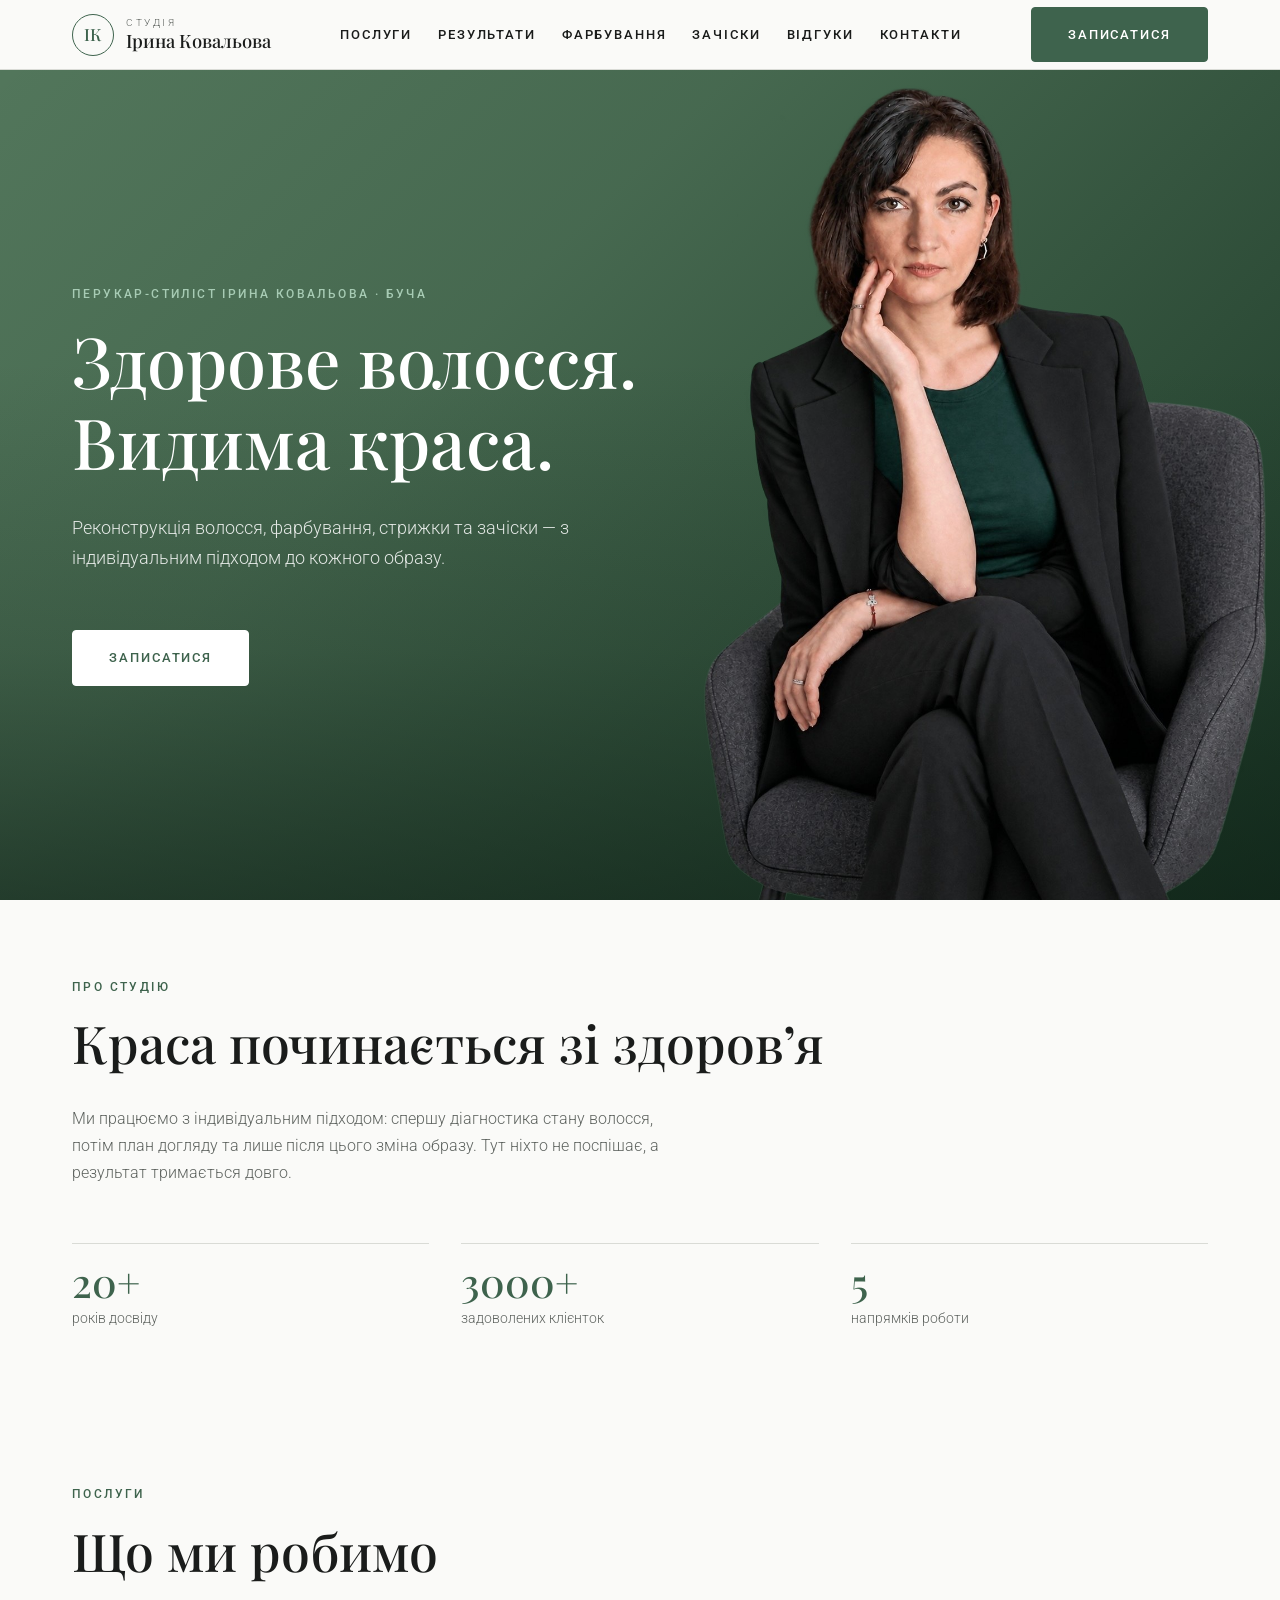
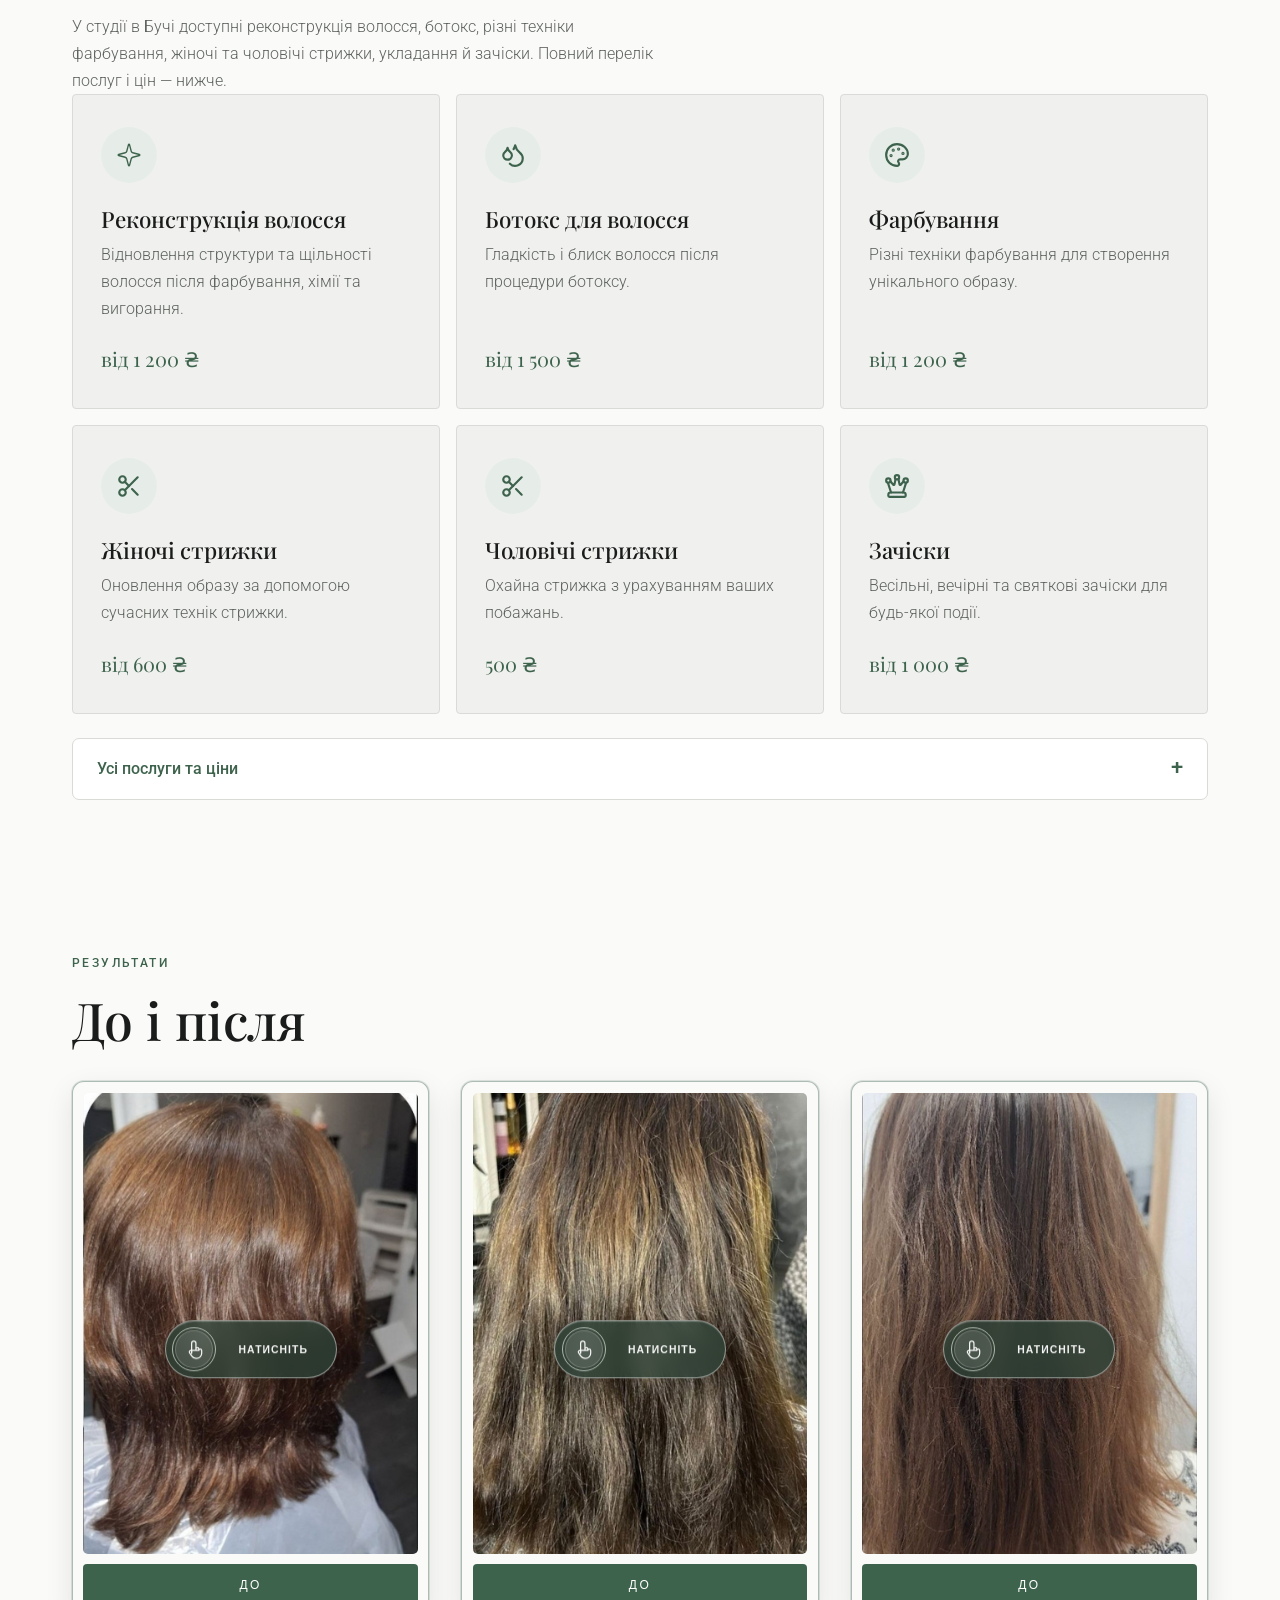
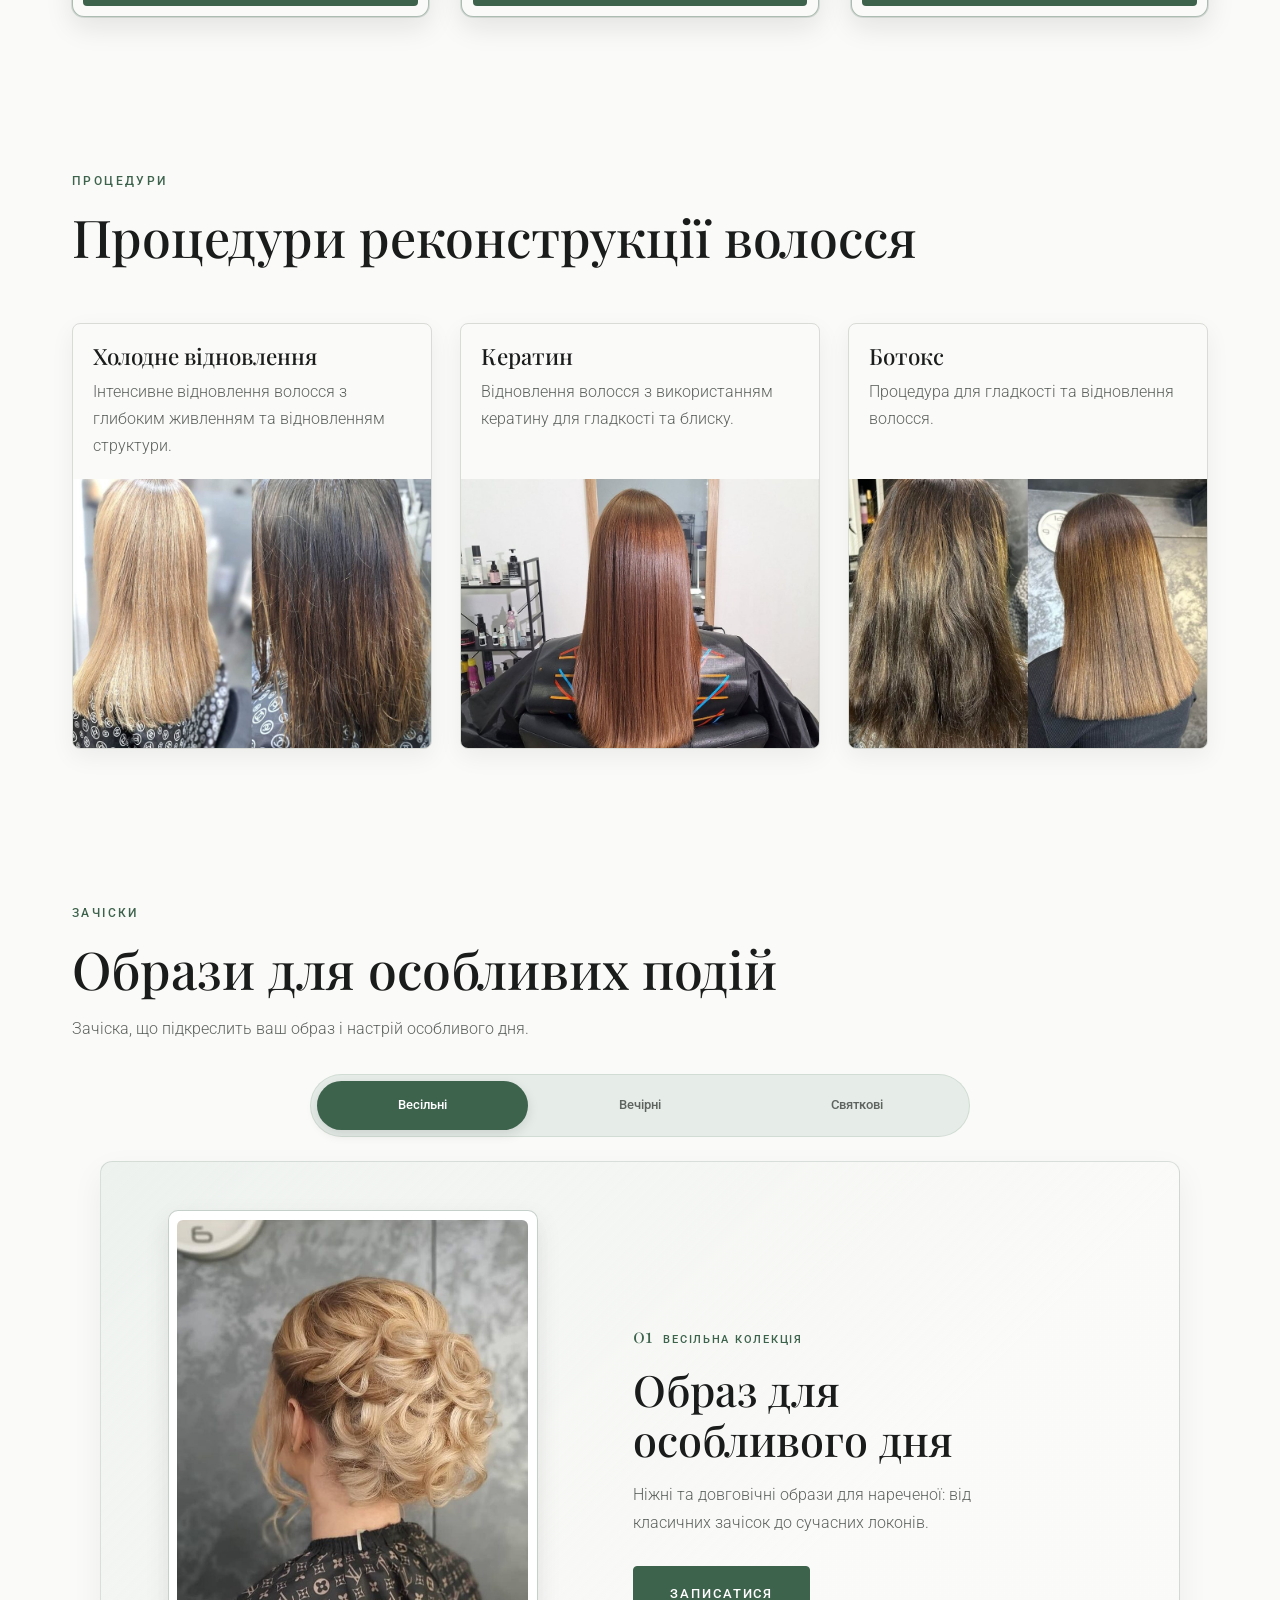
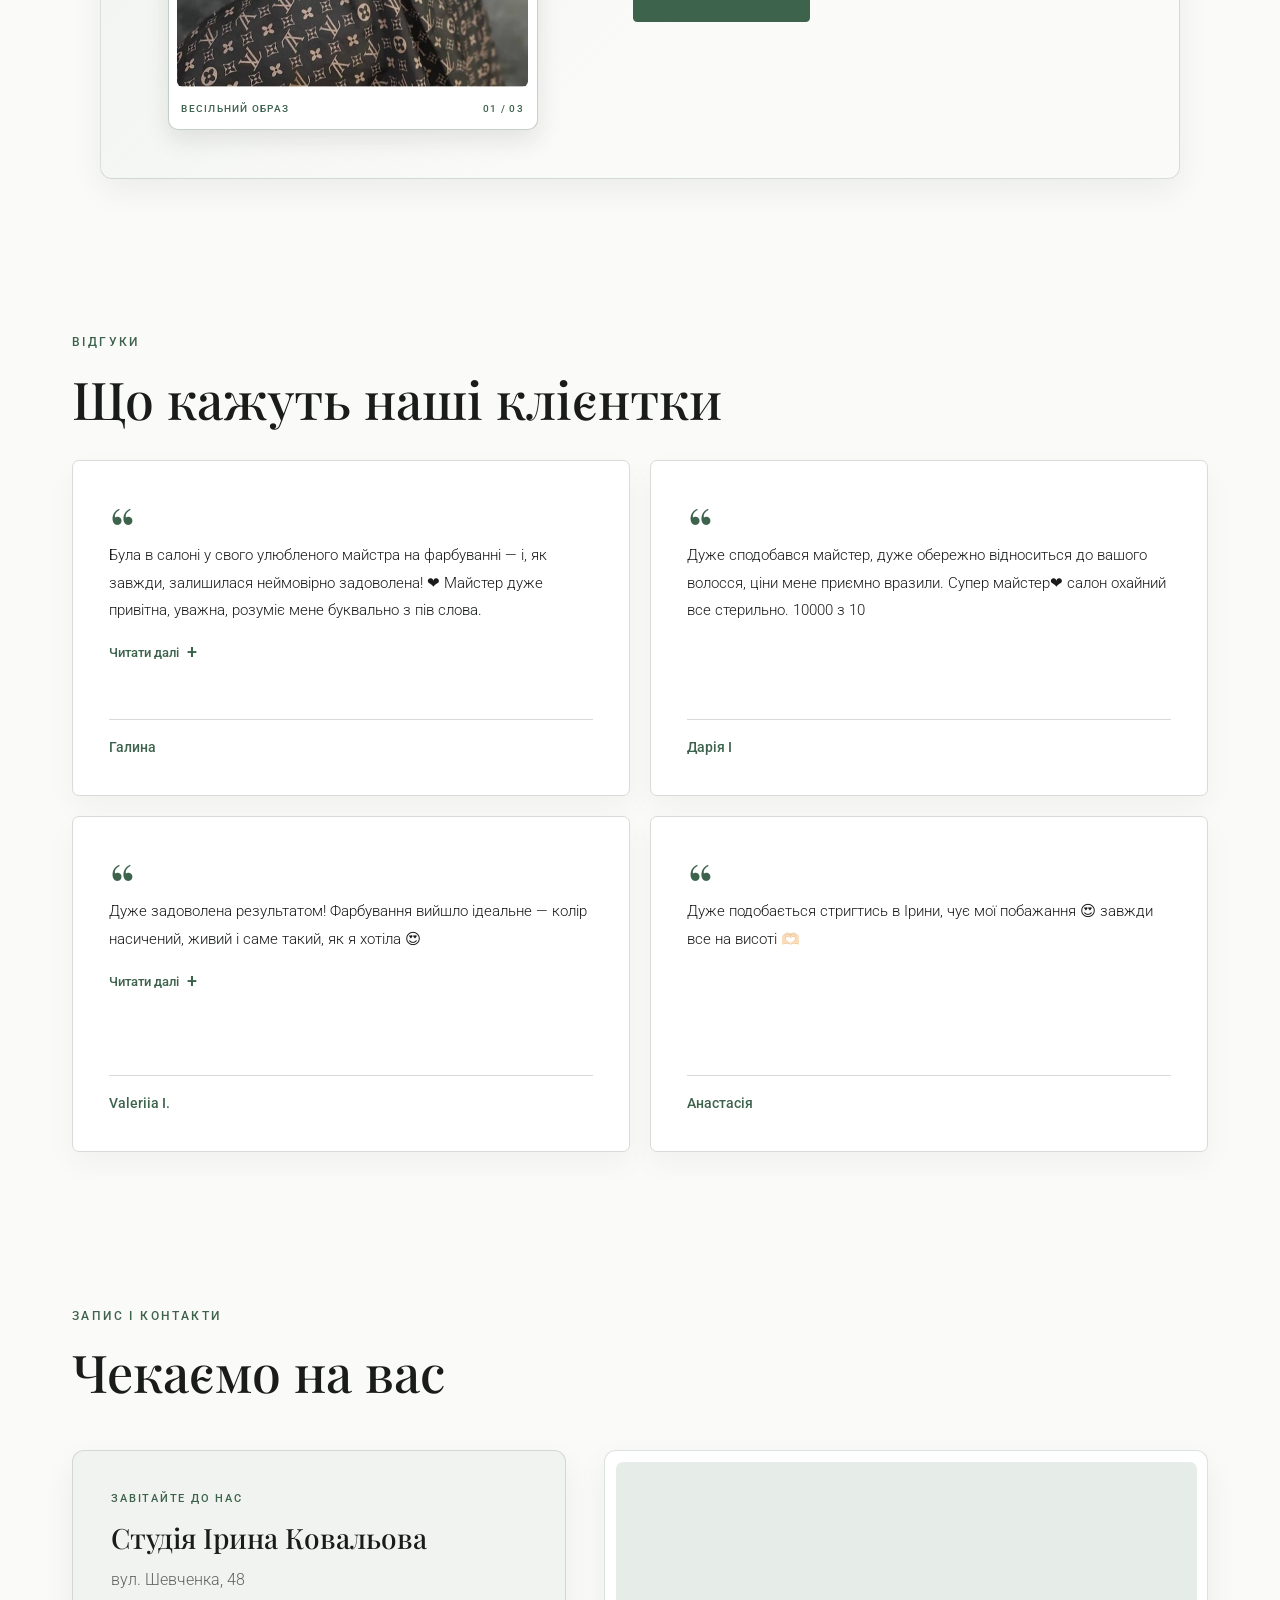
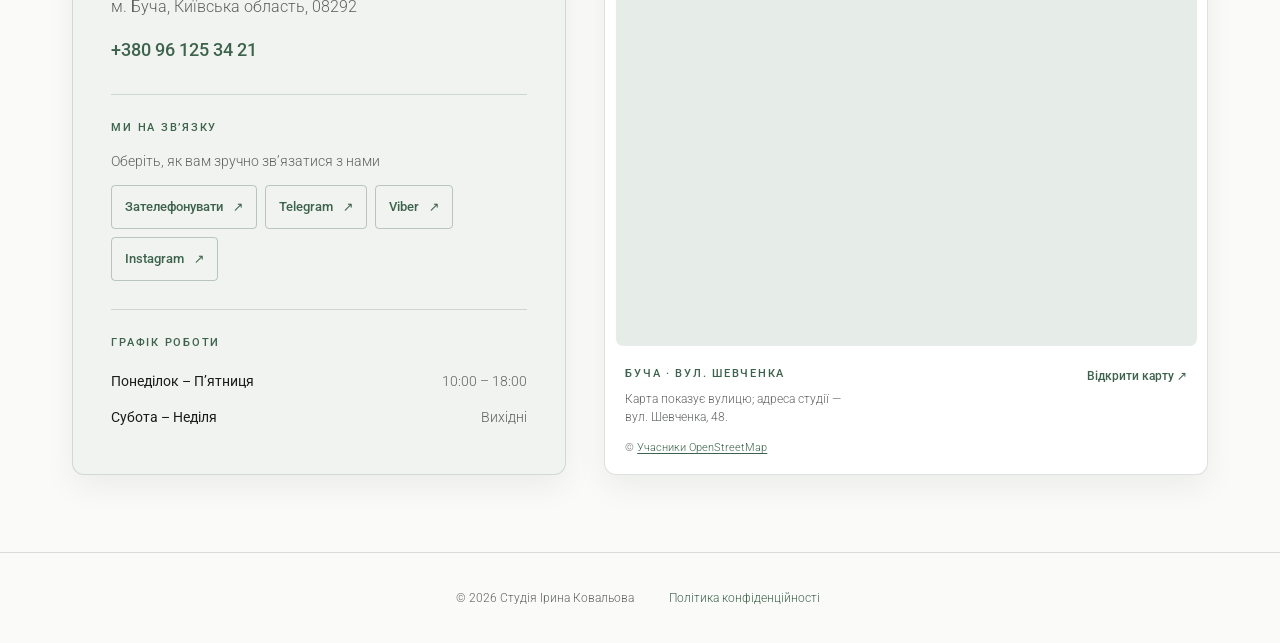
==== index.html @ d3cfaaf5 "Add files via upload" ====
<!DOCTYPE html>
<html lang="uk">
<head>
  <meta charset="UTF-8">
  <meta name="viewport" content="width=device-width, initial-scale=1.0">
  <title>Перукар-стиліст у Бучі — Ірина Ковальова</title>
  <meta name="description" content="Перукар-стиліст Ірина Ковальова у Бучі: реконструкція волосся, ботокс, фарбування, стрижки та зачіски. вул. Шевченка, 48. Запис: +380 96 125 34 21.">
  <meta name="theme-color" content="#FAFAF8">
  <link rel="canonical" href="https://kovalova-studio.com.ua/">
  <meta property="og:locale" content="uk_UA">
  <meta property="og:type" content="website">
  <meta property="og:site_name" content="Студія ІК">
  <meta property="og:title" content="Здорове волосся. Видима краса.">
  <meta property="og:description" content="Реконструкція волосся, фарбування, стрижки та зачіски у Бучі.">
  <meta property="og:url" content="https://kovalova-studio.com.ua/">
  <meta property="og:image" content="https://kovalova-studio.com.ua/images/og-preview.png?v=2">
  <meta property="og:image:type" content="image/png">
  <meta property="og:image:width" content="1200">
  <meta property="og:image:height" content="630">
  <meta property="og:image:alt" content="Емблема ІК. Перукар-стиліст Ірина Ковальова у Бучі. Запис: +380 96 125 34 21">
  <meta name="twitter:card" content="summary_large_image">
  <meta name="twitter:title" content="Здорове волосся. Видима краса.">
  <meta name="twitter:description" content="Реконструкція волосся, фарбування, стрижки та зачіски у Бучі.">
  <meta name="twitter:image" content="https://kovalova-studio.com.ua/images/og-preview.png?v=2">
  <meta name="twitter:image:alt" content="Емблема ІК. Перукар-стиліст Ірина Ковальова у Бучі. Запис: +380 96 125 34 21">

  <link rel="icon" type="image/svg+xml" href="images/favicon.svg">
  <link rel="preconnect" href="https://fonts.googleapis.com">
  <link rel="preconnect" href="https://fonts.gstatic.com" crossorigin>
  <link href="https://fonts.googleapis.com/css2?family=Playfair+Display:wght@400;500;600&family=Roboto:wght@300;400;500&display=swap" rel="stylesheet">

  <link rel="stylesheet" href="css/style.css">
  <script type="application/ld+json">
  {
    "@context": "https://schema.org",
    "@type": "HairSalon",
    "@id": "https://kovalova-studio.com.ua/#business",
    "name": "Перукар-стиліст",
    "alternateName": "Студія Ірина Ковальова",
    "url": "https://kovalova-studio.com.ua/",
    "image": "https://kovalova-studio.com.ua/images/master/master-cutout.jpg",
    "description": "Перукарські послуги у Бучі: реконструкція волосся, ботокс, фарбування, жіночі та чоловічі стрижки, укладання й зачіски.",
    "telephone": "+380961253421",
    "address": {
      "@type": "PostalAddress",
      "streetAddress": "вул. Шевченка, 48",
      "addressLocality": "Буча",
      "addressRegion": "Київська область",
      "postalCode": "08292",
      "addressCountry": "UA"
    },
    "openingHoursSpecification": [
      {
        "@type": "OpeningHoursSpecification",
        "dayOfWeek": [
          "Monday",
          "Tuesday",
          "Wednesday",
          "Thursday",
          "Friday"
        ],
        "opens": "10:00",
        "closes": "18:00"
      }
    ],
    "sameAs": [
      "https://www.instagram.com/iryna.kovalova1979/",
      "https://barb.ua/uk/bucha/master/kovalevai"
    ]
  }
  </script>
</head>

<body>

  <!-- ШАПКА -->
  <header class="header">
    <a href="#hero" class="logo" aria-label="Студія Ірина Ковальова, на головну">
      <span class="logo-mark" aria-hidden="true">ІК</span>
      <span class="logo-text">
        <small>Студія</small>
        <strong>Ірина Ковальова</strong>
      </span>
    </a>

    <nav class="nav" id="nav" aria-label="Головне меню">
      <ul>
        <li><a href="#poslugy">Послуги</a></li>
        <li><a href="#rezultaty">Результати</a></li>
        <li><a href="#farbuvannya">Фарбування</a></li>
        <li><a href="#zachisky">Зачіски</a></li>
        <li><a href="#vidhuky">Відгуки</a></li>
        <li><a href="#kontakty">Контакти</a></li>
        <li class="nav-cta"><a href="#zapys">Записатися</a></li>
      </ul>
    </nav>

    <a href="#zapys" class="btn">Записатися</a>

    <button class="burger" type="button" aria-label="Відкрити меню" aria-expanded="false" aria-controls="nav">
      <span></span>
      <span></span>
    </button>
  </header>

  <main>

    <!-- 1. HERO -->
    <section id="hero" class="hero">
      <div class="hero-content">
        <div class="hero-copy">
          <p class="eyebrow">Перукар-стиліст Ірина Ковальова · Буча</p>
          <h1>Здорове волосся. Видима краса.</h1>
          <p class="hero-text">Реконструкція волосся, фарбування, стрижки та зачіски — з індивідуальним підходом до кожного образу.</p>
          <a href="#zapys" class="btn">Записатися</a>
        </div>
      </div>
      <figure class="hero-portrait">
        <img
          src="images/master/master-cutout.jpg"
          alt="Ірина Ковальова — майстриня студії"
          width="1057"
          height="1488"
          fetchpriority="high"
        >
      </figure>
    </section>

    <!-- 2. ПРО НАС -->
    <section id="pro-nas" class="section">
      <p class="eyebrow">Про студію</p>
      <h2>Краса починається зі здоров’я</h2>
      <p>Ми працюємо з індивідуальним підходом: спершу діагностика стану волосся, потім план догляду та лише після цього зміна образу. Тут ніхто не поспішає, а результат тримається довго.</p>

      <ul class="facts">
        <li><strong>20+</strong><span>років досвіду</span></li>
        <li><strong>3000+</strong><span>задоволених клієнток</span></li>
        <li><strong>5</strong><span>напрямків роботи</span></li>
      </ul>
    </section>

    <!-- 3. ПОСЛУГИ -->
    <section id="poslugy" class="section">
      <p class="eyebrow">Послуги</p>
      <h2>Що ми робимо</h2>
      <p>У студії в Бучі доступні реконструкція волосся, ботокс, різні техніки фарбування, жіночі та чоловічі стрижки, укладання й зачіски. Повний перелік послуг і цін — нижче.</p>

      <div class="services-grid">

        <article class="service-card">
        <span class="service-icon" aria-hidden="true">
        <svg viewBox="0 0 24 24" fill="none" stroke="currentColor" stroke-width="1.25" stroke-linecap="round" stroke-linejoin="round">
        <path d="M9.937 15.5A2 2 0 0 0 8.5 14.063l-6.135-1.582a.5.5 0 0 1 0-.962L8.5 9.936A2 2 0 0 0 9.937 8.5l1.582-6.135a.5.5 0 0 1 .963 0L14.063 8.5A2 2 0 0 0 15.5 9.937l6.135 1.581a.5.5 0 0 1 0 .964L15.5 14.063a2 2 0 0 0-1.437 1.437l-1.582 6.135a.5.5 0 0 1-.963 0z"/>
        </svg>
        </span>
        <h3>Реконструкція волосся</h3>
        <p>Відновлення структури та щільності волосся після фарбування, хімії та вигорання.</p>
        <p class="service-price">від 1 200 ₴</p>
      </article>
        <article class="service-card">
          <span class="service-icon" aria-hidden="true">
            <svg xmlns="http://www.w3.org/2000/svg" width="24" height="24" viewBox="0 0 24 24" fill="none" stroke="currentColor" stroke-width="2" stroke-linecap="round" stroke-linejoin="round" class="lucide lucide-droplets preview-icon"><path d="M7 16.3c2.2 0 4-1.83 4-4.05 0-1.16-.57-2.26-1.71-3.19S7.29 6.75 7 5.3c-.29 1.45-1.14 2.84-2.29 3.76S3 11.1 3 12.25c0 2.22 1.8 4.05 4 4.05z"/><path d="M12.56 6.6A10.97 10.97 0 0 0 14 3.02c.5 2.5 2 4.9 4 6.5s3 3.5 3 5.5a6.98 6.98 0 0 1-11.91 4.97"/></svg>
          </span>
          <h3>Ботокс для волосся</h3>
          <p>Гладкість і блиск волосся після процедури ботоксу.</p>
          <p class="service-price">від 1 500 ₴</p>
        </article>

        <article class="service-card">
          <span class="service-icon" aria-hidden="true">
            <svg xmlns="http://www.w3.org/2000/svg" width="24" height="24" viewBox="0 0 24 24" fill="none" stroke="currentColor" stroke-width="2" stroke-linecap="round" stroke-linejoin="round" class="lucide lucide-palette preview-icon"><path d="M12 22a1 1 0 0 1 0-20 10 9 0 0 1 10 9 5 5 0 0 1-5 5h-2.25a1.75 1.75 0 0 0-1.4 2.8l.3.4a1.75 1.75 0 0 1-1.4 2.8z"/><circle cx="13.5" cy="6.5" r=".5" fill="currentColor"/><circle cx="17.5" cy="10.5" r=".5" fill="currentColor"/><circle cx="6.5" cy="12.5" r=".5" fill="currentColor"/><circle cx="8.5" cy="7.5" r=".5" fill="currentColor"/></svg>
          </span>
          <h3>Фарбування</h3>
          <p>Різні техніки фарбування для створення унікального образу.</p>
          <p class="service-price">від 1 200 ₴</p>
        </article>

        <article class="service-card">
          <span class="service-icon" aria-hidden="true">
            <svg xmlns="http://www.w3.org/2000/svg" width="24" height="24" viewBox="0 0 24 24" fill="none" stroke="currentColor" stroke-width="2" stroke-linecap="round" stroke-linejoin="round" class="lucide lucide-scissors preview-icon"><circle cx="6" cy="6" r="3"/><path d="M8.12 8.12 12 12"/><path d="M20 4 8.12 15.88"/><circle cx="6" cy="18" r="3"/><path d="M14.8 14.8 20 20"/></svg>
          </span>
          <h3>Жіночі стрижки</h3>
          <p>Оновлення образу за допомогою сучасних технік стрижки.</p>
          <p class="service-price">від 600 ₴</p>
        </article>

        <article class="service-card">
          <span class="service-icon" aria-hidden="true">
            <svg viewBox="0 0 24 24" fill="none" stroke="currentColor" stroke-width="2" stroke-linecap="round" stroke-linejoin="round"><circle cx="6" cy="6" r="3"/><path d="M8.12 8.12 12 12"/><path d="M20 4 8.12 15.88"/><circle cx="6" cy="18" r="3"/><path d="M14.8 14.8 20 20"/></svg>
          </span>
          <h3>Чоловічі стрижки</h3>
          <p>Охайна стрижка з урахуванням ваших побажань.</p>
          <p class="service-price">500 ₴</p>
        </article>

        <article class="service-card">
          <span class="service-icon" aria-hidden="true">
            <svg xmlns="http://www.w3.org/2000/svg" width="24" height="24" viewBox="0 0 24 24" fill="none" stroke="currentColor" stroke-width="2" stroke-linecap="round" stroke-linejoin="round" class="lucide lucide-chess-queen preview-icon"><path d="m10.68 5.499-.996 4.982a.65.65 0 01-1.131.295L5.885 7.663"/><path d="m13.32 5.5.995 4.98a.65.65 0 001.131.296l2.668-3.113"/><path d="M20.428 8.952 17.5 18"/><path d="M4 20a2 2 0 012-2h12a2 2 0 012 2v1a1 1 0 01-1 1H5a1 1 0 01-1-1z"/><path d="M6.5 18 3.571 8.952"/><circle cx="12" cy="4" r="2"/><circle cx="20" cy="7" r="2"/><circle cx="4" cy="7" r="2"/></svg>
          </span>
          <h3>Зачіски</h3>
          <p>Весільні, вечірні та святкові зачіски для будь-якої події.</p>
          <p class="service-price">від 1 000 ₴</p>
        </article>

      </div>

      <details class="price-list">
        <summary>Усі послуги та ціни <span aria-hidden="true"></span></summary>
        <div class="price-list__groups">
          <section class="price-list__group">
            <h3>Реконструкція та догляд</h3>
            <dl>
              <div><dt>Холодне відновлення волосся</dt><dd><span>від 1 200 ₴</span><small>90 хв</small></dd></div>
              <div><dt>Ламінування волосся</dt><dd><span>1 200 ₴</span></dd></div>
              <div><dt>Доглядові ритуали для волосся</dt><dd><span>800 ₴</span><small>60 хв</small></dd></div>
              <div><dt>Ботокс для волосся</dt><dd><span>від 1 500 ₴</span><small>120 хв</small></dd></div>
              <div><dt>Гарячий ботокс</dt><dd><span>від 1 500 ₴</span><small>140 хв</small></dd></div>
              <div><dt>Холодний ботокс</dt><dd><span>від 1 300 ₴</span><small>120 хв</small></dd></div>
            </dl>
          </section>
          <section class="price-list__group">
            <h3>Фарбування</h3>
            <dl>
              <div><dt>Тонування волосся</dt><dd><span>від 1 200 ₴</span><small>90 хв</small></dd></div>
              <div><dt>Фарбування волосся в один тон</dt><dd><span>від 1 200 ₴</span><small>90 хв</small></dd></div>
              <div><dt>Фарбування по всій довжині</dt><dd><span>від 1 200 ₴</span><small>90 хв</small></dd></div>
              <div><dt>Мелірування волосся</dt><dd><span>від 1 500 ₴</span><small>150 хв</small></dd></div>
              <div><dt>Каліфорнійське мелірування</dt><dd><span>від 1 700 ₴</span><small>90 хв</small></dd></div>
              <div><dt>Колорування волосся</dt><dd><span>2 000 ₴</span><small>180 хв</small></dd></div>
              <div><dt>Складне фарбування</dt><dd><span>від 2 500 ₴</span><small>180 хв</small></dd></div>
            </dl>
          </section>
          <section class="price-list__group">
            <h3>Стрижки</h3>
            <dl>
              <div><dt>Чоловіча стрижка</dt><dd><span>500 ₴</span><small>30 хв</small></dd></div>
              <div><dt>Жіноча стрижка</dt><dd><span>від 600 ₴</span><small>40 хв</small></dd></div>
              <div><dt>Стрижки для жінок</dt><dd><span>від 600 ₴</span><small>40 хв</small></dd></div>
              <div><dt>Стрижка каре</dt><dd><span>від 600 ₴</span><small>40 хв</small></dd></div>
              <div><dt>Стрижка піксі</dt><dd><span>від 600 ₴</span><small>40 хв</small></dd></div>
              <div><dt>Стрижка каскад</dt><dd><span>від 750 ₴</span><small>45 хв</small></dd></div>
              <div><dt>Стрижка боб каре</dt><dd><span>від 600 ₴</span><small>40 хв</small></dd></div>
            </dl>
          </section>
          <section class="price-list__group">
            <h3>Укладання та зачіски</h3>
            <dl>
              <div><dt>Укладання волосся</dt><dd><span>500 ₴</span><small>30 хв</small></dd></div>
              <div><dt>Весільне укладання волосся</dt><dd><span>від 1 500 ₴</span><small>90 хв</small></dd></div>
              <div><dt>Вечірня зачіска</dt><dd><span>від 1 000 ₴</span><small>45 хв</small></dd></div>
              <div><dt>Зачіска на випускний</dt><dd><span>від 1 200 ₴</span><small>60 хв</small></dd></div>
              <div><dt>Укладка плойкою</dt><dd><span>800 ₴</span><small>60 хв</small></dd></div>
            </dl>
          </section>
        </div>
      </details>
    </section>

    <!-- 4. ДО І ПІСЛЯ -->
    <section id="rezultaty" class="section">
      <p class="eyebrow">Результати</p>
      <h2>До і після</h2>

      <div class="results-grid">
        <button
          class="result-card"
          type="button"
          aria-pressed="false"
          aria-label="Результат 1. Показати фото після"
        >
          <span class="result-card__tap-hint" aria-hidden="true">
            <span class="result-card__tap-icon">
              <svg viewBox="0 0 32 32" fill="none">
                <path d="M12 17V7a3 3 0 0 1 6 0v10m0-2a2 2 0 0 1 4 0v2m0 0a2 2 0 0 1 4 0v4a7 7 0 0 1-7 7h-1a7 7 0 0 1-6-3.4l-3-4.6a2 2 0 0 1 3.3-2.2L12 21v-4Z" />
              </svg>
            </span>
            <span class="result-card__tap-label">Натисніть</span>
          </span>
          <span class="result-card__inner">
            <span class="result-card__face result-card__face--front">
              <img class="result-card__image" src="images/results/before-1.jpg" alt="Волосся до процедури, результат 1">
              <span class="result-card__label" aria-hidden="true">ДО</span>
            </span>
            <span class="result-card__face result-card__face--back" aria-hidden="true">
              <img class="result-card__image" src="images/results/after-1.jpg" alt="Волосся після процедури, результат 1">
              <span class="result-card__label" aria-hidden="true">ПІСЛЯ</span>
            </span>
          </span>
        </button>

        <button
          class="result-card"
          type="button"
          aria-pressed="false"
          aria-label="Результат 2. Показати фото після"
        >
          <span class="result-card__tap-hint" aria-hidden="true">
            <span class="result-card__tap-icon">
              <svg viewBox="0 0 32 32" fill="none">
                <path d="M12 17V7a3 3 0 0 1 6 0v10m0-2a2 2 0 0 1 4 0v2m0 0a2 2 0 0 1 4 0v4a7 7 0 0 1-7 7h-1a7 7 0 0 1-6-3.4l-3-4.6a2 2 0 0 1 3.3-2.2L12 21v-4Z" />
              </svg>
            </span>
            <span class="result-card__tap-label">Натисніть</span>
          </span>
          <span class="result-card__inner">
            <span class="result-card__face result-card__face--front">
              <img class="result-card__image" src="images/results/before-2.jpg" alt="Волосся до процедури, результат 2">
              <span class="result-card__label" aria-hidden="true">ДО</span>
            </span>
            <span class="result-card__face result-card__face--back" aria-hidden="true">
              <img class="result-card__image" src="images/results/after-2.jpg" alt="Волосся після процедури, результат 2">
              <span class="result-card__label" aria-hidden="true">ПІСЛЯ</span>
            </span>
          </span>
        </button>

        <button
          class="result-card"
          type="button"
          aria-pressed="false"
          aria-label="Результат 3. Показати фото після"
        >
          <span class="result-card__tap-hint" aria-hidden="true">
            <span class="result-card__tap-icon">
              <svg viewBox="0 0 32 32" fill="none">
                <path d="M12 17V7a3 3 0 0 1 6 0v10m0-2a2 2 0 0 1 4 0v2m0 0a2 2 0 0 1 4 0v4a7 7 0 0 1-7 7h-1a7 7 0 0 1-6-3.4l-3-4.6a2 2 0 0 1 3.3-2.2L12 21v-4Z" />
              </svg>
            </span>
            <span class="result-card__tap-label">Натисніть</span>
          </span>
          <span class="result-card__inner">
            <span class="result-card__face result-card__face--front">
              <img class="result-card__image" src="images/results/before-3.jpg" alt="Волосся до процедури, результат 3">
              <span class="result-card__label" aria-hidden="true">ДО</span>
            </span>
            <span class="result-card__face result-card__face--back" aria-hidden="true">
              <img class="result-card__image" src="images/results/after-3.jpg" alt="Волосся після процедури, результат 3">
              <span class="result-card__label" aria-hidden="true">ПІСЛЯ</span>
            </span>
          </span>
        </button>
      </div>
    </section>

    <!-- 5. ФАРБУВАННЯ -->
    <section id="farbuvannya" class="section">
      <p class="eyebrow">Процедури</p>
      <h2>Процедури реконструкції волосся</h2>

      <div class="technique-grid">
        <article class="technique-card">
          <h3>Холодне відновлення</h3>
          <p>Інтенсивне відновлення волосся з глибоким живленням та відновленням структури.</p>
          <img
            class="technique-image"
            src="images/color/holodne-vidnovlenya-1.jpg"
            alt="Результат холодного відновлення волосся до та після"
            loading="lazy"
          >
        </article>

        <article class="technique-card">
          <h3>Кератин</h3>
          <p>Відновлення волосся з використанням кератину для гладкості та блиску.</p>
          <img
            class="technique-image"
            src="images/color/keratin-1.jpg"
            alt="Результат кератинового відновлення волосся"
            loading="lazy"
          >
        </article>

        <article class="technique-card">
          <h3>Ботокс</h3>
          <p>Процедура для гладкості та відновлення волосся.</p>
          <img
            class="technique-image"
            src="images/color/botoks-1.jpg"
            alt="Гладке волосся після процедури ботоксу"
            loading="lazy"
          >
        </article>

      </div>
    </section>

    <!-- 6. ЗАЧІСКИ -->
    <section id="zachisky" class="section">
      <p class="eyebrow">Зачіски</p>
      <h2>Образи для особливих подій</h2>
      <p class="hairstyle-intro">Зачіска, що підкреслить ваш образ і настрій особливого дня.</p>

      <div class="hairstyle-tabs">
        <div class="hairstyle-tab-list" role="tablist" aria-label="Категорії зачісок">
          <button
            class="hairstyle-tab"
            type="button"
            role="tab"
            id="tab-wedding"
            aria-controls="panel-wedding"
            aria-selected="true"
            tabindex="0"
          >Весільні</button>
          <button
            class="hairstyle-tab"
            type="button"
            role="tab"
            id="tab-evening"
            aria-controls="panel-evening"
            aria-selected="false"
            tabindex="-1"
          >Вечірні</button>
          <button
            class="hairstyle-tab"
            type="button"
            role="tab"
            id="tab-holiday"
            aria-controls="panel-holiday"
            aria-selected="false"
            tabindex="-1"
          >Святкові</button>
        </div>

        <div role="tabpanel" id="panel-wedding" aria-labelledby="tab-wedding" class="hairstyle-panel" tabindex="0">
          <div class="hairstyle-showcase">
            <figure class="hairstyle-photo">
              <div class="hairstyle-photo__frame">
                <img
                  src="images/styling/sviatkova-1.jpg"
                  alt="Святкова зачіска з м’якими локонами та зібраним волоссям"
                  loading="lazy"
                >
              </div>
              <figcaption class="hairstyle-photo__caption">
                <span>Весільний образ</span>
                <span>01 / 03</span>
              </figcaption>
            </figure>
            <div class="hairstyle-copy">
              <p class="hairstyle-index">01 <span>Весільна колекція</span></p>
              <h3>Образ для особливого дня</h3>
              <p>Ніжні та довговічні образи для нареченої: від класичних зачісок до сучасних локонів.</p>
              <a class="btn" href="#zapys">Записатися</a>
            </div>
          </div>
        </div>

        <div role="tabpanel" id="panel-evening" aria-labelledby="tab-evening" class="hairstyle-panel" tabindex="0" hidden>
          <div class="hairstyle-showcase">
            <figure class="hairstyle-photo">
              <div class="hairstyle-photo__frame">
                <img
                  src="images/styling/lokoni-1.jpg"
                  alt="Вечірня зачіска з об’ємними м’якими локонами"
                  loading="lazy"
                >
              </div>
              <figcaption class="hairstyle-photo__caption">
                <span>Вечірній образ</span>
                <span>02 / 03</span>
              </figcaption>
            </figure>
            <div class="hairstyle-copy">
              <p class="hairstyle-index">02 <span>Вечірня колекція</span></p>
              <h3>Елегантність у кожному локоні</h3>
              <p>Елегантні вечірні образи для будь-якого заходу: від класичних укладок до сучасних локонів.</p>
              <a class="btn" href="#zapys">Записатися</a>
            </div>
          </div>
        </div>

        <div role="tabpanel" id="panel-holiday" aria-labelledby="tab-holiday" class="hairstyle-panel" tabindex="0" hidden>
          <div class="hairstyle-showcase">
            <figure class="hairstyle-photo">
              <div class="hairstyle-photo__frame">
                <img
                  src="images/styling/afro-zachiska-1.jpg"
                  alt="Святкова зачіска з плетінням та об’ємними косами"
                  loading="lazy"
                >
              </div>
              <figcaption class="hairstyle-photo__caption">
                <span>Святковий образ</span>
                <span>03 / 03</span>
              </figcaption>
            </figure>
            <div class="hairstyle-copy">
              <p class="hairstyle-index">03 <span>Святкова колекція</span></p>
              <h3>Виразний образ для свята</h3>
              <p>Святкові укладки для будь-якого торжества: від ніжних локонів до складних плетінь.</p>
              <a class="btn" href="#zapys">Записатися</a>
            </div>
          </div>
        </div>
      </div>
    </section>

    <!-- 7. ВІДГУКИ -->
    <section id="vidhuky" class="section">
      <p class="eyebrow">Відгуки</p>
      <h2>Що кажуть наші клієнтки</h2>

      <div class="reviews-grid">
        <article class="review-card">
          <span class="review-card__mark" aria-hidden="true">“</span>
          <blockquote class="review-card__quote">
            <p>Була в салоні у свого улюбленого майстра на фарбуванні — і, як завжди, залишилася неймовірно задоволена! ❤️ Майстер дуже привітна, уважна, розуміє мене буквально з пів слова.</p>
            <details class="review-card__more">
              <summary><span class="review-card__expand">Читати далі</span><span class="review-card__collapse">Згорнути</span></summary>
              <p>Одразу видно, що людина щиро кайфує від своєї роботи — і це відчувається в усьому: у ставленні, атмосфері та, звісно, в результаті. ✨ Після візиту отримала не лише красиве волосся, а й море позитивних емоцій та чудовий настрій. Сам салон дуже атмосферний, затишний і красивий — там справді приємно знаходитися. Дякую за красу, турботу та гарний настрій! 🥰 Обов’язково повернуся ще! ❤️</p>
            </details>
          </blockquote>
          <footer class="review-card__author"><cite>Галина</cite></footer>
        </article>

        <article class="review-card">
          <span class="review-card__mark" aria-hidden="true">“</span>
          <blockquote class="review-card__quote">
            <p>Дуже сподобався майстер, дуже обережно відноситься до вашого волосся, ціни мене приємно вразили. Супер майстер❤️ салон охайний все стерильно. 10000 з 10</p>
          </blockquote>
          <footer class="review-card__author"><cite>Дарія І</cite></footer>
        </article>

        <article class="review-card">
          <span class="review-card__mark" aria-hidden="true">“</span>
          <blockquote class="review-card__quote">
            <p>Дуже задоволена результатом! Фарбування вийшло ідеальне — колір насичений, живий і саме такий, як я хотіла 😍</p>
            <details class="review-card__more">
              <summary><span class="review-card__expand">Читати далі</span><span class="review-card__collapse">Згорнути</span></summary>
              <p>Після ботоксу волосся стало неймовірно м’яким, блискучим і виглядає здоровим. Майстриня дуже уважна, професійна та приємна у спілкуванні — все пояснила, підібрала догляд і зробила все з любов’ю ❤️ Однозначно рекомендую і обов’язково прийду ще!</p>
            </details>
          </blockquote>
          <footer class="review-card__author"><cite>Valeriia I.</cite></footer>
        </article>

        <article class="review-card">
          <span class="review-card__mark" aria-hidden="true">“</span>
          <blockquote class="review-card__quote">
            <p>Дуже подобається стригтись в Ірини, чує мої побажання 😍 завжди все на висоті 🫶🏻</p>
          </blockquote>
          <footer class="review-card__author"><cite>Анастасія</cite></footer>
        </article>
      </div>
    </section>

    <!-- 8. ЗАПИС І КОНТАКТИ -->
    <section id="zapys" class="section contact-section">
      <p class="eyebrow">Запис і контакти</p>
      <h2>Чекаємо на вас</h2>

      <div class="contact-layout">
        <div class="contact-info" id="kontakty">
          <div class="contact-address">
            <p class="contact-label">Завітайте до нас</p>
            <address>
              <strong>Студія Ірина Ковальова</strong>
              <span>вул. Шевченка, 48<br>м. Буча, Київська область, 08292</span>
              <a class="contact-phone" href="tel:+380961253421">+380 96 125 34 21</a>
            </address>
          </div>

          <div class="contact-social">
            <p class="contact-label">Ми на зв’язку</p>
            <p class="contact-social__hint">Оберіть, як вам зручно зв’язатися з нами</p>
            <ul class="messengers">
              <li><a href="tel:+380961253421" class="contact-social-link">Зателефонувати <span aria-hidden="true">↗</span></a></li>
              <li><a href="https://t.me/+380961253421" class="contact-social-link" target="_blank" rel="noopener noreferrer">Telegram <span aria-hidden="true">↗</span></a></li>
              <li><a href="viber://chat?number=%2B380961253421" class="contact-social-link">Viber <span aria-hidden="true">↗</span></a></li>
              <li><a href="https://www.instagram.com/iryna.kovalova1979?gwpx=MWpoZ291dTUyMHF4dQ==" class="contact-social-link" target="_blank" rel="noopener noreferrer">Instagram <span aria-hidden="true">↗</span></a></li>
            </ul>
          </div>

          <div class="contact-hours">
            <table class="hours">
              <caption class="contact-label">Графік роботи</caption>
              <tr><th scope="row">Понеділок – П’ятниця</th><td>10:00 – 18:00</td></tr>
              <tr><th scope="row">Субота – Неділя</th><td>Вихідні</td></tr>
            </table>
          </div>
        </div>

        <div class="contact-map">
          <div class="contact-map__frame">
            <iframe
              title="Карта вулиці Шевченка в Бучі"
              src="https://www.openstreetmap.org/export/embed.html?bbox=30.2035%2C50.5547%2C30.2229%2C50.5603&amp;layer=mapnik"
              loading="lazy"
              referrerpolicy="no-referrer"
            ></iframe>
          </div>
          <div class="contact-map__caption">
            <div>
              <p class="contact-label">Буча · вул. Шевченка</p>
              <p>Карта показує вулицю; адреса студії — вул. Шевченка, 48.</p>
            </div>
            <a href="https://www.openstreetmap.org/way/121949663" target="_blank" rel="noopener noreferrer">Відкрити карту ↗</a>
          </div>
          <p class="contact-map__credit">© <a href="https://www.openstreetmap.org/copyright" target="_blank" rel="noopener noreferrer">Учасники OpenStreetMap</a></p>
        </div>
      </div>
    </section>

  </main>

  <footer class="footer">
    <p>© 2026 Студія Ірина Ковальова</p>
    <nav>
      <a href="privacy-policy.html">Політика конфіденційності</a>
    </nav>
  </footer>

  <script src="js/script.js"></script>
</body>
</html>
---- css/style.css ----
/* =========================================
   1. ПЕРЕМЕННЫЕ
   ========================================= */
:root {
  /* Цвета */
  --color-bg: #FAFAF8;
  --color-surface: #F0F1EE;
  --color-line: #D9DBD6;
  --color-text: #1A1C1B;
  --color-muted: #5F6460;
  --color-accent: #3e634d;       /* тёмный дымчатый зелёный: кнопки, ссылки */
  --color-accent-soft: #E6EDE8;  /* светлый зелёный: плашки, подложки */
  --color-dark: #141615;         /* тёмные блоки */

  /* Шрифты */
  --font-heading: 'Playfair Display', Georgia, serif;
  --font-body: 'Roboto', system-ui, sans-serif;

  /* Отступы */
  --space-s: 1rem;
  --space-m: 2rem;
  --space-l: 3.5rem;
  --space-section: clamp(2.75rem, 6vw, 5rem);

  /* Прочее */
  --radius: 4px;
  --transition: 0.4s ease;
  --header-h: 70px;
  --gutter: 1.25rem;
}

/* =========================================
   2. СБРОС И БАЗА
   ========================================= */
*,
*::before,
*::after {
  box-sizing: border-box;
  margin: 0;
  padding: 0;
}

html {
  scroll-behavior: smooth;
}

body {
  background: var(--color-bg);
  color: var(--color-text);
  font-family: var(--font-body);
  font-weight: 300;
  font-size: 1rem;
  line-height: 1.7;
  -webkit-font-smoothing: antialiased;
}

img {
  max-width: 100%;
  display: block;
}

a {
  color: inherit;
  text-decoration: none;
}

p a {
  color: var(--color-accent);
  text-decoration: underline;
  text-underline-offset: 0.2em;
}

ul {
  list-style: none;
}

address {
  font-style: normal;
}

section {
  scroll-margin-top: var(--header-h);
}

/* Видимый фокус для тех, кто ходит по сайту клавишей Tab */
:focus-visible {
  outline: 2px solid var(--color-accent);
  outline-offset: 3px;
}

/* =========================================
   3. ТИПОГРАФИКА
   ========================================= */
h1,
h2,
h3 {
  font-family: var(--font-heading);
  font-weight: 500;
  line-height: 1.15;
}

h1 {
  font-size: clamp(2.5rem, 9vw, 5.5rem);
}

h2 {
  font-size: clamp(1.9rem, 5vw, 3.25rem);
  margin-bottom: var(--space-m);
}

h3 {
  font-size: 1.4rem;
  margin-bottom: 0.5rem;
}

.eyebrow {
  margin-bottom: var(--space-s);
  font-size: 0.75rem;
  font-weight: 500;
  text-transform: uppercase;
  letter-spacing: 0.2em;
  color: var(--color-accent);
}

/* =========================================
   4. СЕКЦИИ (телефон)
   ========================================= */
.section {
  max-width: 1200px;
  margin-inline: auto;
  padding: var(--space-section) var(--gutter);
}

.section > p:not(.eyebrow) {
  max-width: 600px;
  color: var(--color-muted);
}

.section.section--dark {
  max-width: none;
  padding-inline: max(1.25rem, calc((100% - 1200px) / 2 + 1.25rem));
  background: var(--color-dark);
  color: var(--color-bg);
}

.section--dark > p:not(.eyebrow) {
  color: inherit;
}

.section--dark .eyebrow,
.section--dark p a {
  color: #a7cbb4;
}

/* =========================================
   5. КНОПКА
   ========================================= */
.btn {
  display: inline-block;
  padding: 0.9rem 1.75rem;
  background: var(--color-accent);
  border: 1px solid var(--color-accent);
  border-radius: var(--radius);
  color: #fff;
  font-family: var(--font-body);
  font-size: 0.8rem;
  font-weight: 500;
  text-transform: uppercase;
  letter-spacing: 0.15em;
  cursor: pointer;
  transition: background var(--transition), color var(--transition);
}

.btn:hover {
  background: transparent;
  color: var(--color-accent);
}

/* =========================================
   7. ЦИФРЫ В БЛОКЕ «ПРО НАС»
   ========================================= */
.facts {
  display: grid;
  gap: var(--space-m);
  margin-top: var(--space-l);
}

.facts li {
  padding-top: 1rem;
  border-top: 1px solid var(--color-line);
}

.facts strong {
  display: block;
  font-family: var(--font-heading);
  font-size: 2.5rem;
  font-weight: 500;
  line-height: 1.1;
  color: var(--color-accent);
}

.facts span {
  font-size: 0.85rem;
  color: var(--color-muted);
}

/* =========================================
   8. ОТ ПЛАНШЕТА И ШИРЕ
   ========================================= */
   @media (min-width: 768px) {
  :root {
    --gutter: 2rem;
  }
    .services-grid {
    grid-template-columns: repeat(2, 1fr);
  }
}
  .section {
    padding-inline: 2rem;
  }

  .section.section--dark {
    padding-inline: max(2rem, calc((100% - 1200px) / 2 + 2rem));
  }

  .facts {
    grid-template-columns: repeat(3, 1fr);
  }

  .btn {
    padding: 1rem 2.25rem;
  }


/* =========================================
   9. ШАПКА (телефон)
   ========================================= */
.header {
  position: sticky;
  top: 0;
  z-index: 100;
  display: flex;
  align-items: center;
  gap: var(--space-s);
  height: var(--header-h);
  padding-inline: max(var(--gutter), calc((100% - 1200px) / 2 + var(--gutter)));
  background: rgba(250, 250, 248, 0.92);
  backdrop-filter: blur(10px);
  border-bottom: 1px solid var(--color-line);
}
/* Логотип: на телефоне только монограмма */
.logo {
  display: flex;
  align-items: center;
  gap: 0.75rem;
  margin-right: auto;
}

.logo-mark {
  display: grid;
  place-items: center;
  width: 42px;
  height: 42px;
  border: 1px solid var(--color-accent);
  border-radius: 50%;
  font-family: var(--font-heading);
  font-size: 1.05rem;
  font-weight: 500;
  color: var(--color-accent);
}

.logo-text {
  display: none;
  line-height: 1.2;
}

.logo-text small {
  display: block;
  font-size: 0.65rem;
  text-transform: uppercase;
  letter-spacing: 0.25em;
  color: var(--color-muted);
}

.logo-text strong {
  font-family: var(--font-heading);
  font-size: 1.15rem;
  font-weight: 500;
}

/* Кнопка в шапке на телефоне скрыта: «Записатися» есть в меню */
.header > .btn {
  display: none;
}

/* Бургер */
.burger {
  display: flex;
  flex-direction: column;
  justify-content: center;
  align-items: center;
  gap: 7px;
  width: 44px;
  height: 44px;
  background: none;
  border: 0;
  cursor: pointer;
}

.burger span {
  width: 26px;
  height: 2px;
  background: var(--color-text);
  transition: transform var(--transition);
}

.burger[aria-expanded="true"] span:first-child {
  transform: translateY(4.5px) rotate(45deg);
}

.burger[aria-expanded="true"] span:last-child {
  transform: translateY(-4.5px) rotate(-45deg);
}

/* Мобильное меню: выпадает под шапкой */
.nav {
  position: absolute;
  top: 100%;
  left: 0;
  right: 0;
  padding: 0.5rem 1.25rem 1.5rem;
  background: var(--color-bg);
  border-bottom: 1px solid var(--color-line);
  opacity: 0;
  visibility: hidden;
  transform: translateY(-0.5rem);
  transition: opacity var(--transition), transform var(--transition), visibility var(--transition);
}

.nav.is-open {
  opacity: 1;
  visibility: visible;
  transform: none;
}

.nav a {
  display: block;
  padding: 0.9rem 0;
  border-bottom: 1px solid var(--color-line);
  font-size: 0.8rem;
  font-weight: 500;
  text-transform: uppercase;
  letter-spacing: 0.15em;
  transition: color var(--transition);
}

.nav a:hover {
  color: var(--color-accent);
}

.nav-cta {
  margin-top: var(--space-s);
}

.nav-cta a {
  padding: 0.9rem;
  background: var(--color-accent);
  border: 1px solid var(--color-accent);
  border-radius: var(--radius);
  color: #fff;
  text-align: center;
}

.nav-cta a:hover {
  background: transparent;
  color: var(--color-accent);
}

/* =========================================
   10. HERO
   ========================================= */
.hero {
  --hero-base: #52765b;
  position: relative;
  isolation: isolate;
  overflow: hidden;
  display: flex;
  align-items: center;
  min-height: calc(100vh - var(--header-h));
  min-height: calc(100svh - var(--header-h));
  padding-block: clamp(3rem, 6vw, 5rem);
  background: var(--hero-base);
  color: #fff;
}

.hero::before {
  position: absolute;
  inset: 0;
  z-index: 1;
  background: linear-gradient(
    to top,
    rgba(12, 30, 20, 0.58) 0%,
    rgba(12, 30, 20, 0.2) 30%,
    rgba(12, 30, 20, 0) 65%
  ), linear-gradient(
    315deg,
    rgba(18, 45, 29, 0.88) 0%,
    rgba(18, 45, 29, 0.55) 30%,
    rgba(18, 45, 29, 0.18) 65%,
    rgba(18, 45, 29, 0) 100%
  );
  content: "";
  pointer-events: none;
}

.hero-content {
  position: relative;
  z-index: 3;
  width: 100%;
  max-width: 1200px;
  margin-inline: auto;
  padding-inline: var(--gutter);
}

.hero-copy {
  position: relative;
  z-index: 3;
  width: clamp(23rem, 46vw, 36rem);
  min-width: 0;
}

.hero .eyebrow {
  color: #a7cbb4;
}

.hero h1 {
  max-width: 14ch;
  margin-bottom: var(--space-m);
  font-size: clamp(3rem, 5.5vw, 4.5rem);
}

.hero-text {
  max-width: 520px;
  margin-bottom: var(--space-l);
  font-size: 1.1rem;
  color: rgba(255, 255, 255, 0.85);
}

.hero-portrait {
  position: absolute;
  inset: 0 0 0 auto;
  z-index: 2;
  display: flex;
  align-items: flex-end;
  justify-content: flex-end;
  width: min(48vw, 640px);
  margin: 0;
  pointer-events: none;
}

.hero-portrait img {
  width: 100%;
  height: 100%;
  object-fit: contain;
  object-position: right bottom;
  -webkit-mask-image: url("../images/master/master-cutout-mask.png");
  -webkit-mask-position: right bottom;
  -webkit-mask-repeat: no-repeat;
  -webkit-mask-size: contain;
  mask-image: url("../images/master/master-cutout-mask.png");
  mask-position: right bottom;
  mask-repeat: no-repeat;
  mask-size: contain;
}

.hero .btn {
  background: #fff;
  border-color: #fff;
  color: var(--color-accent);
}

.hero .btn:hover {
  background: transparent;
  color: #fff;
}

/* =========================================
   11. ШАПКА И HERO: ПЛАНШЕТ И ШИРЕ
   ========================================= */
@media (min-width: 280px) {
  .logo-text {
    display: block;
  }
}

/* Полное меню в строку */
@media (min-width: 1024px) {
  .burger,
  .nav-cta {
    display: none;
  }

  .header > .btn {
    display: inline-block;
  }

  .nav {
    position: static;
    flex: 1;
    padding: 0;
    background: none;
    border: 0;
    opacity: 1;
    visibility: visible;
    transform: none;
  }

  .nav ul {
    display: flex;
    justify-content: center;
    gap: clamp(1rem, 2vw, 2rem);
  }

  .nav a {
    padding: 0.5rem 0;
    border: 0;
  }
    .services-grid {
    grid-template-columns: repeat(3, 1fr);
  }
}
/* =========================================
   13. КАРТОЧКИ УСЛУГ (mobile-first)
   ========================================= */
.services-grid {
  display: grid;
  gap: 1rem;                       /* телефон: одна колонка */
}

.service-card {
  display: flex;
  flex-direction: column;
  padding: 2rem 1.75rem;
  background: var(--color-surface);
  border: 1px solid var(--color-line);
  border-radius: var(--radius);
  transition: transform var(--transition), border-color var(--transition);
}

.service-icon {
  display: grid;
  place-items: center;
  width: 56px;
  height: 56px;
  margin-bottom: 1.5rem;
  background: var(--color-accent-soft);
  border-radius: 50%;
  color: var(--color-accent);
}

.service-icon svg {
  width: 26px;
  height: 26px;
}

.service-card p:not(.service-price) {
  flex: 1;                         /* текст занимает свободное место, цена прижата вниз */
  margin-bottom: 1.25rem;
  color: var(--color-muted);
}

.service-price {
  font-family: var(--font-heading);
  font-size: 1.25rem;
  color: var(--color-accent);
}

/* Выделенная карточка */
.service-card--featured {
  background: var(--color-dark);
  border-color: var(--color-dark);
  color: #fff;
}

.service-card--featured .service-icon {
  background: rgba(255, 255, 255, 0.1);
  color: #A9C2B3;
}

.service-card--featured p:not(.service-price) {
  color: rgba(255, 255, 255, 0.75);
}

.service-card--featured .service-price {
  color: #A9C2B3;
}

/* Подъём при наведении только там, где есть мышь */
@media (hover: hover) {
  .service-card:hover {
    transform: translateY(-4px);
    border-color: var(--color-accent);
  }
}

.price-list {
  margin-top: 1.5rem;
  border: 1px solid var(--color-line);
  border-radius: 7px;
  background: #fff;
}

.price-list > summary {
  display: flex;
  justify-content: space-between;
  align-items: center;
  gap: 1rem;
  min-height: 60px;
  padding: 1rem 1.5rem;
  color: var(--color-accent);
  font-weight: 500;
  cursor: pointer;
  list-style: none;
}

.price-list > summary::-webkit-details-marker {
  display: none;
}

.price-list > summary span::before {
  content: "+";
  font-size: 1.4rem;
  line-height: 1;
}

.price-list[open] > summary span::before {
  content: "−";
}

.price-list__groups {
  display: grid;
  grid-template-columns: repeat(2, minmax(0, 1fr));
  gap: 2rem;
  padding: 0 clamp(1rem, 3vw, 2rem) 2rem;
}

.price-list__group {
  min-width: 0;
  padding-top: 1.25rem;
  border-top: 1px solid var(--color-line);
}

.price-list__group h3 {
  margin-bottom: 1rem;
  color: var(--color-accent);
}

.price-list__group dl > div {
  display: flex;
  justify-content: space-between;
  gap: 1rem;
  padding: 0.75rem 0;
  border-bottom: 1px solid var(--color-line);
  font-size: 0.9rem;
}

.price-list__group dt {
  min-width: 0;
}

.price-list__group dd {
  flex-shrink: 0;
  text-align: right;
  font-weight: 500;
  white-space: nowrap;
}

.price-list__group dd small {
  display: block;
  color: var(--color-muted);
  font-size: 0.75rem;
  font-weight: 300;
}

@media (max-width: 767px) {
  .price-list__groups {
    grid-template-columns: minmax(0, 1fr);
  }
}

/* =========================================
   14. КАРТКИ ПРОЦЕДУР
   ========================================= */
.technique-grid {
  display: grid;
  grid-template-columns: repeat(auto-fit, minmax(min(100%, 280px), 1fr));
  align-items: stretch;
  gap: clamp(1rem, 2.5vw, 1.75rem);
  margin-top: var(--space-l);
}

.technique-card {
  display: flex;
  flex-direction: column;
  overflow: hidden;
  background: var(--color-bg);
  border: 1px solid var(--color-line);
  border-radius: 8px;
  box-shadow: 0 8px 24px rgba(20, 22, 21, 0.06);
  transition: transform var(--transition), box-shadow var(--transition), border-color var(--transition);
}

.technique-card h3 {
  margin: 1.25rem 1.25rem 0.5rem;
}

.technique-card p {
  flex: 1;
  margin: 0 1.25rem 1.25rem;
  color: var(--color-muted);
}

.technique-image {
  display: block;
  width: 100%;
  aspect-ratio: 4 / 3;
  object-fit: cover;
  object-position: center;
  background: var(--color-surface);
}

@media (hover: hover) {
  .technique-card:hover {
    transform: translateY(-4px);
    border-color: var(--color-accent);
    box-shadow: 0 14px 32px rgba(20, 22, 21, 0.12);
  }
}

/* =========================================
   15. РЕЗУЛЬТАТИ «ДО І ПІСЛЯ»
   ========================================= */
.results-hint {
  margin: -1rem 0 var(--space-m);
  color: var(--color-muted);
  font-size: 0.9rem;
}

.results-grid {
  display: grid;
  grid-template-columns: repeat(3, minmax(0, 1fr));
  gap: clamp(1rem, 2.5vw, 2rem);
}

.result-card {
  position: relative;
  display: block;
  width: 100%;
  padding: 0;
  color: inherit;
  text-align: left;
  background: transparent;
  border: 0;
  border-radius: 12px;
  perspective: 1200px;
  cursor: pointer;
}

.result-card__tap-hint {
  position: absolute;
  z-index: 2;
  top: 50%;
  left: 50%;
  display: flex;
  width: clamp(132px, 54%, 172px);
  align-items: center;
  gap: 0.7rem;
  padding: 0.55rem 0.85rem 0.55rem 0.6rem;
  color: rgba(255, 255, 255, 0.95);
  background: rgba(47, 67, 56, 0.78);
  border: 1px solid rgba(255, 255, 255, 0.48);
  border-radius: 999px;
  box-shadow: 0 8px 24px rgba(20, 22, 21, 0.2), inset 0 1px 0 rgba(255, 255, 255, 0.12);
  backdrop-filter: blur(8px);
  pointer-events: none;
  transform: translate(-50%, -50%);
}

.result-card__tap-icon {
  position: relative;
  flex: 0 0 38px;
  display: grid;
  width: 38px;
  aspect-ratio: 1;
  place-items: center;
  background: rgba(255, 255, 255, 0.12);
  border: 1px solid rgba(255, 255, 255, 0.2);
  border-radius: 50%;
}

.result-card__tap-icon::before {
  position: absolute;
  inset: -4px;
  border: 1px solid rgba(226, 236, 228, 0.7);
  border-radius: inherit;
  content: "";
  animation: result-card-ripple 2.4s ease-out infinite;
}

.result-card__tap-icon svg {
  width: 23px;
  height: 23px;
  stroke: currentColor;
  stroke-linecap: round;
  stroke-linejoin: round;
  stroke-width: 1.7;
  animation: result-card-tap 2.4s ease-in-out infinite;
}

.result-card__tap-label {
  flex: 1;
  font-size: 0.65rem;
  font-weight: 600;
  letter-spacing: 0.1em;
  text-align: center;
  text-transform: uppercase;
  white-space: nowrap;
}

.result-card:nth-child(2) .result-card__tap-icon svg,
.result-card:nth-child(2) .result-card__tap-icon::before {
  animation-delay: -0.8s;
}

.result-card:nth-child(3) .result-card__tap-icon svg,
.result-card:nth-child(3) .result-card__tap-icon::before {
  animation-delay: -1.6s;
}

.result-card.has-interacted .result-card__tap-hint {
  opacity: 0;
  transform: translate(-50%, -50%) scale(0.8);
  transition: opacity 250ms ease, transform 250ms ease;
}

.result-card.has-interacted .result-card__tap-icon svg,
.result-card.has-interacted .result-card__tap-icon::before {
  animation: none;
}

@keyframes result-card-tap {
  0%, 35%, 100% {
    transform: translateY(0) scale(1);
  }
  42%, 49% {
    transform: translateY(3px) scale(0.94);
  }
  56% {
    transform: translateY(0) scale(1);
  }
}

@keyframes result-card-ripple {
  0%, 30% {
    opacity: 0;
    transform: scale(0.82);
  }
  40% {
    opacity: 0.65;
  }
  75%, 100% {
    opacity: 0;
    transform: scale(1.45);
  }
}

.result-card__inner {
  position: relative;
  display: block;
  aspect-ratio: 2 / 3;
  border-radius: inherit;
  transform-style: preserve-3d;
  transition: transform 750ms cubic-bezier(0.2, 0.7, 0.2, 1);
}

.result-card.is-flipped .result-card__inner {
  transform: rotateY(180deg);
}

.result-card__face {
  position: absolute;
  inset: 0;
  display: flex;
  flex-direction: column;
  gap: 0.65rem;
  overflow: hidden;
  padding: 0.65rem;
  background: var(--color-bg);
  border: 1px solid rgba(79, 111, 94, 0.45);
  border-radius: inherit;
  box-shadow: 0 10px 28px rgba(20, 22, 21, 0.1), 0 0 0 1px rgba(79, 111, 94, 0.16);
  backface-visibility: hidden;
  -webkit-backface-visibility: hidden;
}

.result-card__face--back {
  transform: rotateY(180deg);
}

.result-card__image {
  display: block;
  flex: 1;
  width: 100%;
  height: auto;
  min-height: 0;
  border-radius: 5px;
  background: var(--color-surface);
  object-fit: cover;
  object-position: center;
}

.result-card__label {
  flex: 0 0 42px;
  display: grid;
  place-items: center;
  background: var(--color-accent);
  border-radius: 4px;
  color: #fff;
  font-size: 0.75rem;
  font-weight: 500;
  letter-spacing: 0.2em;
}

.result-card:hover .result-card__face {
  border-color: rgba(79, 111, 94, 0.8);
  box-shadow: 0 16px 34px rgba(20, 22, 21, 0.16), 0 0 0 1px var(--color-accent);
}

.result-card:focus-visible {
  outline: 2px solid var(--color-accent);
  outline-offset: 5px;
}

@media (max-width: 767px) {
  .results-grid {
    grid-template-columns: repeat(2, minmax(0, 1fr));
    gap: 0.85rem;
  }

  .result-card__tap-hint {
    width: calc(100% - 1.5rem);
    gap: 0.45rem;
    padding: 0.45rem 0.55rem;
  }

  .result-card__tap-icon {
    flex-basis: 34px;
    width: 34px;
  }

  .result-card__tap-label {
    font-size: 0.58rem;
    letter-spacing: 0.08em;
  }

  .result-card__inner {
    aspect-ratio: 3 / 5;
  }

  .result-card:nth-child(3) {
    grid-column: 1 / -1;
    justify-self: center;
    width: calc(50% - 0.425rem);
  }
}

@media (max-width: 380px) {
  .results-grid {
    gap: 0.65rem;
  }

  .result-card:nth-child(3) {
    width: calc(50% - 0.325rem);
  }
}

@media (prefers-reduced-motion: reduce) {
  .result-card__inner {
    transition-duration: 1ms;
  }

  .result-card__tap-icon svg,
  .result-card__tap-icon::before {
    animation: none;
  }
}

/* =========================================
   16. ЗАЧІСКИ
   ========================================= */
.hairstyle-intro {
  margin-top: -1rem;
  margin-bottom: var(--space-m);
}

.hairstyle-tab-list {
  display: grid;
  grid-template-columns: repeat(3, minmax(0, 1fr));
  gap: 0.4rem;
  max-width: 660px;
  margin: 0 auto 1.5rem;
  padding: 0.4rem;
  background: var(--color-accent-soft);
  border: 1px solid rgba(79, 111, 94, 0.14);
  border-radius: 999px;
}

.hairstyle-tab {
  padding: 0.75rem 1rem;
  color: var(--color-muted);
  background: transparent;
  border: 1px solid transparent;
  border-radius: 999px;
  font: inherit;
  font-size: 0.82rem;
  font-weight: 500;
  cursor: pointer;
  transition: color var(--transition), background var(--transition), box-shadow var(--transition);
}

.hairstyle-tab[aria-selected="true"] {
  color: #fff;
  background: var(--color-accent);
  box-shadow: 0 4px 12px rgba(20, 22, 21, 0.12);
}

.hairstyle-tab:focus-visible {
  outline-offset: 2px;
}

.hairstyle-panel[hidden] {
  display: none;
}

.hairstyle-panel:not([hidden]) {
  animation: hairstyle-panel-in 450ms ease both;
}

@keyframes hairstyle-panel-in {
  from {
    opacity: 0;
    transform: translateY(8px);
  }
  to {
    opacity: 1;
    transform: translateY(0);
  }
}

.hairstyle-showcase {
  display: grid;
  grid-template-columns: minmax(0, 0.9fr) minmax(0, 1.1fr);
  align-items: center;
  gap: clamp(2rem, 6vw, 5rem);
  max-width: 1080px;
  margin-inline: auto;
  padding: clamp(1.25rem, 4vw, 3rem);
  background: linear-gradient(135deg, rgba(230, 237, 232, 0.62), rgba(250, 250, 248, 0.96) 65%);
  border: 1px solid rgba(79, 111, 94, 0.2);
  border-radius: 12px;
  box-shadow: 0 12px 32px rgba(20, 22, 21, 0.06);
}

.hairstyle-photo {
  width: 100%;
  max-width: 370px;
  margin-inline: auto;
  padding: 0.55rem;
  background: #fff;
  border: 1px solid rgba(79, 111, 94, 0.32);
  border-radius: 10px;
  box-shadow: 0 10px 24px rgba(20, 22, 21, 0.1);
}

.hairstyle-photo__frame {
  overflow: hidden;
  border-radius: 6px;
  background: var(--color-surface);
}

.hairstyle-photo__frame img {
  width: 100%;
  aspect-ratio: 3 / 4;
  object-fit: cover;
  object-position: center;
}

.hairstyle-photo__caption {
  display: flex;
  justify-content: space-between;
  gap: 0.75rem;
  padding: 0.8rem 0.25rem 0.15rem;
  color: var(--color-accent);
  font-size: 0.65rem;
  font-weight: 500;
  letter-spacing: 0.12em;
  text-transform: uppercase;
}

.hairstyle-copy {
  max-width: 440px;
  padding-block: 1rem;
}

.hairstyle-index {
  display: flex;
  align-items: baseline;
  gap: 0.7rem;
  color: var(--color-accent);
  font-family: var(--font-heading);
  font-size: 1.25rem;
}

.hairstyle-index span {
  font-family: var(--font-body);
  font-size: 0.68rem;
  font-weight: 500;
  letter-spacing: 0.16em;
  text-transform: uppercase;
}

.hairstyle-copy h3 {
  max-width: 16ch;
  margin: 0.85rem 0 1rem;
  font-size: clamp(1.8rem, 3.4vw, 2.7rem);
}

.hairstyle-copy > p:not(.hairstyle-index) {
  max-width: 38ch;
  margin-bottom: 1.75rem;
  color: var(--color-muted);
  line-height: 1.8;
}

@media (max-width: 767px) {
  .hairstyle-tab-list {
    gap: 0.2rem;
    margin-bottom: 1rem;
    padding: 0.3rem;
  }

  .hairstyle-tab {
    padding: 0.65rem 0.35rem;
    font-size: 0.72rem;
  }

  .hairstyle-showcase {
    grid-template-columns: minmax(0, 1fr);
    gap: 1.25rem;
    padding: 1rem;
  }

  .hairstyle-photo {
    max-width: 280px;
  }

  .hairstyle-copy {
    max-width: 500px;
    margin-inline: auto;
    padding: 0.25rem 0.25rem 0.5rem;
    text-align: center;
  }

  .hairstyle-index {
    justify-content: center;
  }

  .hairstyle-copy h3,
  .hairstyle-copy > p:not(.hairstyle-index) {
    margin-inline: auto;
  }
}

@media (prefers-reduced-motion: reduce) {
  .hairstyle-panel:not([hidden]) {
    animation: none;
  }
}

@media (max-width: 767px) {
  .hero {
    display: grid;
    grid-template-columns: minmax(0, 1fr);
    min-height: 0;
    padding: 2.5rem var(--gutter);
  }

  .hero-content {
    display: contents;
  }

  .hero-copy {
    width: auto;
    margin-bottom: 1.75rem;
  }

  .hero h1 {
    max-width: none;
    margin-bottom: 1.25rem;
    font-size: clamp(2rem, 9.5vw, 3rem);
  }

  .hero-text {
    margin-bottom: 1.5rem;
    font-size: 1rem;
  }

  .hero-portrait {
    position: relative;
    inset: auto;
    width: min(72vw, 340px);
    margin-bottom: -2.5rem;
    justify-self: center;
    pointer-events: none;
  }

  .hero-portrait img {
    height: auto;
  }
}

@media (max-width: 380px) {
  .hero {
    padding-block: 2rem;
  }

  .hero-portrait {
    width: min(72vw, 274px);
    margin-bottom: -2rem;
  }

  .hero h1 {
    font-size: clamp(2rem, 9.5vw, 2.3rem);
  }
}

/* =========================================
   17. ЗАПИС І КОНТАКТИ
   ========================================= */
.contact-section h2 {
  margin-bottom: clamp(2rem, 4vw, 3rem);
}

.contact-layout {
  display: grid;
  grid-template-columns: minmax(0, 0.9fr) minmax(0, 1.1fr);
  gap: clamp(1.25rem, 3vw, 2.5rem);
  align-items: stretch;
}

.contact-info,
.contact-map {
  min-width: 0;
  padding: clamp(1.5rem, 3vw, 2.5rem);
  border: 1px solid rgba(79, 111, 94, 0.2);
  border-radius: 12px;
  box-shadow: 0 12px 32px rgba(20, 22, 21, 0.06);
}

.contact-info {
  display: grid;
  align-content: start;
  gap: 1.75rem;
  background: #f0f3ef;
}

.contact-label {
  margin-bottom: 0.75rem;
  color: var(--color-accent);
  font-size: 0.68rem;
  font-weight: 500;
  letter-spacing: 0.16em;
  text-transform: uppercase;
}

.contact-address address strong,
.contact-address address span,
.contact-phone {
  display: block;
}

.contact-address address strong {
  margin-bottom: 0.6rem;
  font-family: var(--font-heading);
  font-size: clamp(1.4rem, 2.3vw, 1.75rem);
  font-weight: 500;
  line-height: 1.3;
}

.contact-address address span {
  color: var(--color-muted);
  line-height: 1.7;
}

.contact-phone {
  width: fit-content;
  margin-top: 1rem;
  color: var(--color-accent);
  font-size: 1.1rem;
  font-weight: 500;
}

.contact-phone:hover,
.contact-map__caption a:hover,
.contact-map__credit a:hover {
  text-decoration: underline;
  text-underline-offset: 0.2em;
}

.contact-social,
.contact-hours {
  padding-top: 1.5rem;
  border-top: 1px solid rgba(79, 111, 94, 0.22);
}

.messengers {
  display: flex;
  flex-wrap: wrap;
  gap: 0.5rem;
}

.contact-social__hint {
  margin-bottom: 0.75rem;
  color: var(--color-muted);
  font-size: 0.85rem;
}

.contact-social-link {
  display: inline-flex;
  align-items: center;
  gap: 0.6rem;
  min-height: 44px;
  padding: 0.55rem 0.8rem;
  border: 1px solid rgba(79, 111, 94, 0.35);
  border-radius: 4px;
  color: var(--color-accent);
  font-size: 0.8rem;
  font-weight: 500;
  transition: background var(--transition), color var(--transition);
}

.contact-social-link:hover {
  background: var(--color-accent);
  color: #fff;
}

.hours {
  width: 100%;
  border-collapse: collapse;
  font-size: 0.9rem;
}

.hours caption,
.hours th {
  text-align: left;
}

.hours th,
.hours td {
  padding: 0.35rem 0;
  vertical-align: top;
}

.hours th {
  padding-right: 1rem;
  font-weight: 400;
}

.hours td {
  color: var(--color-muted);
  text-align: right;
  white-space: nowrap;
}

.contact-map {
  display: flex;
  flex-direction: column;
  padding: 0.65rem;
  background: #fff;
}

.contact-map__frame {
  flex: 1;
  min-height: 340px;
  overflow: hidden;
  background: var(--color-accent-soft);
  border-radius: 7px;
}

.contact-map__frame iframe {
  display: block;
  width: 100%;
  height: 100%;
  min-height: 340px;
  border: 0;
}

.contact-map__caption {
  display: flex;
  justify-content: space-between;
  align-items: flex-start;
  gap: 1rem;
  padding: 1.2rem 0.6rem 0.4rem;
}

.contact-map__caption .contact-label {
  margin-bottom: 0.4rem;
}

.contact-map__caption p:not(.contact-label) {
  max-width: 33ch;
  color: var(--color-muted);
  font-size: 0.78rem;
  line-height: 1.5;
}

.contact-map__caption > a {
  flex-shrink: 0;
  color: var(--color-accent);
  font-size: 0.78rem;
  font-weight: 500;
}

.contact-map__credit {
  padding: 0.3rem 0.6rem 0.4rem;
  color: var(--color-muted);
  font-size: 0.7rem;
}

@media (max-width: 767px) {
  .contact-layout {
    grid-template-columns: minmax(0, 1fr);
  }

  .contact-map__frame,
  .contact-map__frame iframe {
    min-height: 300px;
  }
}

@media (max-width: 380px) {
  .contact-map__caption {
    flex-direction: column;
    gap: 0.6rem;
  }
}

/* =========================================
   ВІДГУКИ
   ========================================= */
.reviews-grid {
  display: grid;
  grid-template-columns: repeat(2, minmax(0, 1fr));
  align-items: start;
  gap: 1.25rem;
}

.review-card {
  display: flex;
  flex-direction: column;
  min-width: 0;
  min-height: clamp(21rem, calc(34rem - 35vw), 27rem);
  padding: clamp(1.5rem, 3vw, 2.25rem);
  border: 1px solid var(--color-line);
  border-radius: 7px;
  background: #fff;
  box-shadow: 0 12px 30px rgba(26, 28, 27, 0.04);
}

.review-card__mark {
  height: 2.8rem;
  color: var(--color-accent);
  font-family: var(--font-heading);
  font-size: 4rem;
  line-height: 1;
}

.review-card__quote {
  color: var(--color-text);
  font-size: 0.95rem;
  line-height: 1.8;
  overflow-wrap: anywhere;
}

.review-card__more summary {
  display: inline-flex;
  align-items: center;
  gap: 0.5rem;
  margin-top: 0.8rem;
  color: var(--color-accent);
  font-size: 0.8rem;
  font-weight: 500;
  cursor: pointer;
  list-style: none;
}

.review-card__more summary::-webkit-details-marker {
  display: none;
}

.review-card__more summary::after {
  content: "+";
  font-size: 1.1rem;
}

.review-card__more[open] summary::after {
  content: "−";
}

.review-card__collapse,
.review-card__more[open] .review-card__expand {
  display: none;
}

.review-card__more[open] .review-card__collapse {
  display: inline;
}

.review-card__more > p {
  margin-top: 0.8rem;
}

.review-card__author {
  margin-top: auto;
  padding-top: 1.5rem;
}

.review-card__author cite {
  display: block;
  padding-top: 1rem;
  border-top: 1px solid var(--color-line);
  color: var(--color-accent);
  font-size: 0.85rem;
  font-style: normal;
  font-weight: 500;
}

@media (min-width: 768px) {
  .review-card {
    min-height: clamp(21rem, calc(32rem - 16vw), 25rem);
  }
}

@media (max-width: 767px) {
  .reviews-grid {
    grid-template-columns: minmax(0, 1fr);
    gap: 1rem;
  }
}

/* =========================================
   18. ПОЯВА ПІД ЧАС ПРОКРУЧУВАННЯ
   ========================================= */
.reveal-pending:not(:focus-within) {
  opacity: 0;
}

.reveal-entering {
  animation: reveal-up 720ms cubic-bezier(0.2, 0.7, 0.2, 1) both;
  animation-delay: var(--reveal-delay, 0ms);
}

.reveal-entering:is(.service-card, .result-card, .technique-card, .facts li, .review-card, .contact-info, .contact-map) {
  animation-name: reveal-card;
}

@keyframes reveal-up {
  from {
    opacity: 0;
    translate: 0 18px;
  }
  to {
    opacity: 1;
    translate: 0 0;
  }
}

@keyframes reveal-card {
  from {
    opacity: 0;
    translate: 0 14px;
    scale: 0.985;
  }
  to {
    opacity: 1;
    translate: 0 0;
    scale: 1;
  }
}

@media (max-width: 767px) {
  .reveal-entering {
    animation-delay: 0ms;
  }
}

@media (prefers-reduced-motion: reduce) {
  .reveal-pending:not(:focus-within) {
    opacity: 1;
  }

  .reveal-entering {
    animation: none;
    translate: none;
    scale: none;
  }
}

/* =========================================
   ПОЛІТИКА КОНФІДЕНЦІЙНОСТІ
   ========================================= */
.privacy-page {
  min-height: 100vh;
  background:
    radial-gradient(ellipse at 50% 0, rgba(62, 99, 77, 0.08), transparent 34rem),
    var(--color-bg);
}

.privacy-header {
  justify-content: space-between;
}

.privacy-header .logo {
  margin-right: 0;
}

.privacy-back-link,
.privacy-footer a {
  color: var(--color-accent);
  font-size: 0.82rem;
  font-weight: 500;
}

.privacy-back-link {
  display: inline-flex;
  align-items: center;
  gap: 0.55rem;
  min-height: 44px;
}

.privacy-main {
  width: min(100% - 2 * var(--gutter), 860px);
  margin: 0 auto;
  padding: clamp(3rem, 8vw, 6.5rem) 0 clamp(4rem, 8vw, 7rem);
}

.privacy-heading {
  max-width: 720px;
  margin: 0 auto clamp(2rem, 5vw, 3.5rem);
  text-align: center;
}

.privacy-heading .eyebrow {
  margin-bottom: 1rem;
}

.privacy-heading h1 {
  font-size: clamp(2.2rem, 6vw, 4.25rem);
  text-wrap: balance;
}

.privacy-intro {
  max-width: 62ch;
  margin: 1.25rem auto 0;
  color: var(--color-muted);
  font-size: clamp(0.95rem, 2vw, 1.05rem);
}

.privacy-updated {
  margin-top: 1.5rem;
  color: var(--color-muted);
  font-size: 0.75rem;
  letter-spacing: 0.04em;
}

.privacy-document {
  padding: clamp(1.25rem, 5vw, 3.5rem);
  border: 1px solid rgba(79, 111, 94, 0.18);
  border-radius: 8px;
  background: rgba(255, 255, 255, 0.88);
  box-shadow: 0 18px 55px rgba(20, 22, 21, 0.06);
}

.privacy-section + .privacy-section {
  margin-top: clamp(1.75rem, 4vw, 2.5rem);
  padding-top: clamp(1.5rem, 3vw, 2rem);
  border-top: 1px solid var(--color-line);
}

.privacy-section h2 {
  margin-bottom: 0.8rem;
  color: var(--color-accent);
  font-size: clamp(1.3rem, 3vw, 1.65rem);
  line-height: 1.3;
}

.privacy-section p,
.privacy-section li,
.privacy-section address {
  color: #414642;
  font-size: 0.94rem;
  line-height: 1.8;
  overflow-wrap: anywhere;
}

.privacy-section p + p,
.privacy-section p + ul,
.privacy-section address {
  margin-top: 0.8rem;
}

.privacy-section ul {
  display: grid;
  gap: 0.45rem;
  margin-top: 0.75rem;
  padding-left: 1.2rem;
  list-style: disc;
}

.privacy-section li {
  padding-left: 0.2rem;
}

.privacy-section address span {
  display: block;
}

.privacy-section a {
  color: var(--color-accent);
  text-decoration: underline;
  text-decoration-color: rgba(62, 99, 77, 0.35);
  text-underline-offset: 0.18em;
  overflow-wrap: anywhere;
}

.privacy-section a:hover,
.privacy-back-link:hover,
.privacy-footer a:hover {
  text-decoration: underline;
  text-underline-offset: 0.2em;
}

.privacy-links {
  gap: 0.6rem !important;
}

.privacy-footer {
  display: flex;
  justify-content: space-between;
  align-items: center;
  gap: 1rem;
  padding: 1.4rem max(var(--gutter), calc((100% - 860px) / 2));
  border-top: 1px solid var(--color-line);
  color: var(--color-muted);
  font-size: 0.78rem;
}

@media (max-width: 480px) {
  .privacy-header .logo-text {
    display: none;
  }

  .privacy-back-link {
    font-size: 0.75rem;
  }

  .privacy-section p,
  .privacy-section li,
  .privacy-section address {
    font-size: 0.9rem;
  }

  .privacy-footer {
    align-items: flex-start;
    flex-direction: column;
  }
}

@media (max-width: 360px) {
  .privacy-heading h1 {
    font-size: 1.8rem;
  }
}

.footer {
  display: flex;
  flex-wrap: wrap;
  justify-content: center;
  align-items: center;
  gap: 0.35rem clamp(0.75rem, 2.4vw, 2rem);
  width: 100%;
  padding: clamp(1.25rem, 3vw, 2rem) var(--gutter);
  border-top: 1px solid var(--color-line);
  color: var(--color-muted);
  font-size: clamp(0.75rem, 0.95vw, 0.875rem);
  line-height: 1.5;
  text-align: center;
}

.footer nav {
  display: flex;
  justify-content: center;
}

.footer a {
  padding: 0.25rem;
  color: var(--color-accent);
  transition: color var(--transition);
}

.footer a:hover {
  text-decoration: underline;
  text-underline-offset: 0.2em;
}

@media (max-width: 767px) {
  .footer {
    flex-direction: column;
    gap: 0.2rem;
  }
}
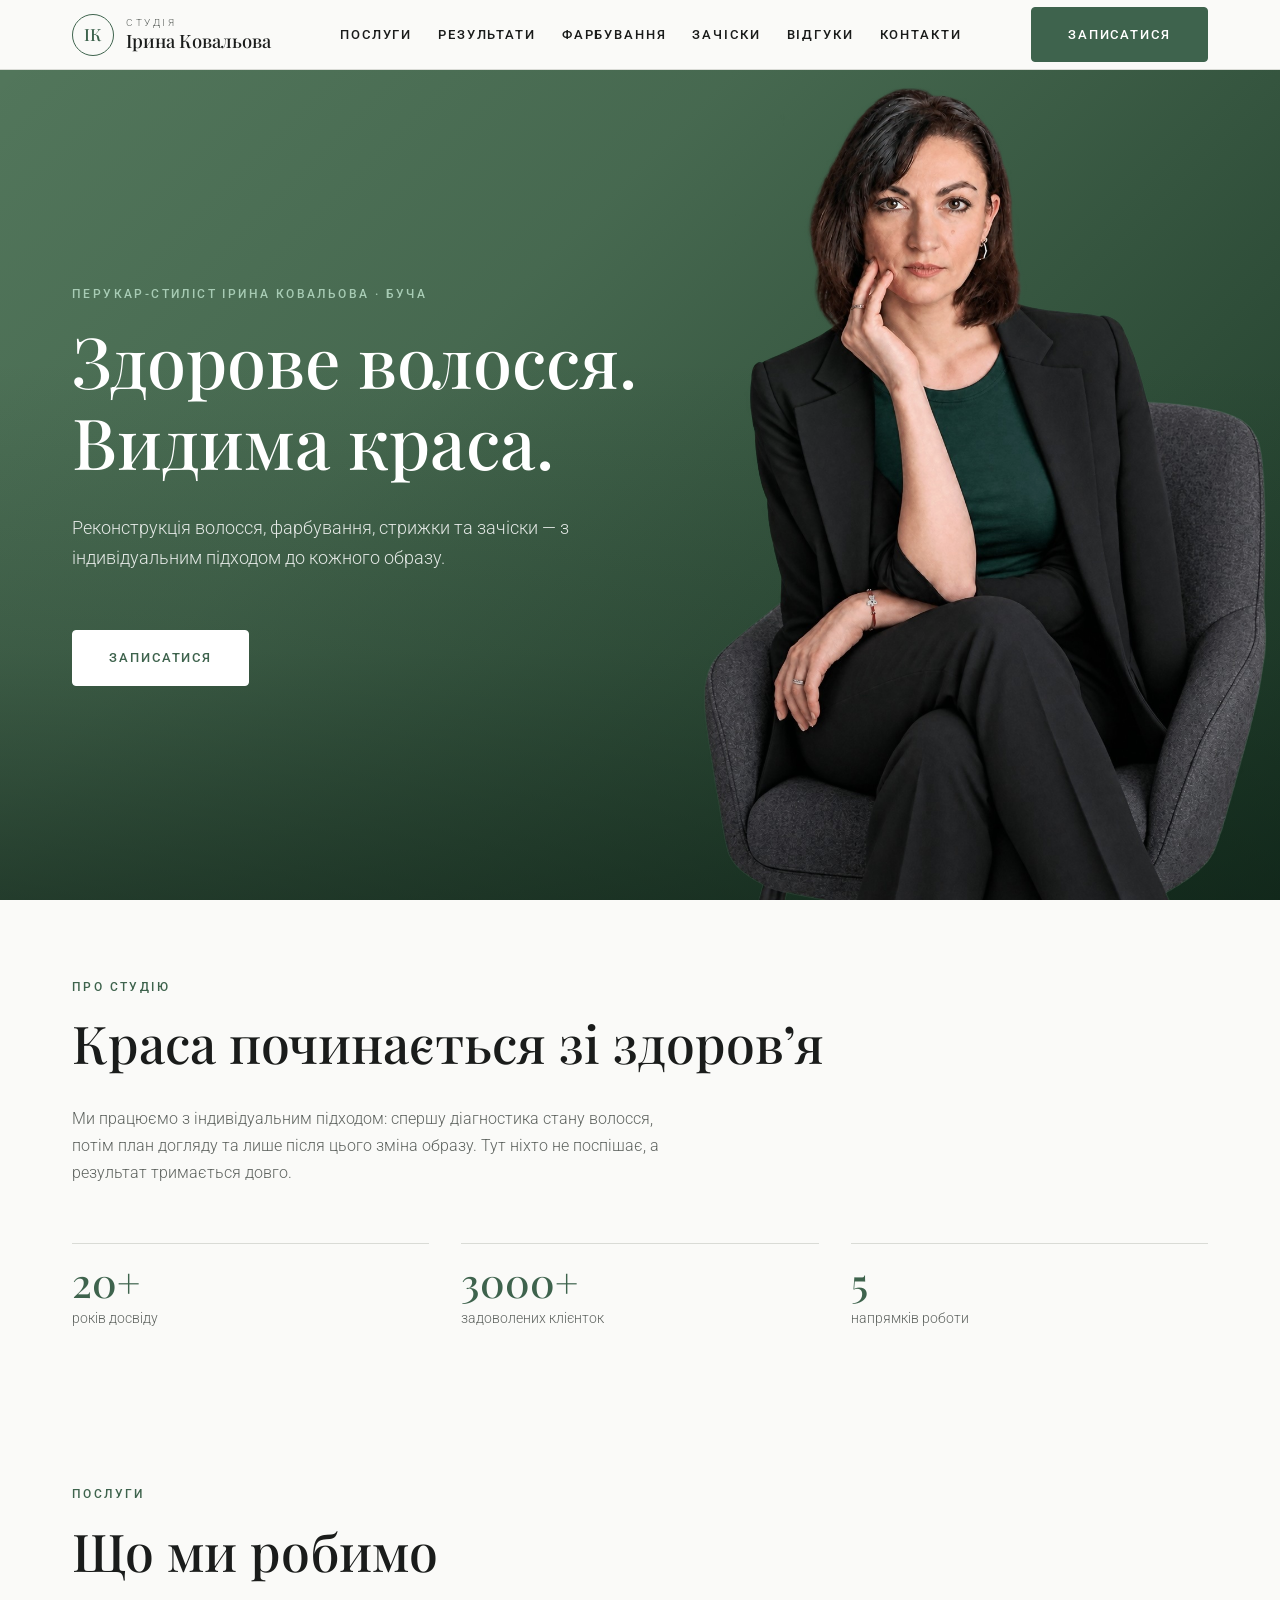
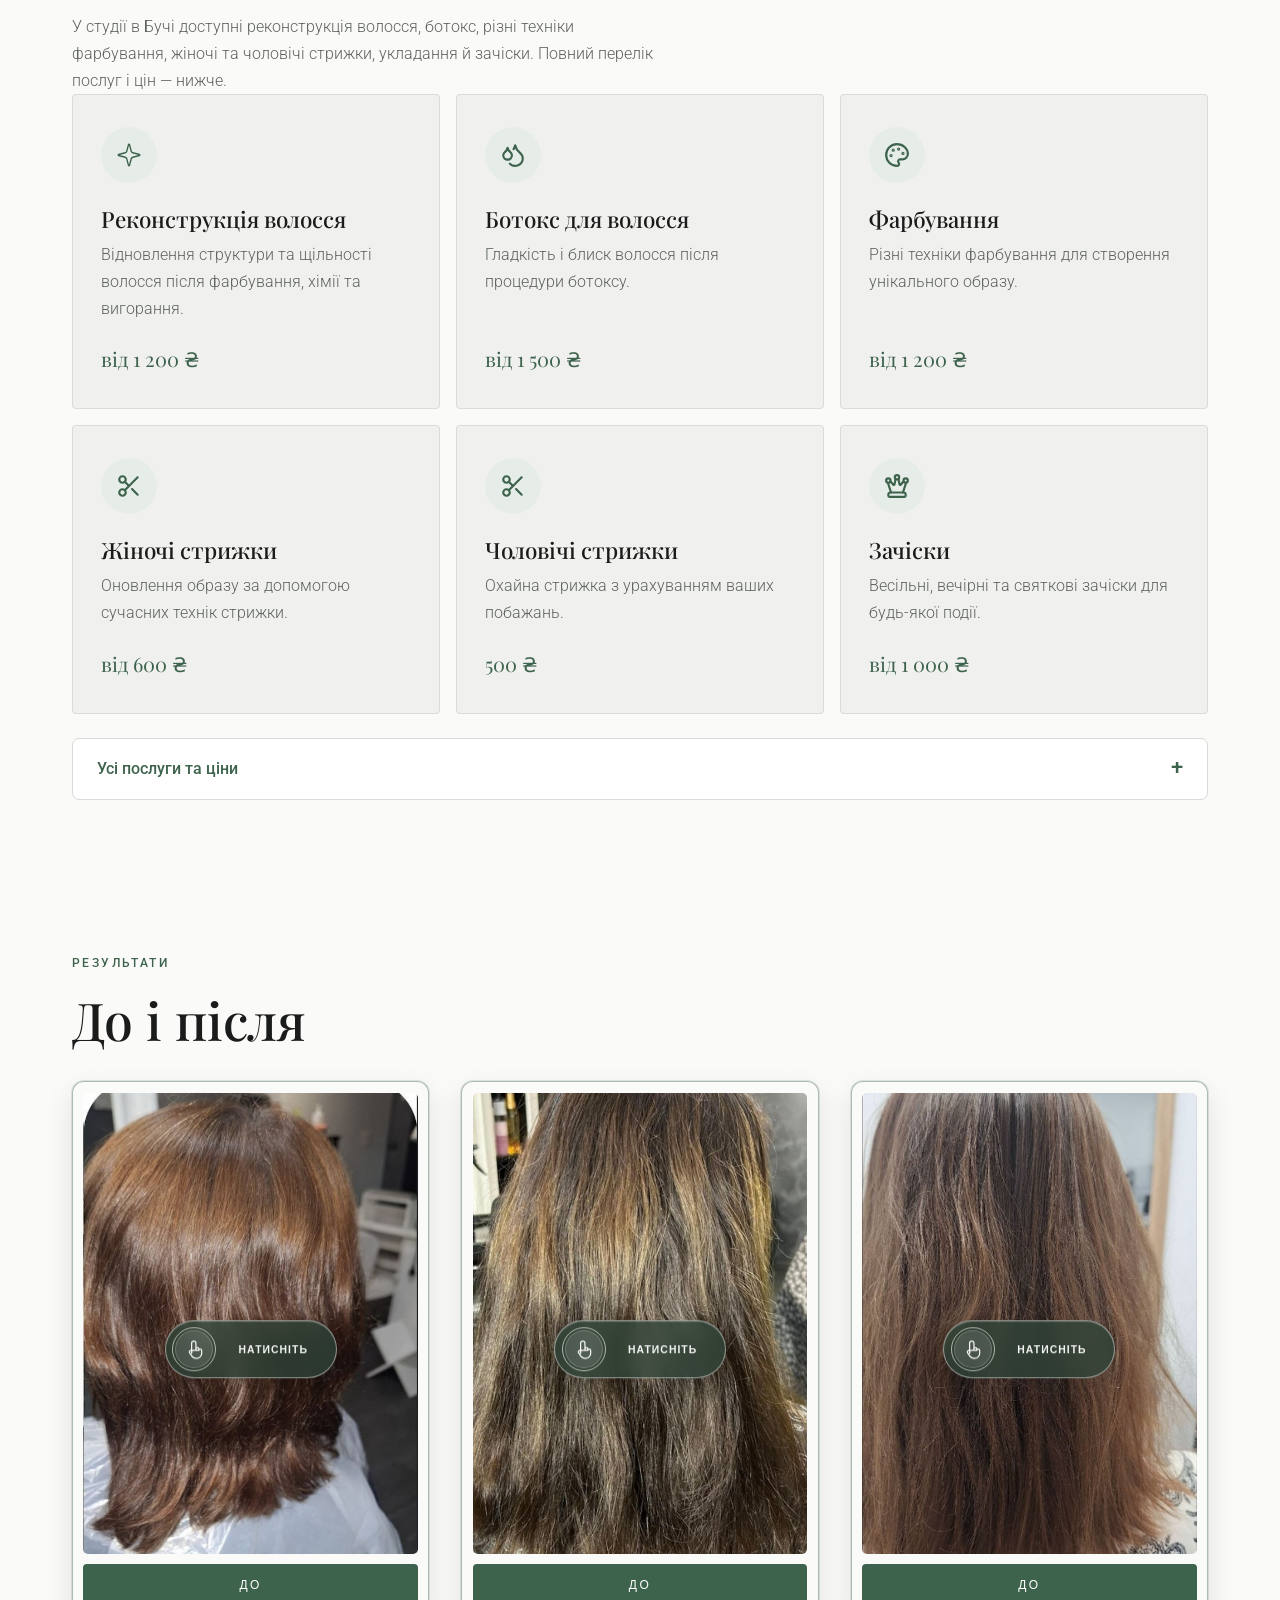
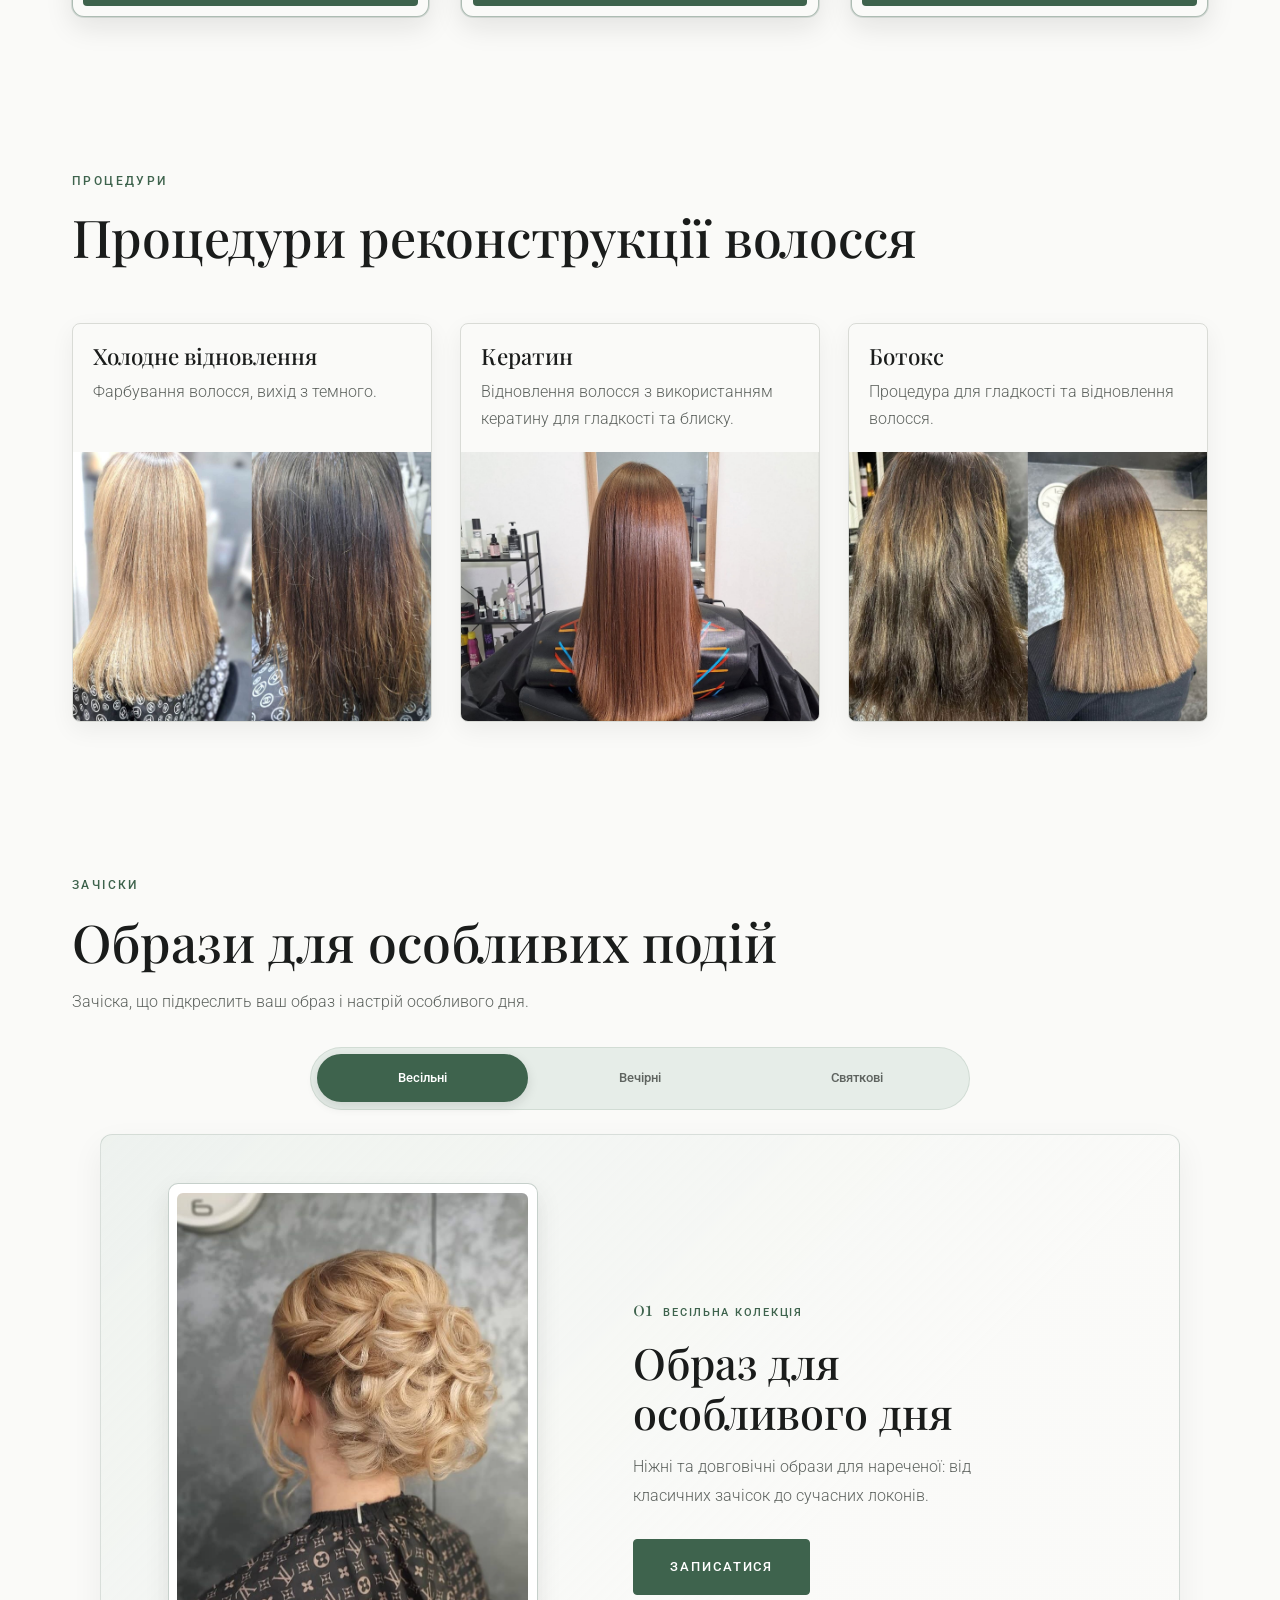
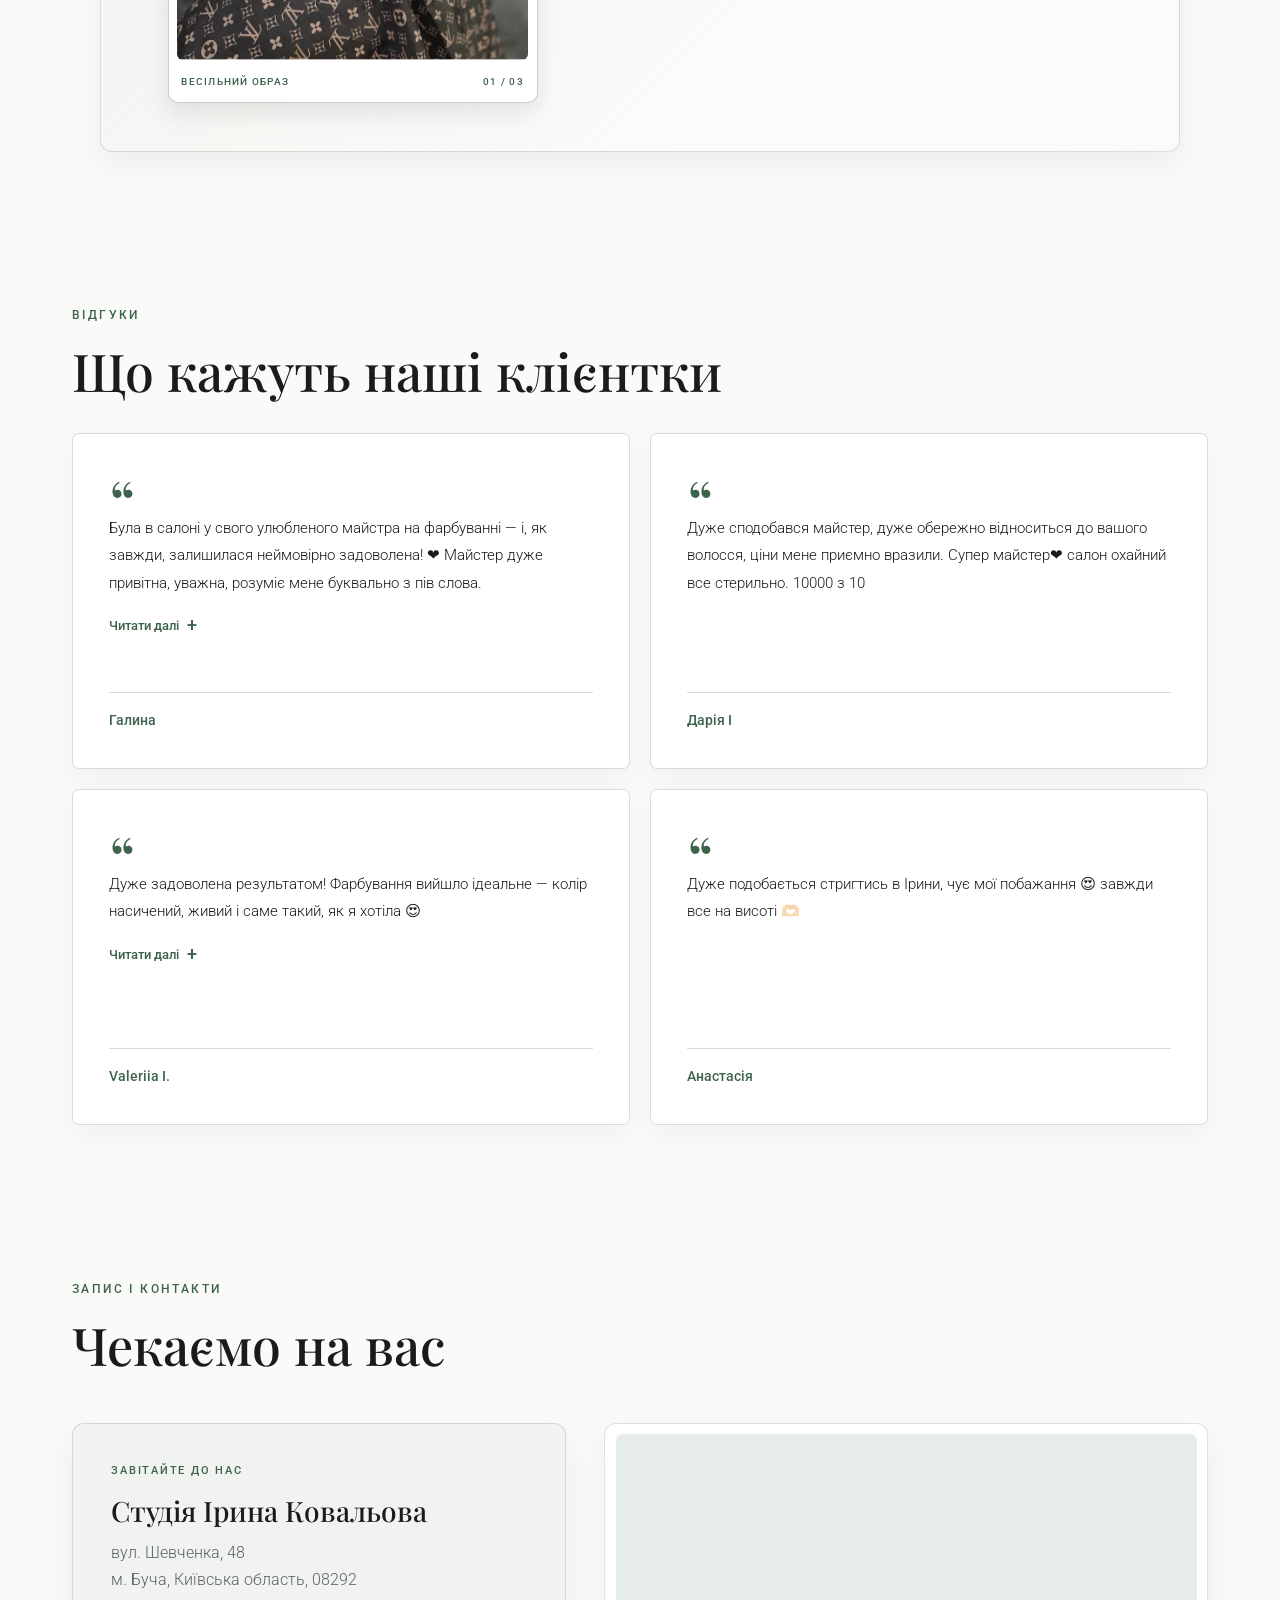
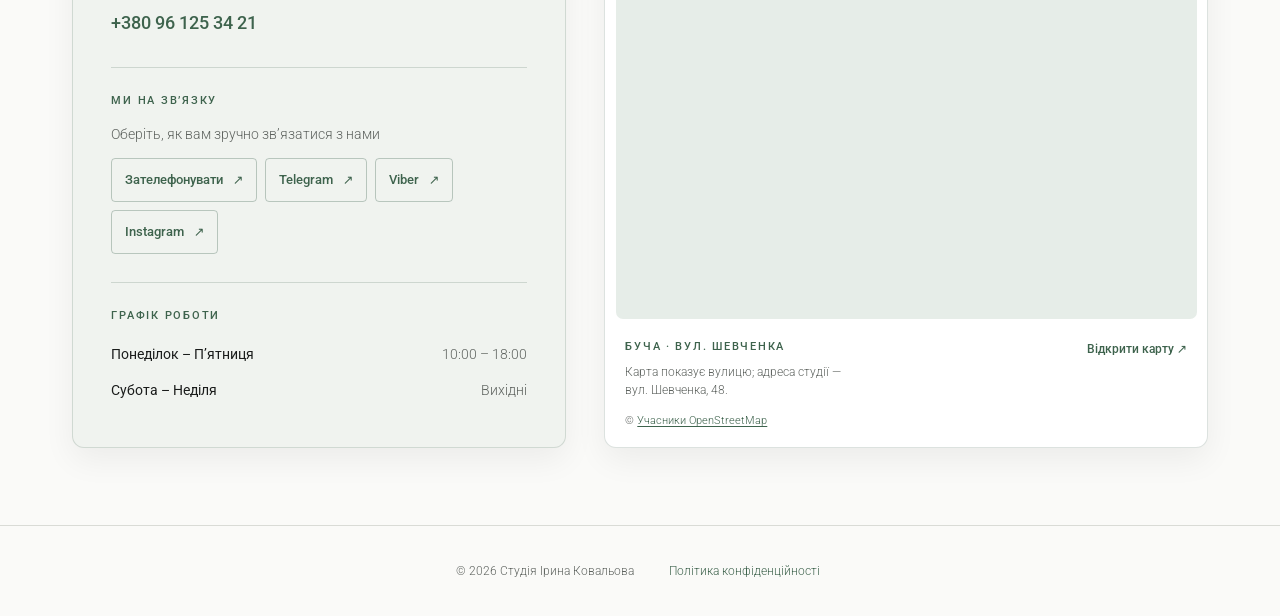
==== commit 50efa46a: "Update prices and card text Co-authored-by: Copilot <223556219+Copilot@users.noreply.github.com>" ====
--- a/index.html
+++ b/index.html
@@ -210,21 +210,21 @@
           <section class="price-list__group">
             <h3>Реконструкція та догляд</h3>
             <dl>
-              <div><dt>Холодне відновлення волосся</dt><dd><span>від 1 200 ₴</span><small>90 хв</small></dd></div>
+              <div><dt>Холодне відновлення волосся</dt><dd><span>від 1 300 ₴</span><small>90 хв</small></dd></div>
               <div><dt>Ламінування волосся</dt><dd><span>1 200 ₴</span></dd></div>
               <div><dt>Доглядові ритуали для волосся</dt><dd><span>800 ₴</span><small>60 хв</small></dd></div>
               <div><dt>Ботокс для волосся</dt><dd><span>від 1 500 ₴</span><small>120 хв</small></dd></div>
-              <div><dt>Гарячий ботокс</dt><dd><span>від 1 500 ₴</span><small>140 хв</small></dd></div>
-              <div><dt>Холодний ботокс</dt><dd><span>від 1 300 ₴</span><small>120 хв</small></dd></div>
+              <div><dt>Гарячий ботокс</dt><dd><span>від 1 800 ₴</span><small>140 хв</small></dd></div>
+              <div><dt>Холодний ботокс</dt><dd><span>від 1 500 ₴</span><small>120 хв</small></dd></div>
             </dl>
           </section>
           <section class="price-list__group">
             <h3>Фарбування</h3>
             <dl>
               <div><dt>Тонування волосся</dt><dd><span>від 1 200 ₴</span><small>90 хв</small></dd></div>
-              <div><dt>Фарбування волосся в один тон</dt><dd><span>від 1 200 ₴</span><small>90 хв</small></dd></div>
-              <div><dt>Фарбування по всій довжині</dt><dd><span>від 1 200 ₴</span><small>90 хв</small></dd></div>
-              <div><dt>Мелірування волосся</dt><dd><span>від 1 500 ₴</span><small>150 хв</small></dd></div>
+              <div><dt>Фарбування волосся в один тон</dt><dd><span>від 1 400 ₴</span><small>90 хв</small></dd></div>
+              <div><dt>Фарбування по всій довжині</dt><dd><span>від 1 400 ₴</span><small>90 хв</small></dd></div>
+              <div><dt>Мелірування волосся</dt><dd><span>від 1 700 ₴</span><small>150 хв</small></dd></div>
               <div><dt>Каліфорнійське мелірування</dt><dd><span>від 1 700 ₴</span><small>90 хв</small></dd></div>
               <div><dt>Колорування волосся</dt><dd><span>2 000 ₴</span><small>180 хв</small></dd></div>
               <div><dt>Складне фарбування</dt><dd><span>від 2 500 ₴</span><small>180 хв</small></dd></div>
@@ -234,12 +234,12 @@
             <h3>Стрижки</h3>
             <dl>
               <div><dt>Чоловіча стрижка</dt><dd><span>500 ₴</span><small>30 хв</small></dd></div>
-              <div><dt>Жіноча стрижка</dt><dd><span>від 600 ₴</span><small>40 хв</small></dd></div>
-              <div><dt>Стрижки для жінок</dt><dd><span>від 600 ₴</span><small>40 хв</small></dd></div>
-              <div><dt>Стрижка каре</dt><dd><span>від 600 ₴</span><small>40 хв</small></dd></div>
+              <div><dt>Жіноча стрижка</dt><dd><span>від 700 ₴</span><small>40 хв</small></dd></div>
+              <div><dt>Стрижки для жінок</dt><dd><span>від 700 ₴</span><small>40 хв</small></dd></div>
+              <div><dt>Стрижка каре</dt><dd><span>від 700 ₴</span><small>40 хв</small></dd></div>
               <div><dt>Стрижка піксі</dt><dd><span>від 600 ₴</span><small>40 хв</small></dd></div>
               <div><dt>Стрижка каскад</dt><dd><span>від 750 ₴</span><small>45 хв</small></dd></div>
-              <div><dt>Стрижка боб каре</dt><dd><span>від 600 ₴</span><small>40 хв</small></dd></div>
+              <div><dt>Стрижка боб каре</dt><dd><span>від 700 ₴</span><small>40 хв</small></dd></div>
             </dl>
           </section>
           <section class="price-list__group">
@@ -350,7 +350,7 @@
       <div class="technique-grid">
         <article class="technique-card">
           <h3>Холодне відновлення</h3>
-          <p>Інтенсивне відновлення волосся з глибоким живленням та відновленням структури.</p>
+          <p>Фарбування волосся, вихід з темного.</p>
           <img
             class="technique-image"
             src="images/color/holodne-vidnovlenya-1.jpg"
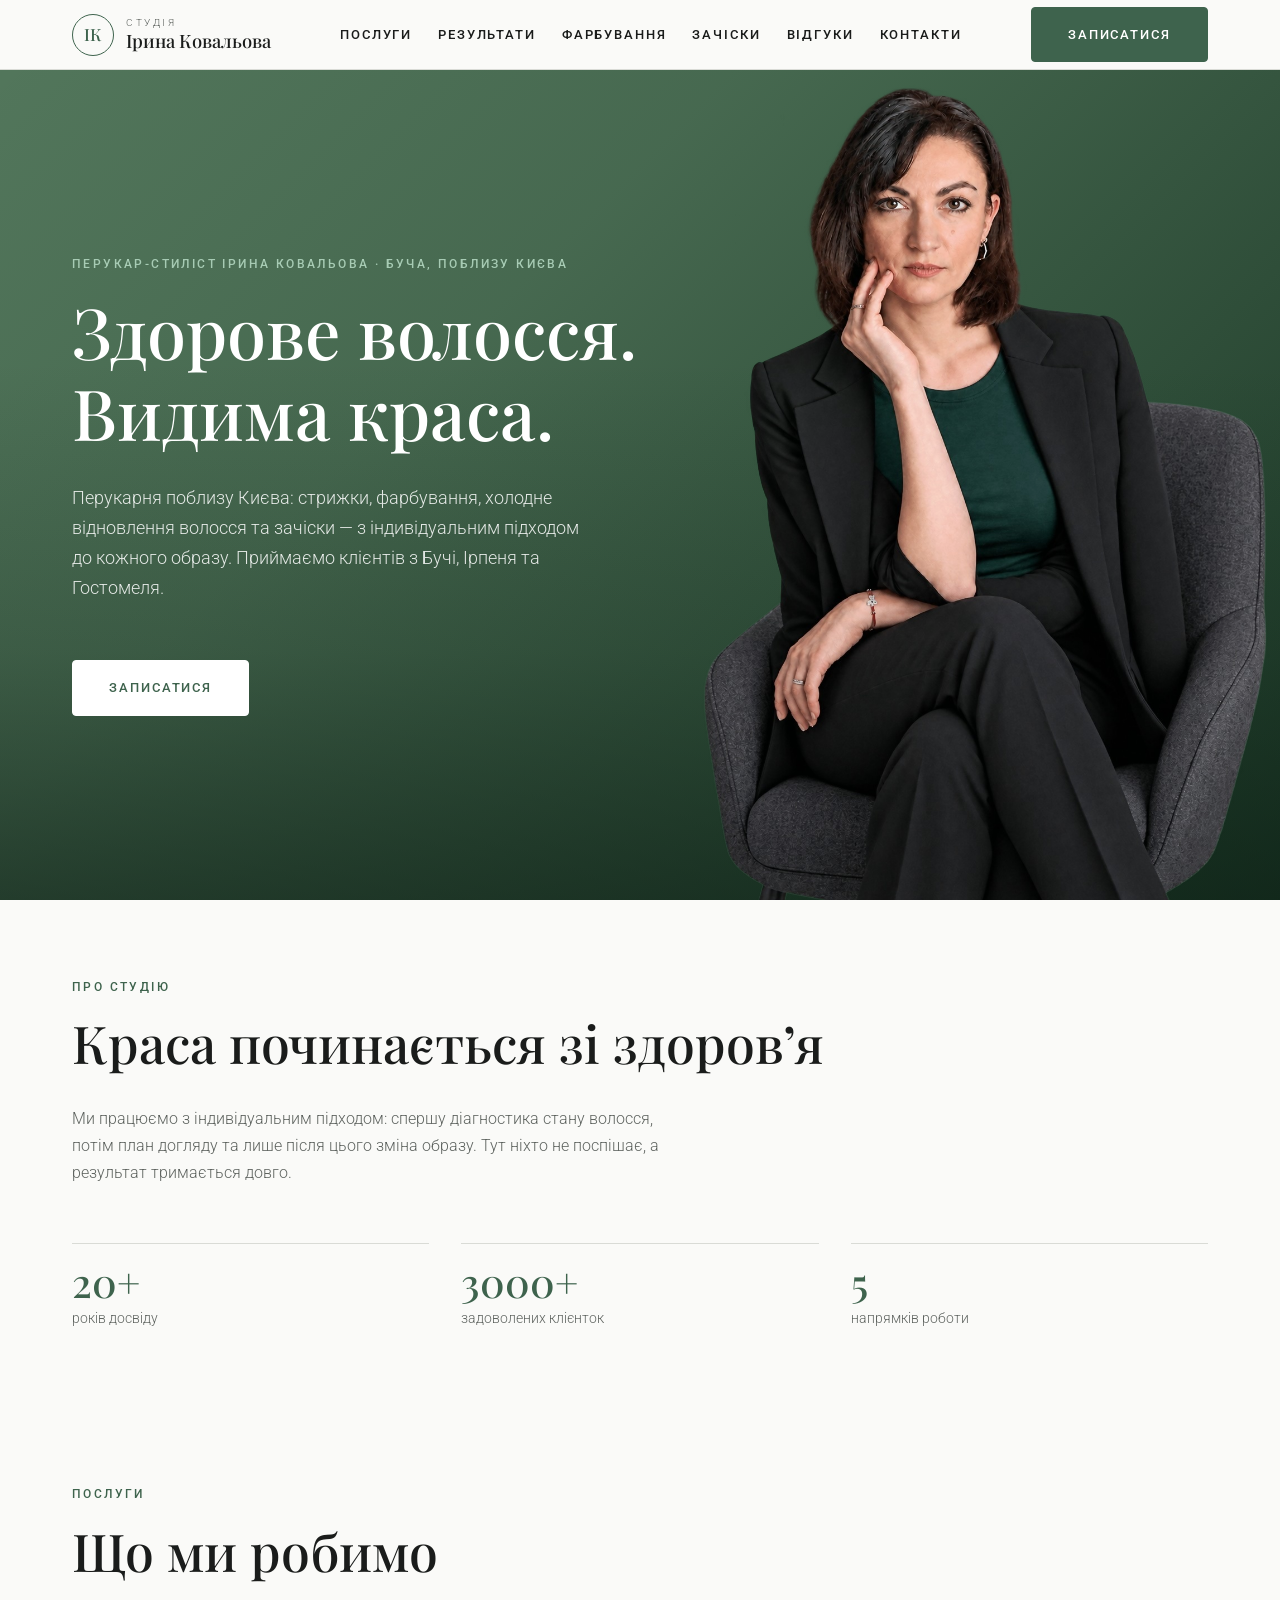
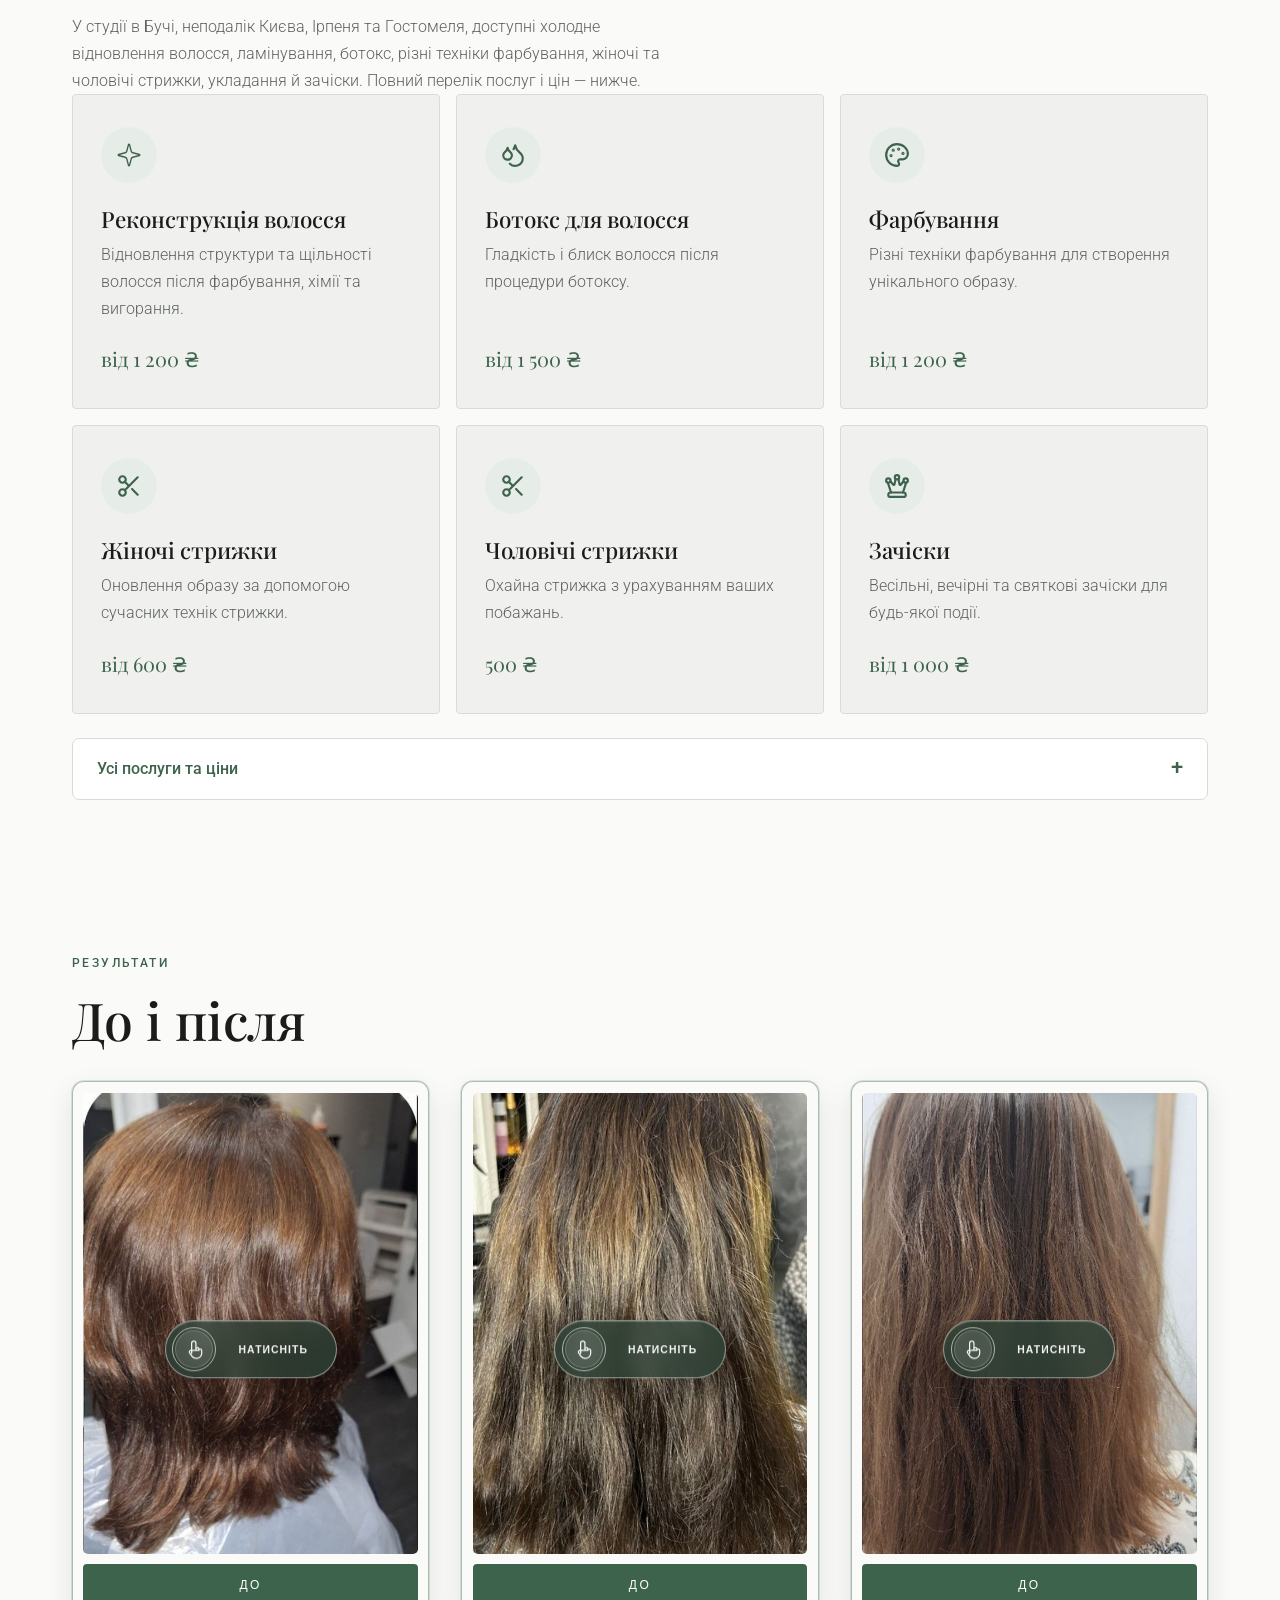
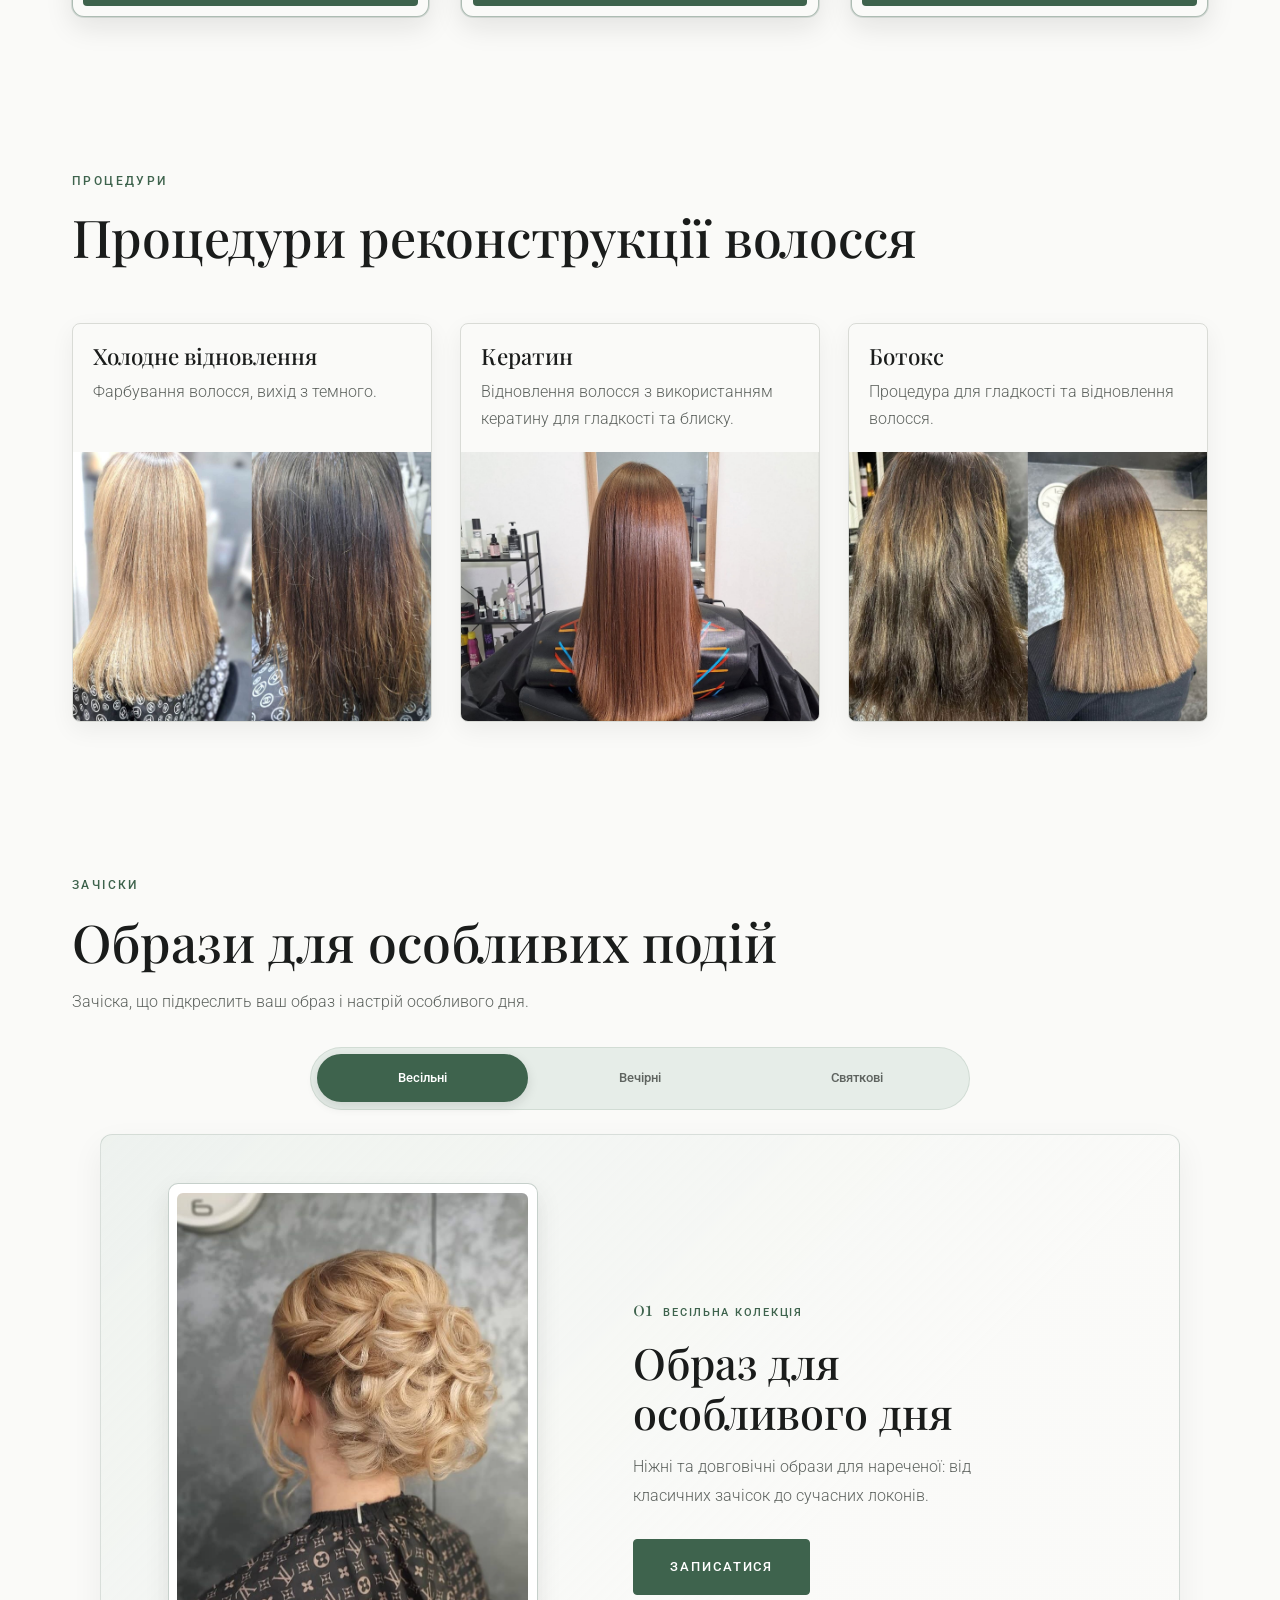
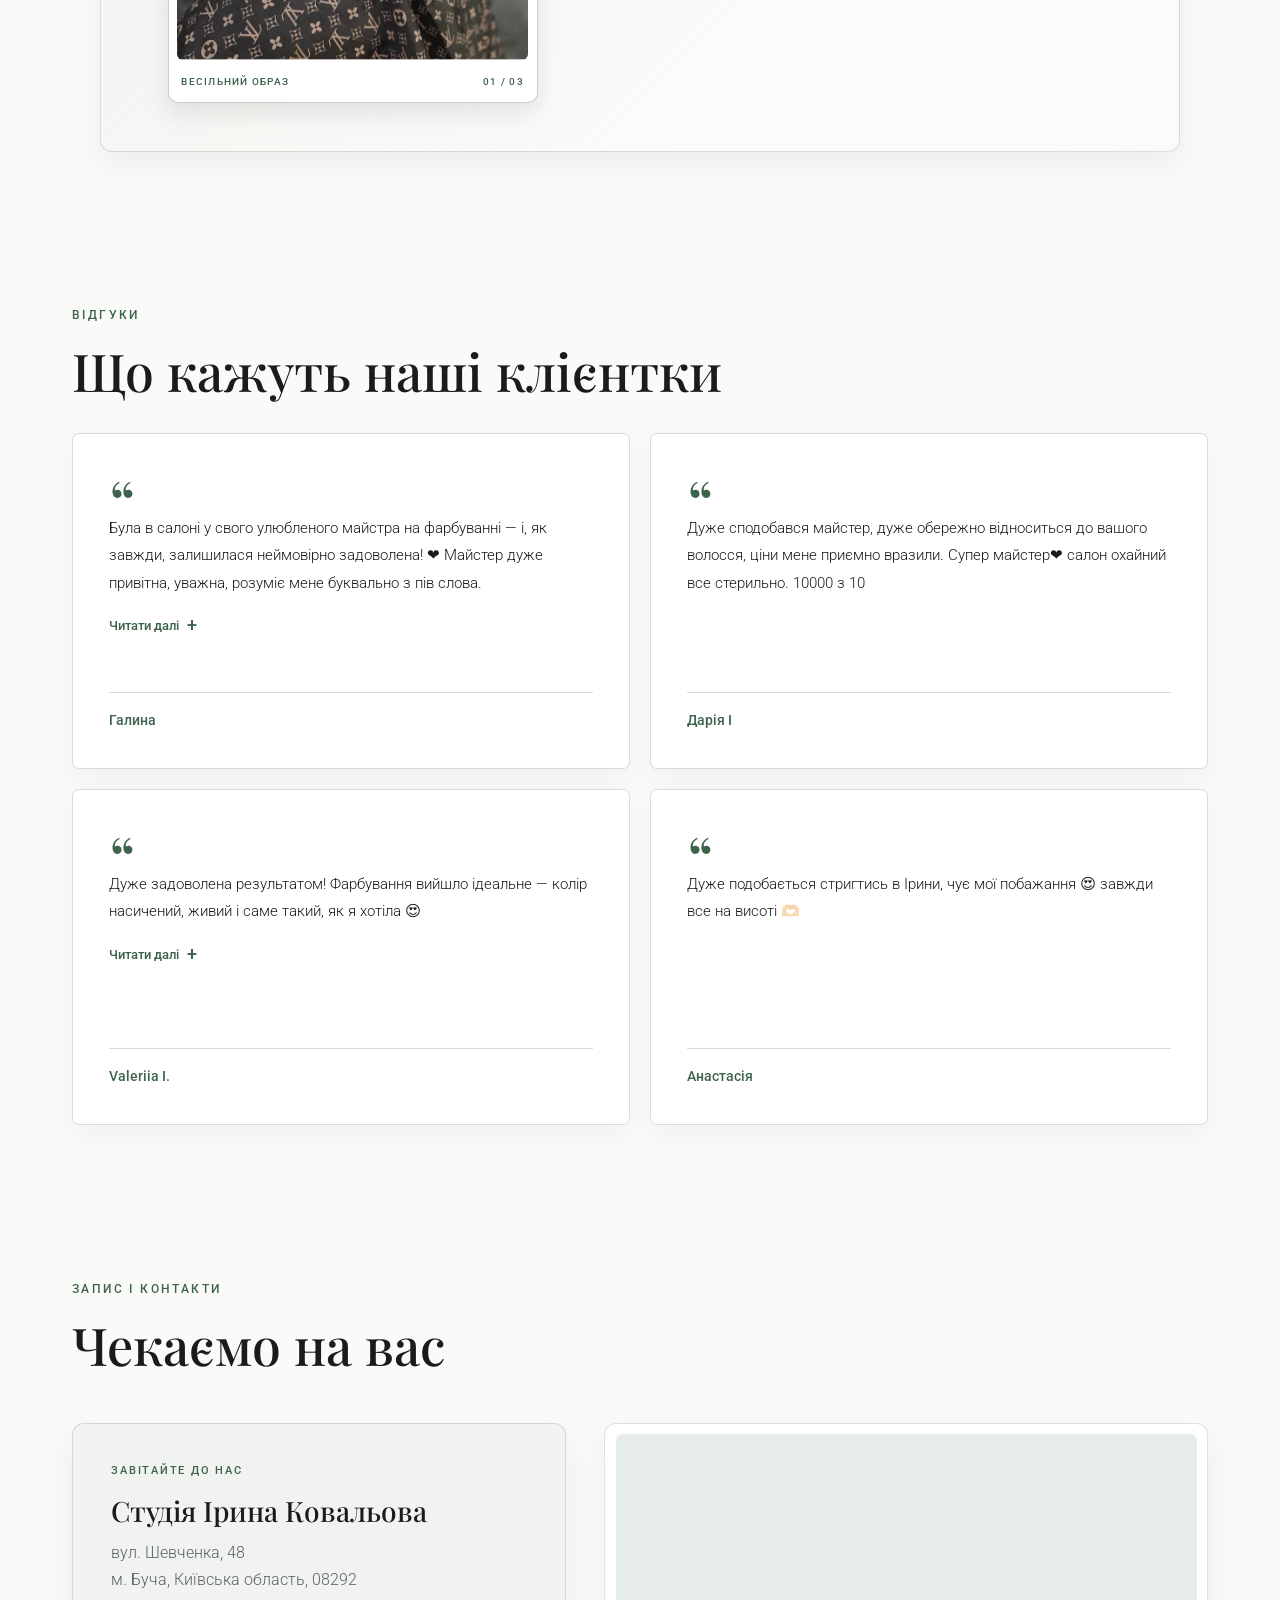
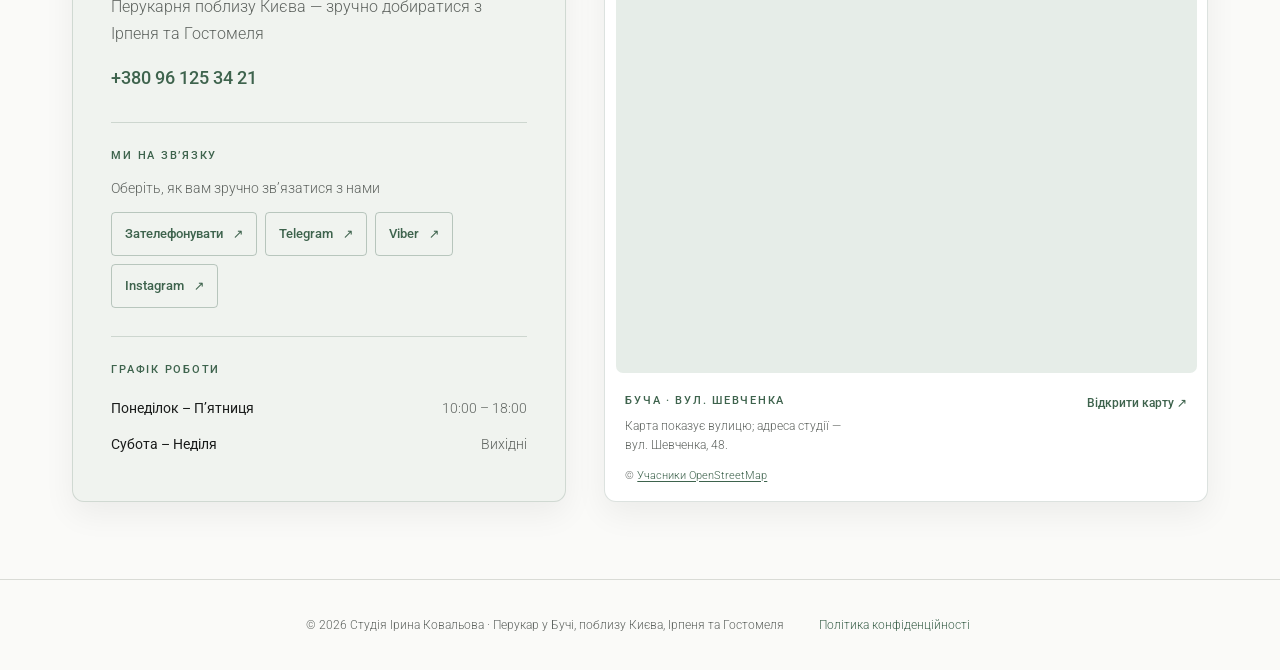
==== commit 204557cd: "SEO: keywords, locations (Буча, Ірпінь, Гостомель, Київ), service catalog Co-authored-by: Copilot <2" ====
--- a/index.html
+++ b/index.html
@@ -3,15 +3,16 @@
 <head>
   <meta charset="UTF-8">
   <meta name="viewport" content="width=device-width, initial-scale=1.0">
-  <title>Перукар-стиліст у Бучі — Ірина Ковальова</title>
-  <meta name="description" content="Перукар-стиліст Ірина Ковальова у Бучі: реконструкція волосся, ботокс, фарбування, стрижки та зачіски. вул. Шевченка, 48. Запис: +380 96 125 34 21.">
+  <title>Перукар у Бучі поблизу Києва: стрижки, фарбування — Ірина Ковальова</title>
+  <meta name="description" content="Перукарня поблизу Києва — Буча, Ірпінь, Гостомель. Стрижки, фарбування, холодне відновлення волосся, ботокс, ламінування, зачіски. вул. Шевченка, 48. Запис: +380 96 125 34 21.">
+  <meta name="keywords" content="перукар, стрижки, фарбування, стрижка, перукарня поблизу Києва, холодне відновлення волосся, ламінування волосся, ботокс для волосся, гарячий ботокс, холодний ботокс, тонування волосся, мелірування волосся, каліфорнійське мелірування, кольорування волосся, складне фарбування, чоловіча стрижка, жіноча стрижка, стрижка каре, стрижка піксі, стрижка каскад, стрижка боб-каре, весільне укладання волосся, вечірня зачіска, зачіска на випускний, перукар Буча, перукар Ірпінь, перукар Гостомель">
   <meta name="theme-color" content="#FAFAF8">
   <link rel="canonical" href="https://kovalova-studio.com.ua/">
   <meta property="og:locale" content="uk_UA">
   <meta property="og:type" content="website">
   <meta property="og:site_name" content="Студія ІК">
   <meta property="og:title" content="Здорове волосся. Видима краса.">
-  <meta property="og:description" content="Реконструкція волосся, фарбування, стрижки та зачіски у Бучі.">
+  <meta property="og:description" content="Перукарня поблизу Києва: стрижки, фарбування, відновлення волосся та зачіски. Буча, Ірпінь, Гостомель.">
   <meta property="og:url" content="https://kovalova-studio.com.ua/">
   <meta property="og:image" content="https://kovalova-studio.com.ua/images/og-preview.png?v=2">
   <meta property="og:image:type" content="image/png">
@@ -20,11 +21,14 @@
   <meta property="og:image:alt" content="Емблема ІК. Перукар-стиліст Ірина Ковальова у Бучі. Запис: +380 96 125 34 21">
   <meta name="twitter:card" content="summary_large_image">
   <meta name="twitter:title" content="Здорове волосся. Видима краса.">
-  <meta name="twitter:description" content="Реконструкція волосся, фарбування, стрижки та зачіски у Бучі.">
+  <meta name="twitter:description" content="Перукарня поблизу Києва: стрижки, фарбування, відновлення волосся та зачіски. Буча, Ірпінь, Гостомель.">
   <meta name="twitter:image" content="https://kovalova-studio.com.ua/images/og-preview.png?v=2">
   <meta name="twitter:image:alt" content="Емблема ІК. Перукар-стиліст Ірина Ковальова у Бучі. Запис: +380 96 125 34 21">
 
-  <link rel="icon" type="image/svg+xml" href="images/favicon.svg">
+  <link rel="icon" href="/favicon.ico" sizes="48x48">
+  <link rel="icon" type="image/svg+xml" href="/images/favicon.svg">
+  <link rel="icon" type="image/png" sizes="192x192" href="/images/favicon-192.png">
+  <link rel="apple-touch-icon" href="/images/apple-touch-icon.png">
   <link rel="preconnect" href="https://fonts.googleapis.com">
   <link rel="preconnect" href="https://fonts.gstatic.com" crossorigin>
   <link href="https://fonts.googleapis.com/css2?family=Playfair+Display:wght@400;500;600&family=Roboto:wght@300;400;500&display=swap" rel="stylesheet">
@@ -39,7 +43,69 @@
     "alternateName": "Студія Ірина Ковальова",
     "url": "https://kovalova-studio.com.ua/",
     "image": "https://kovalova-studio.com.ua/images/master/master-cutout.jpg",
-    "description": "Перукарські послуги у Бучі: реконструкція волосся, ботокс, фарбування, жіночі та чоловічі стрижки, укладання й зачіски.",
+    "description": "Перукарня поблизу Києва — у Бучі, для клієнтів з Ірпеня та Гостомеля: стрижки, фарбування, холодне відновлення волосся, ботокс, ламінування, укладання й зачіски.",
+    "keywords": "перукар, стрижки, фарбування, стрижка, перукарня поблизу Києва, холодне відновлення волосся, перукар Буча, перукар Ірпінь, перукар Гостомель",
+    "areaServed": [
+      { "@type": "City", "name": "Буча" },
+      { "@type": "City", "name": "Ірпінь" },
+      { "@type": "City", "name": "Гостомель" },
+      { "@type": "AdministrativeArea", "name": "Київська область" },
+      { "@type": "City", "name": "Київ" }
+    ],
+    "hasOfferCatalog": {
+      "@type": "OfferCatalog",
+      "name": "Перукарські послуги",
+      "itemListElement": [
+        {
+          "@type": "OfferCatalog",
+          "name": "Реконструкція та догляд",
+          "itemListElement": [
+            { "@type": "Offer", "itemOffered": { "@type": "Service", "name": "Холодне відновлення волосся" } },
+            { "@type": "Offer", "itemOffered": { "@type": "Service", "name": "Ламінування волосся" } },
+            { "@type": "Offer", "itemOffered": { "@type": "Service", "name": "Доглядові процедури для волосся" } },
+            { "@type": "Offer", "itemOffered": { "@type": "Service", "name": "Ботокс для волосся" } },
+            { "@type": "Offer", "itemOffered": { "@type": "Service", "name": "Гарячий ботокс" } },
+            { "@type": "Offer", "itemOffered": { "@type": "Service", "name": "Холодний ботокс" } }
+          ]
+        },
+        {
+          "@type": "OfferCatalog",
+          "name": "Фарбування",
+          "itemListElement": [
+            { "@type": "Offer", "itemOffered": { "@type": "Service", "name": "Тонування волосся" } },
+            { "@type": "Offer", "itemOffered": { "@type": "Service", "name": "Фарбування волосся в один тон" } },
+            { "@type": "Offer", "itemOffered": { "@type": "Service", "name": "Фарбування по всій довжині" } },
+            { "@type": "Offer", "itemOffered": { "@type": "Service", "name": "Мелірування волосся" } },
+            { "@type": "Offer", "itemOffered": { "@type": "Service", "name": "Каліфорнійське мелірування" } },
+            { "@type": "Offer", "itemOffered": { "@type": "Service", "name": "Кольорування волосся" } },
+            { "@type": "Offer", "itemOffered": { "@type": "Service", "name": "Складне фарбування" } }
+          ]
+        },
+        {
+          "@type": "OfferCatalog",
+          "name": "Стрижки",
+          "itemListElement": [
+            { "@type": "Offer", "itemOffered": { "@type": "Service", "name": "Чоловіча стрижка" } },
+            { "@type": "Offer", "itemOffered": { "@type": "Service", "name": "Жіноча стрижка" } },
+            { "@type": "Offer", "itemOffered": { "@type": "Service", "name": "Стрижка каре" } },
+            { "@type": "Offer", "itemOffered": { "@type": "Service", "name": "Стрижка піксі" } },
+            { "@type": "Offer", "itemOffered": { "@type": "Service", "name": "Стрижка каскад" } },
+            { "@type": "Offer", "itemOffered": { "@type": "Service", "name": "Стрижка боб-каре" } }
+          ]
+        },
+        {
+          "@type": "OfferCatalog",
+          "name": "Укладання та зачіски",
+          "itemListElement": [
+            { "@type": "Offer", "itemOffered": { "@type": "Service", "name": "Укладання волосся" } },
+            { "@type": "Offer", "itemOffered": { "@type": "Service", "name": "Весільне укладання волосся" } },
+            { "@type": "Offer", "itemOffered": { "@type": "Service", "name": "Вечірня зачіска" } },
+            { "@type": "Offer", "itemOffered": { "@type": "Service", "name": "Зачіска на випускний" } },
+            { "@type": "Offer", "itemOffered": { "@type": "Service", "name": "Укладання плойкою" } }
+          ]
+        }
+      ]
+    },
     "telephone": "+380961253421",
     "address": {
       "@type": "PostalAddress",
@@ -109,9 +175,9 @@
     <section id="hero" class="hero">
       <div class="hero-content">
         <div class="hero-copy">
-          <p class="eyebrow">Перукар-стиліст Ірина Ковальова · Буча</p>
+          <p class="eyebrow">          Перукар-стиліст Ірина Ковальова · Буча, поблизу Києва</p>
           <h1>Здорове волосся. Видима краса.</h1>
-          <p class="hero-text">Реконструкція волосся, фарбування, стрижки та зачіски — з індивідуальним підходом до кожного образу.</p>
+                    <p class="hero-text">Перукарня поблизу Києва: стрижки, фарбування, холодне відновлення волосся та зачіски — з індивідуальним підходом до кожного образу. Приймаємо клієнтів з Бучі, Ірпеня та Гостомеля.</p>
           <a href="#zapys" class="btn">Записатися</a>
         </div>
       </div>
@@ -143,7 +209,7 @@
     <section id="poslugy" class="section">
       <p class="eyebrow">Послуги</p>
       <h2>Що ми робимо</h2>
-      <p>У студії в Бучі доступні реконструкція волосся, ботокс, різні техніки фарбування, жіночі та чоловічі стрижки, укладання й зачіски. Повний перелік послуг і цін — нижче.</p>
+      <p>У студії в Бучі, неподалік Києва, Ірпеня та Гостомеля, доступні холодне відновлення волосся, ламінування, ботокс, різні техніки фарбування, жіночі та чоловічі стрижки, укладання й зачіски. Повний перелік послуг і цін — нижче.</p>
 
       <div class="services-grid">
 
@@ -212,7 +278,7 @@
             <dl>
               <div><dt>Холодне відновлення волосся</dt><dd><span>від 1 300 ₴</span><small>90 хв</small></dd></div>
               <div><dt>Ламінування волосся</dt><dd><span>1 200 ₴</span></dd></div>
-              <div><dt>Доглядові ритуали для волосся</dt><dd><span>800 ₴</span><small>60 хв</small></dd></div>
+              <div><dt>Доглядові процедури для волосся</dt><dd><span>800 ₴</span><small>60 хв</small></dd></div>
               <div><dt>Ботокс для волосся</dt><dd><span>від 1 500 ₴</span><small>120 хв</small></dd></div>
               <div><dt>Гарячий ботокс</dt><dd><span>від 1 800 ₴</span><small>140 хв</small></dd></div>
               <div><dt>Холодний ботокс</dt><dd><span>від 1 500 ₴</span><small>120 хв</small></dd></div>
@@ -226,7 +292,7 @@
               <div><dt>Фарбування по всій довжині</dt><dd><span>від 1 400 ₴</span><small>90 хв</small></dd></div>
               <div><dt>Мелірування волосся</dt><dd><span>від 1 700 ₴</span><small>150 хв</small></dd></div>
               <div><dt>Каліфорнійське мелірування</dt><dd><span>від 1 700 ₴</span><small>90 хв</small></dd></div>
-              <div><dt>Колорування волосся</dt><dd><span>2 000 ₴</span><small>180 хв</small></dd></div>
+              <div><dt>Кольорування волосся</dt><dd><span>2 000 ₴</span><small>180 хв</small></dd></div>
               <div><dt>Складне фарбування</dt><dd><span>від 2 500 ₴</span><small>180 хв</small></dd></div>
             </dl>
           </section>
@@ -239,7 +305,7 @@
               <div><dt>Стрижка каре</dt><dd><span>від 700 ₴</span><small>40 хв</small></dd></div>
               <div><dt>Стрижка піксі</dt><dd><span>від 600 ₴</span><small>40 хв</small></dd></div>
               <div><dt>Стрижка каскад</dt><dd><span>від 750 ₴</span><small>45 хв</small></dd></div>
-              <div><dt>Стрижка боб каре</dt><dd><span>від 700 ₴</span><small>40 хв</small></dd></div>
+              <div><dt>Стрижка боб-каре</dt><dd><span>від 700 ₴</span><small>40 хв</small></dd></div>
             </dl>
           </section>
           <section class="price-list__group">
@@ -249,7 +315,7 @@
               <div><dt>Весільне укладання волосся</dt><dd><span>від 1 500 ₴</span><small>90 хв</small></dd></div>
               <div><dt>Вечірня зачіска</dt><dd><span>від 1 000 ₴</span><small>45 хв</small></dd></div>
               <div><dt>Зачіска на випускний</dt><dd><span>від 1 200 ₴</span><small>60 хв</small></dd></div>
-              <div><dt>Укладка плойкою</dt><dd><span>800 ₴</span><small>60 хв</small></dd></div>
+              <div><dt>Укладання плойкою</dt><dd><span>800 ₴</span><small>60 хв</small></dd></div>
             </dl>
           </section>
         </div>
@@ -555,6 +621,7 @@
             <address>
               <strong>Студія Ірина Ковальова</strong>
               <span>вул. Шевченка, 48<br>м. Буча, Київська область, 08292</span>
+              <span>Перукарня поблизу Києва — зручно добиратися з Ірпеня та Гостомеля</span>
               <a class="contact-phone" href="tel:+380961253421">+380 96 125 34 21</a>
             </address>
           </div>
@@ -603,7 +670,7 @@
   </main>
 
   <footer class="footer">
-    <p>© 2026 Студія Ірина Ковальова</p>
+    <p>© 2026 Студія Ірина Ковальова · Перукар у Бучі, поблизу Києва, Ірпеня та Гостомеля</p>
     <nav>
       <a href="privacy-policy.html">Політика конфіденційності</a>
     </nav>
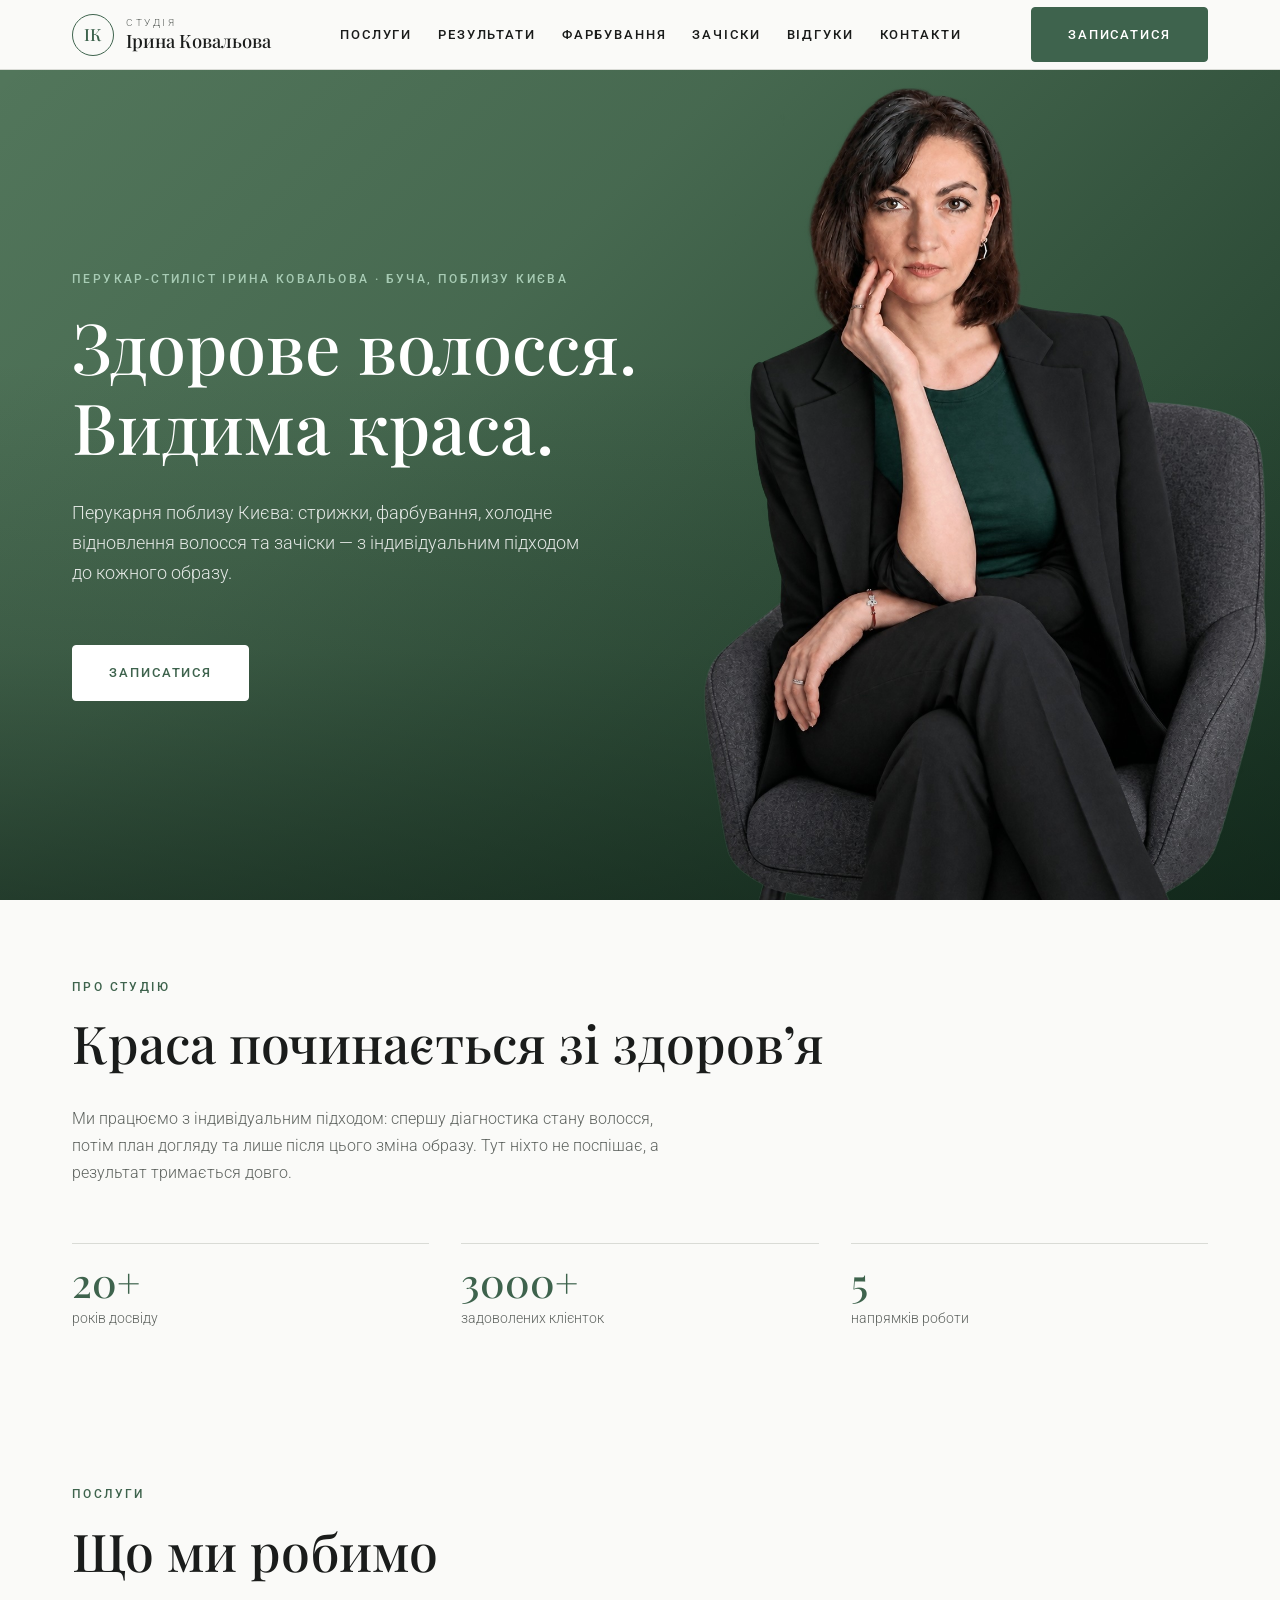
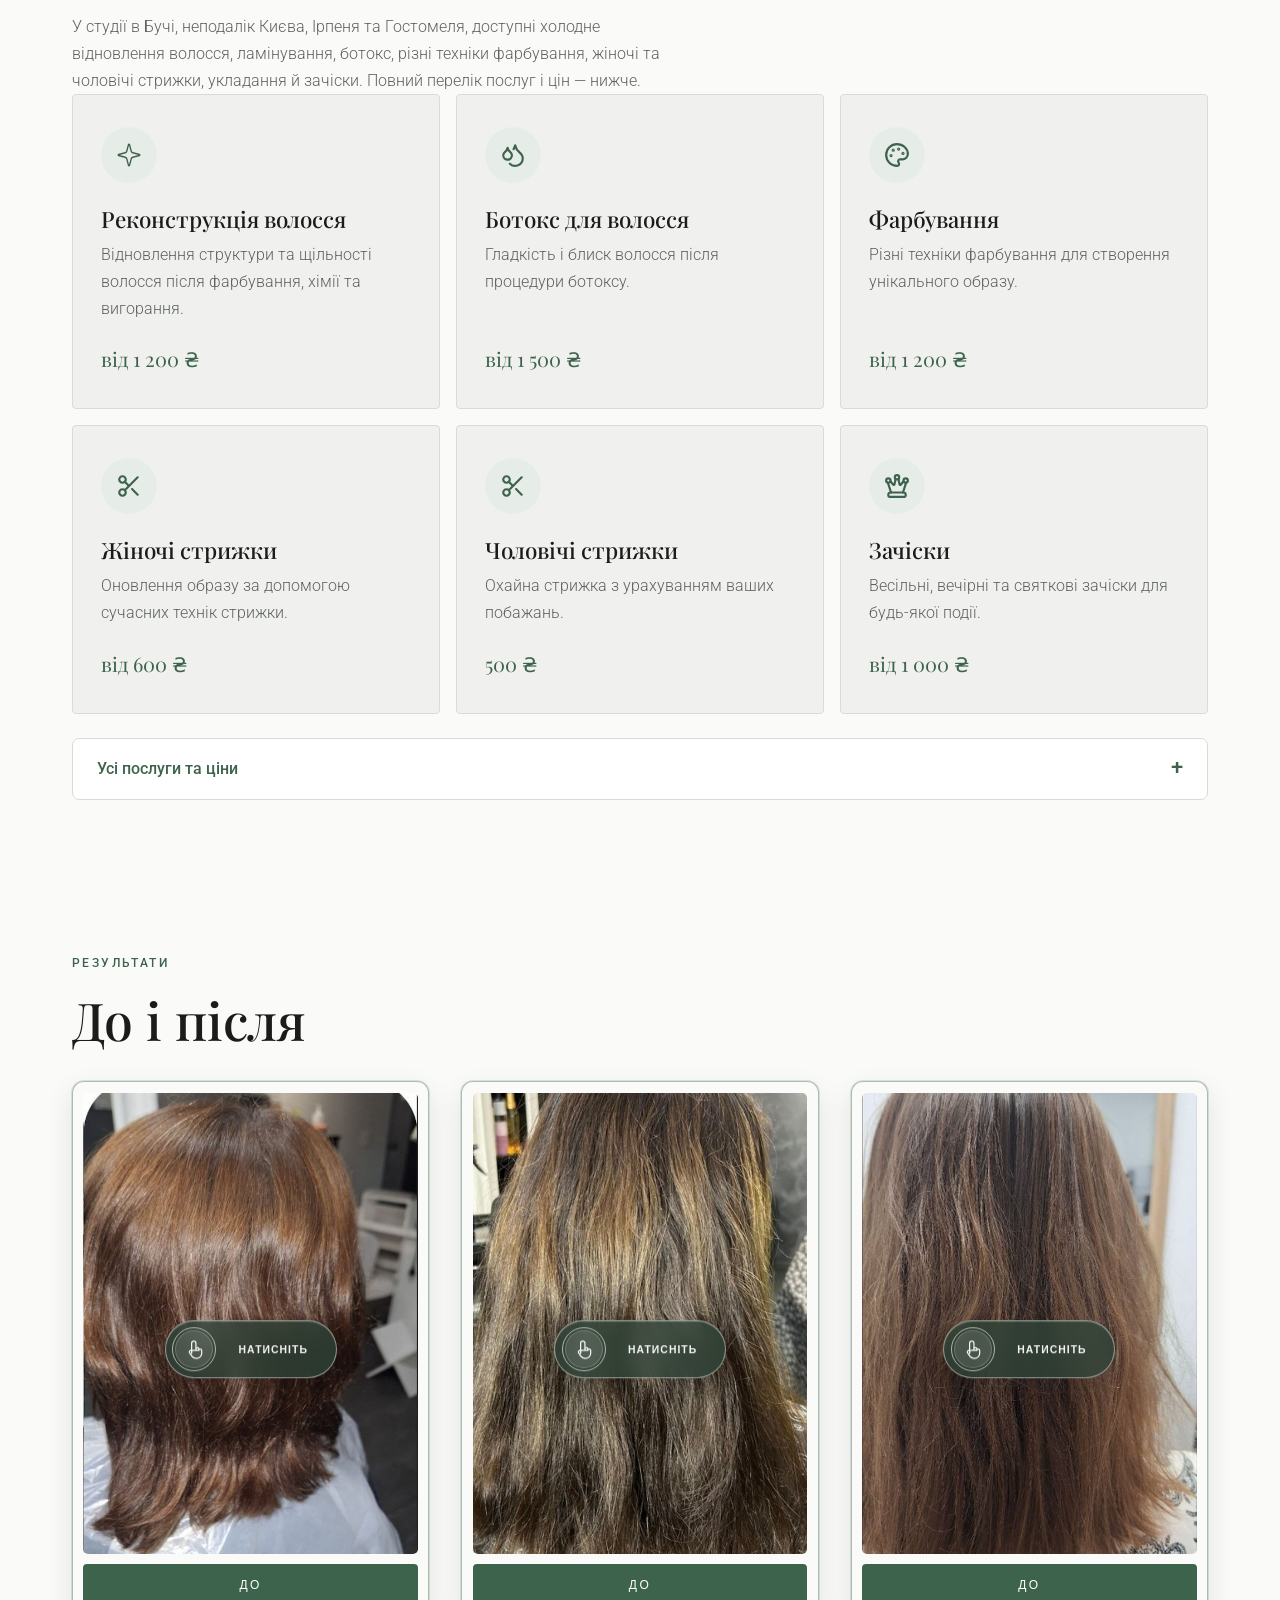
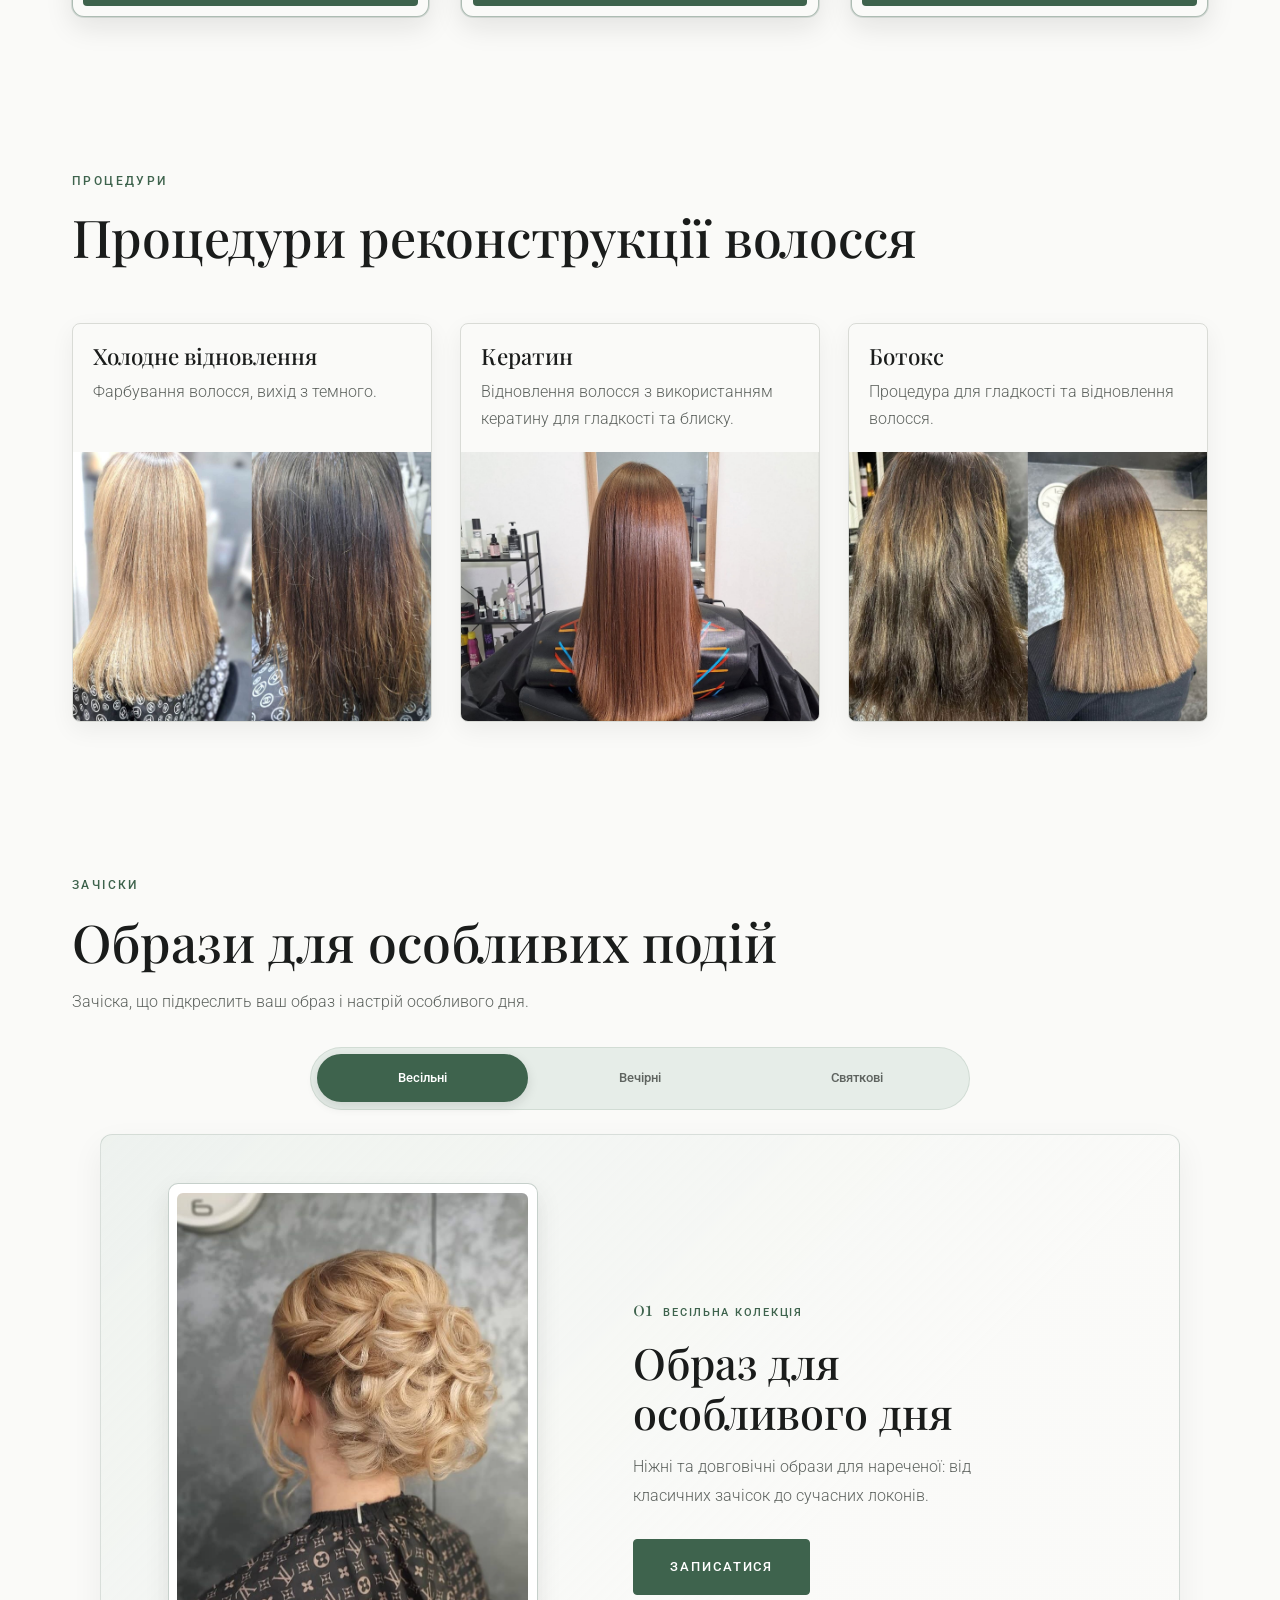
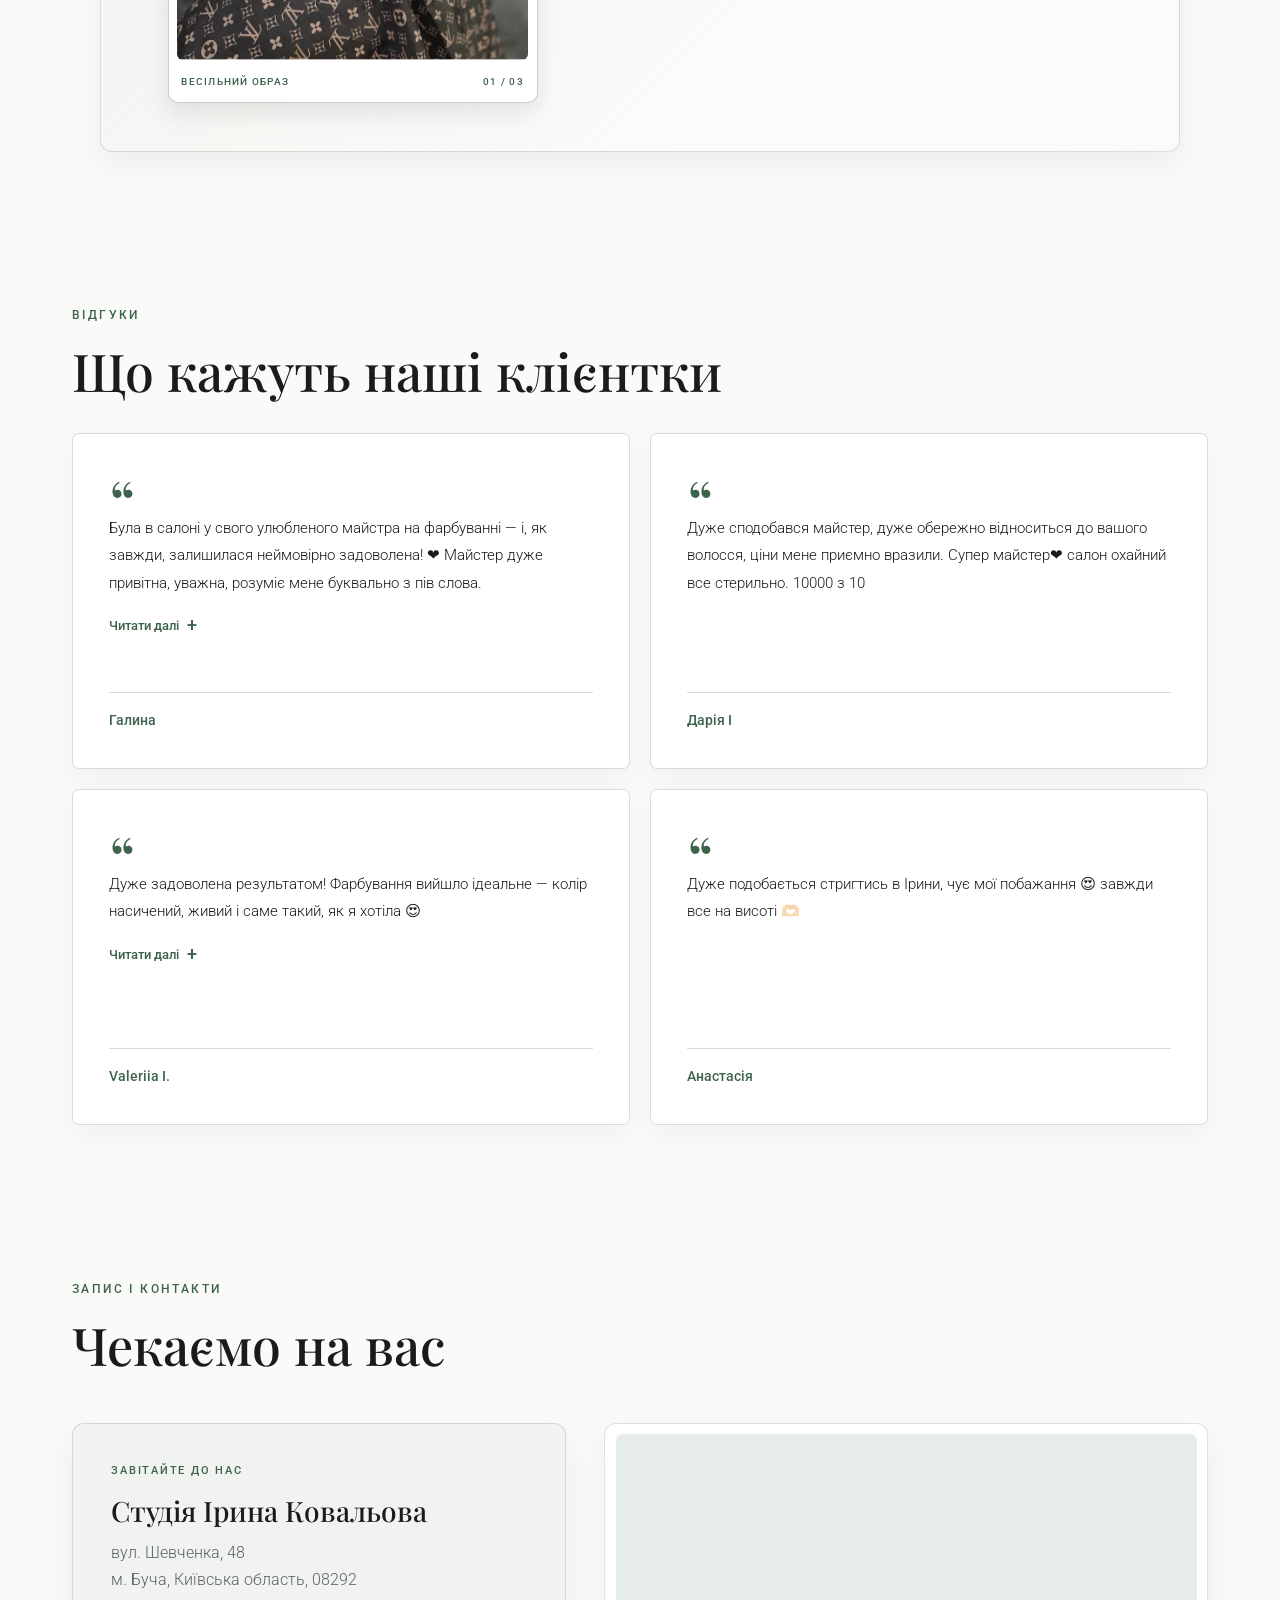
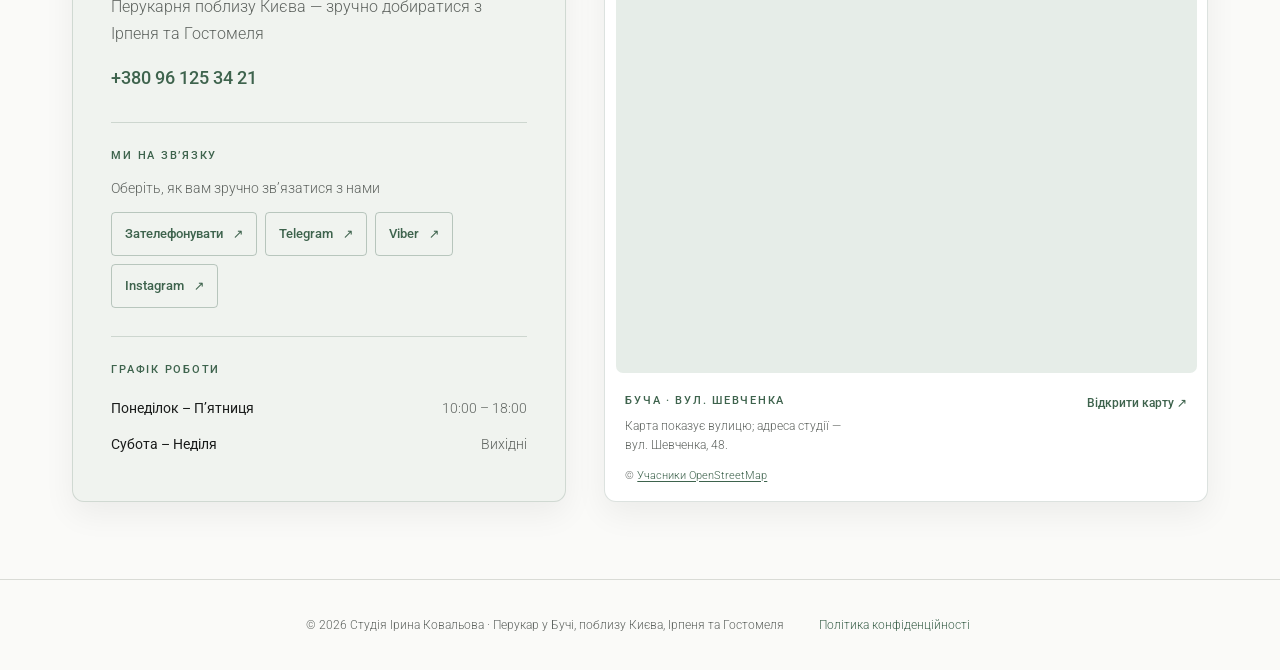
==== commit 760858f9: "SEO keywords update" ====
--- a/index.html
+++ b/index.html
@@ -177,7 +177,7 @@
         <div class="hero-copy">
           <p class="eyebrow">          Перукар-стиліст Ірина Ковальова · Буча, поблизу Києва</p>
           <h1>Здорове волосся. Видима краса.</h1>
-                    <p class="hero-text">Перукарня поблизу Києва: стрижки, фарбування, холодне відновлення волосся та зачіски — з індивідуальним підходом до кожного образу. Приймаємо клієнтів з Бучі, Ірпеня та Гостомеля.</p>
+                    <p class="hero-text">Перукарня поблизу Києва: стрижки, фарбування, холодне відновлення волосся та зачіски — з індивідуальним підходом до кожного образу. </p>
           <a href="#zapys" class="btn">Записатися</a>
         </div>
       </div>
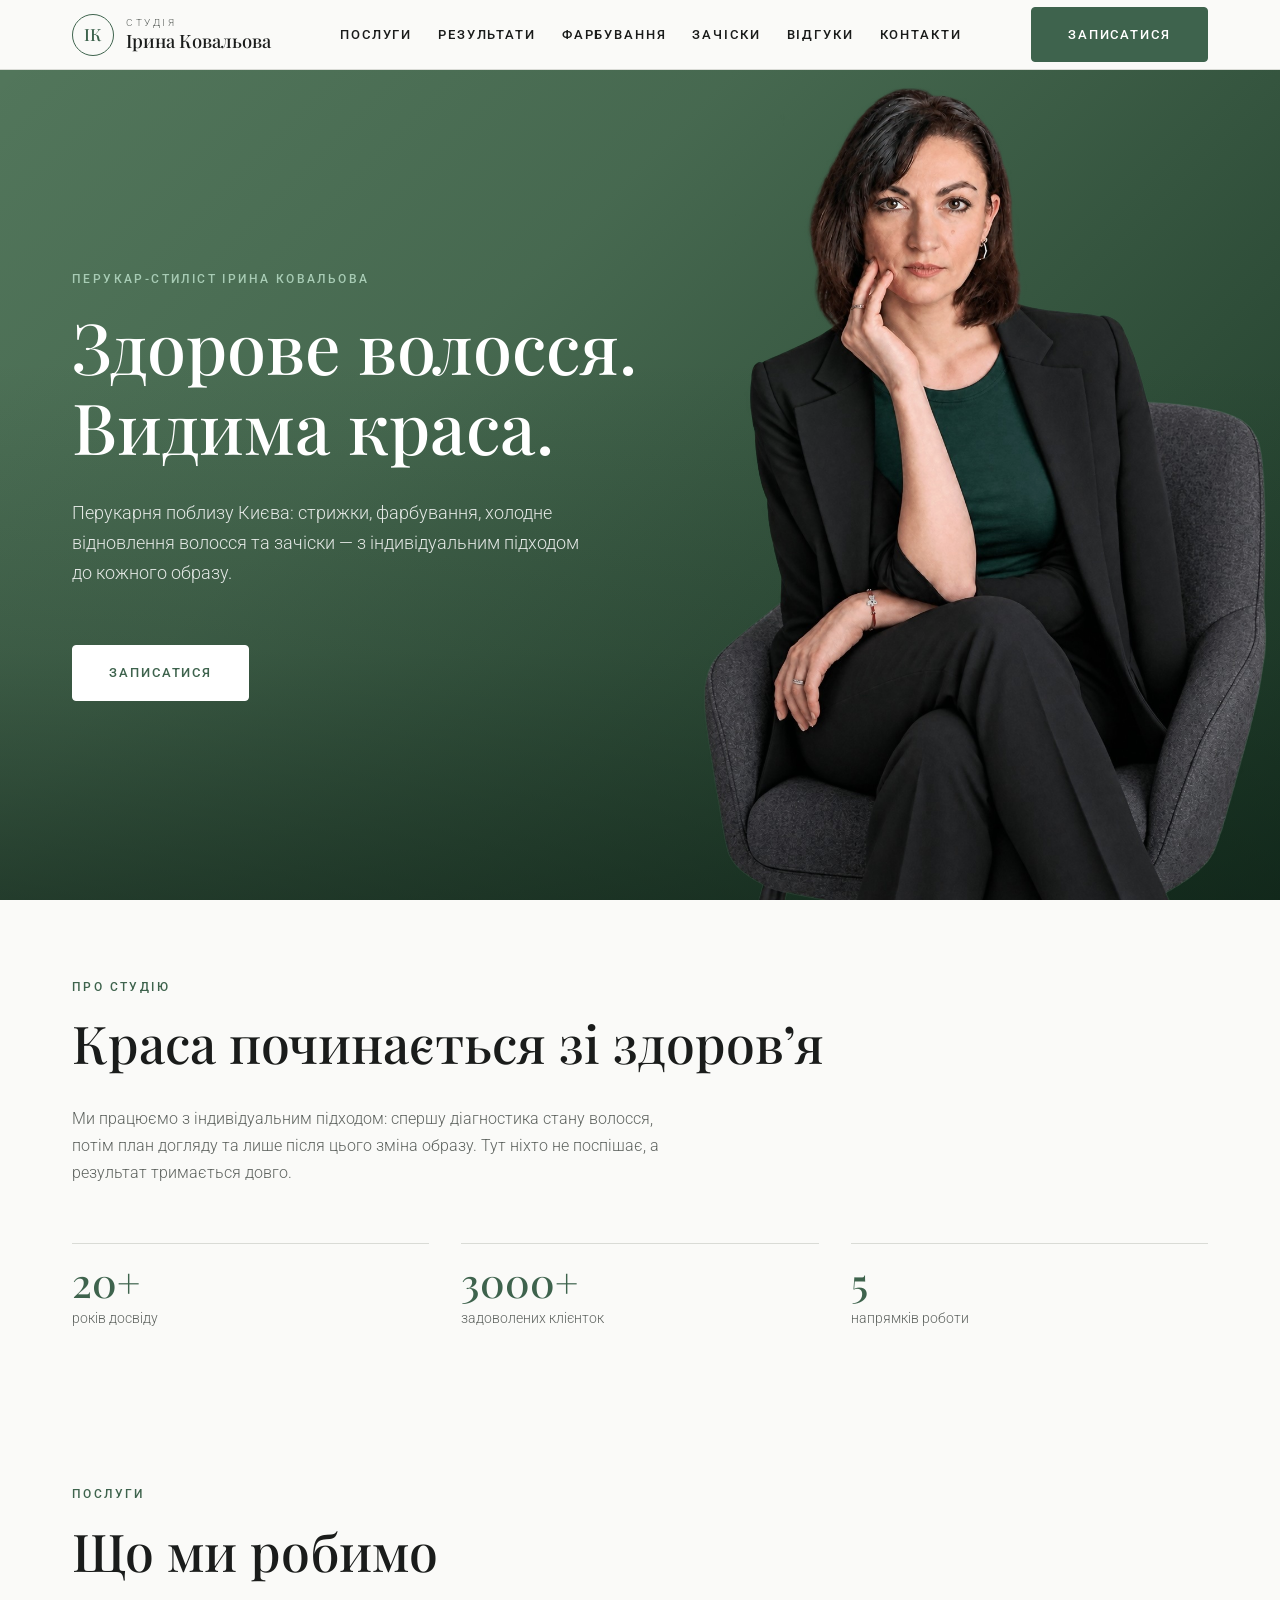
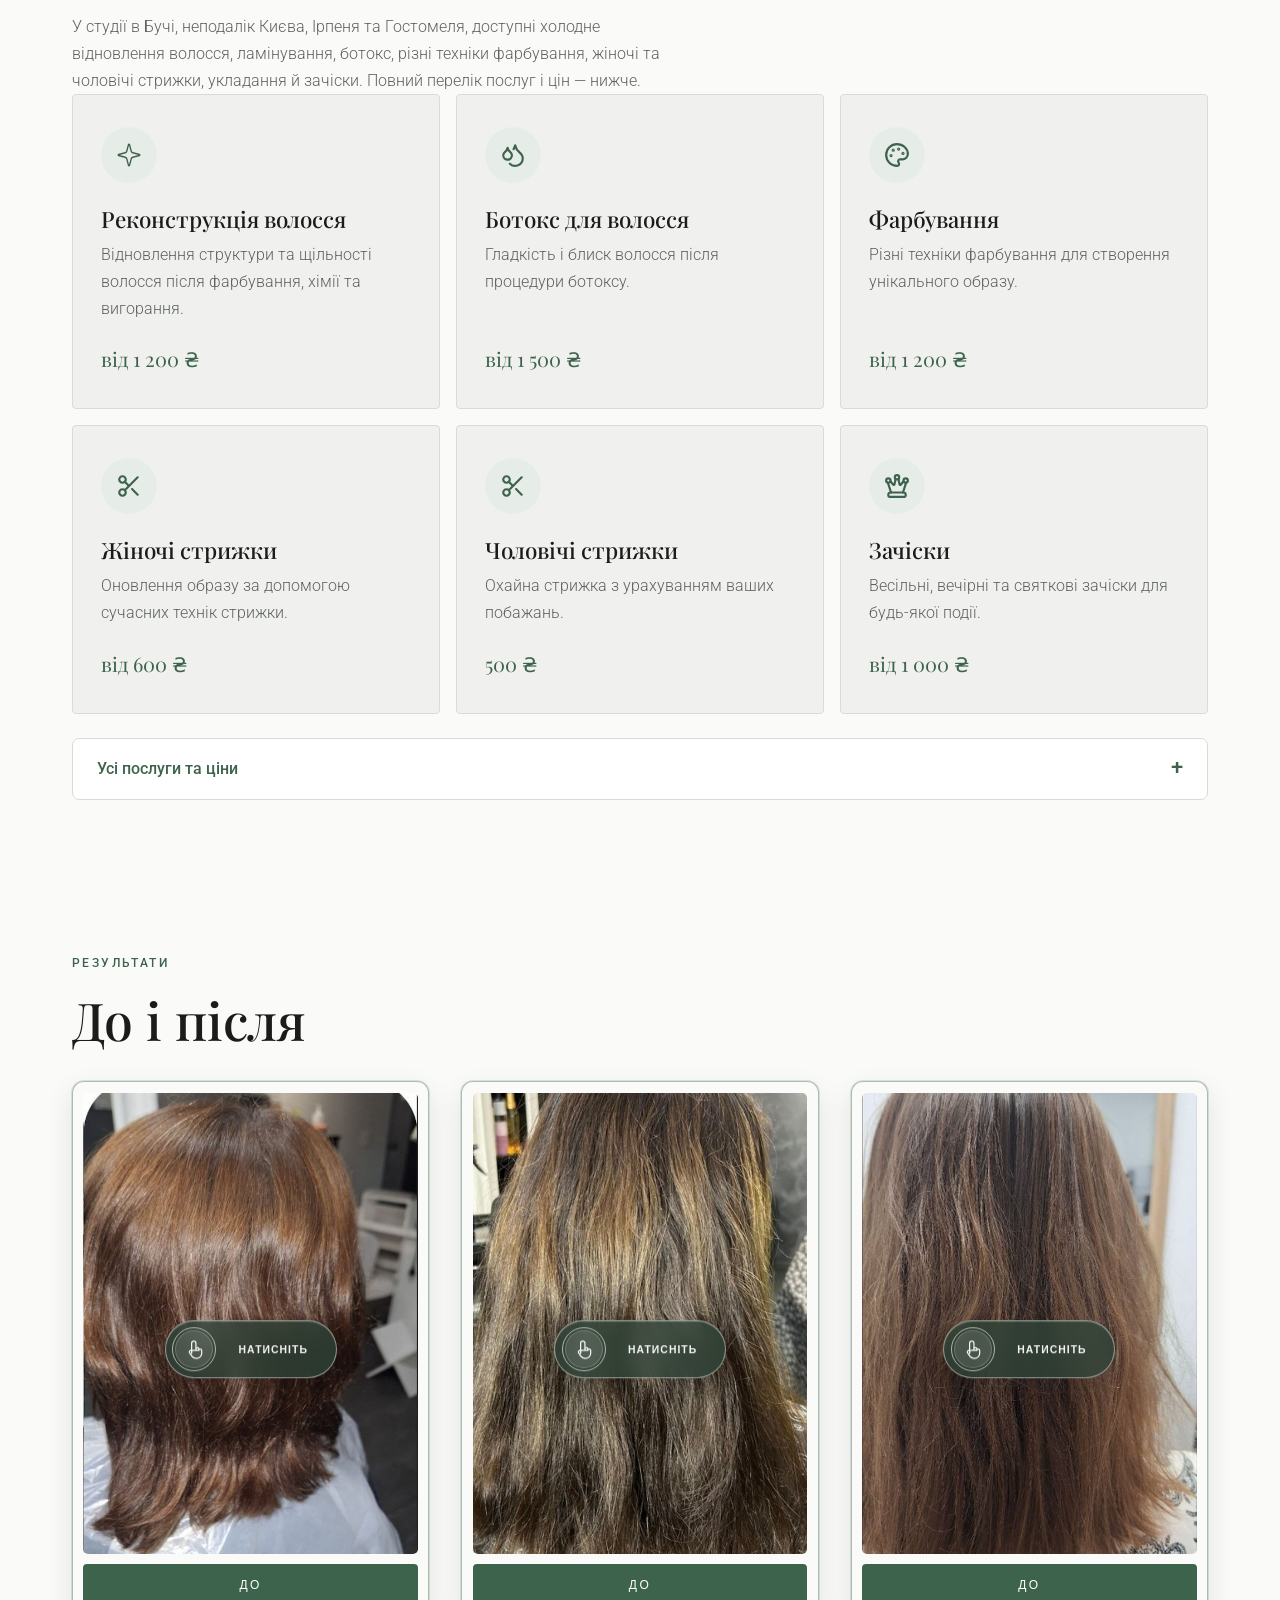
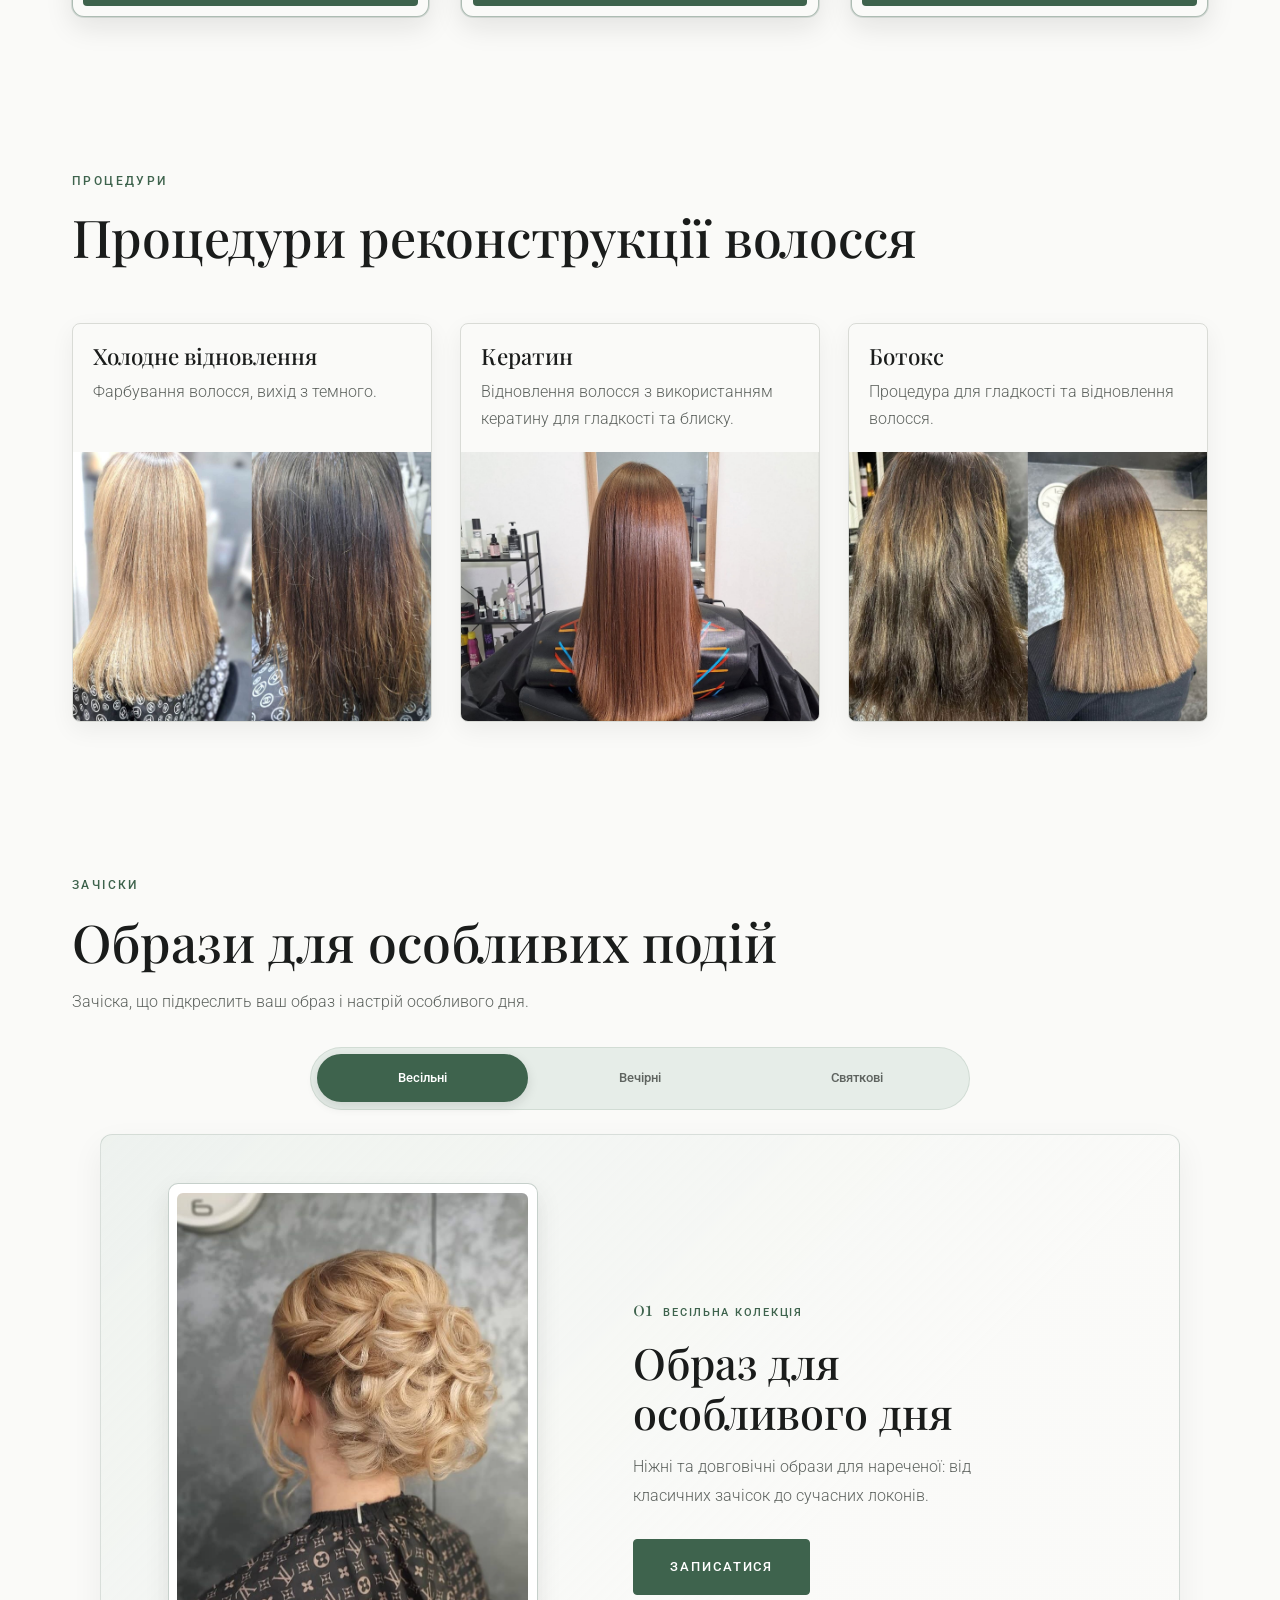
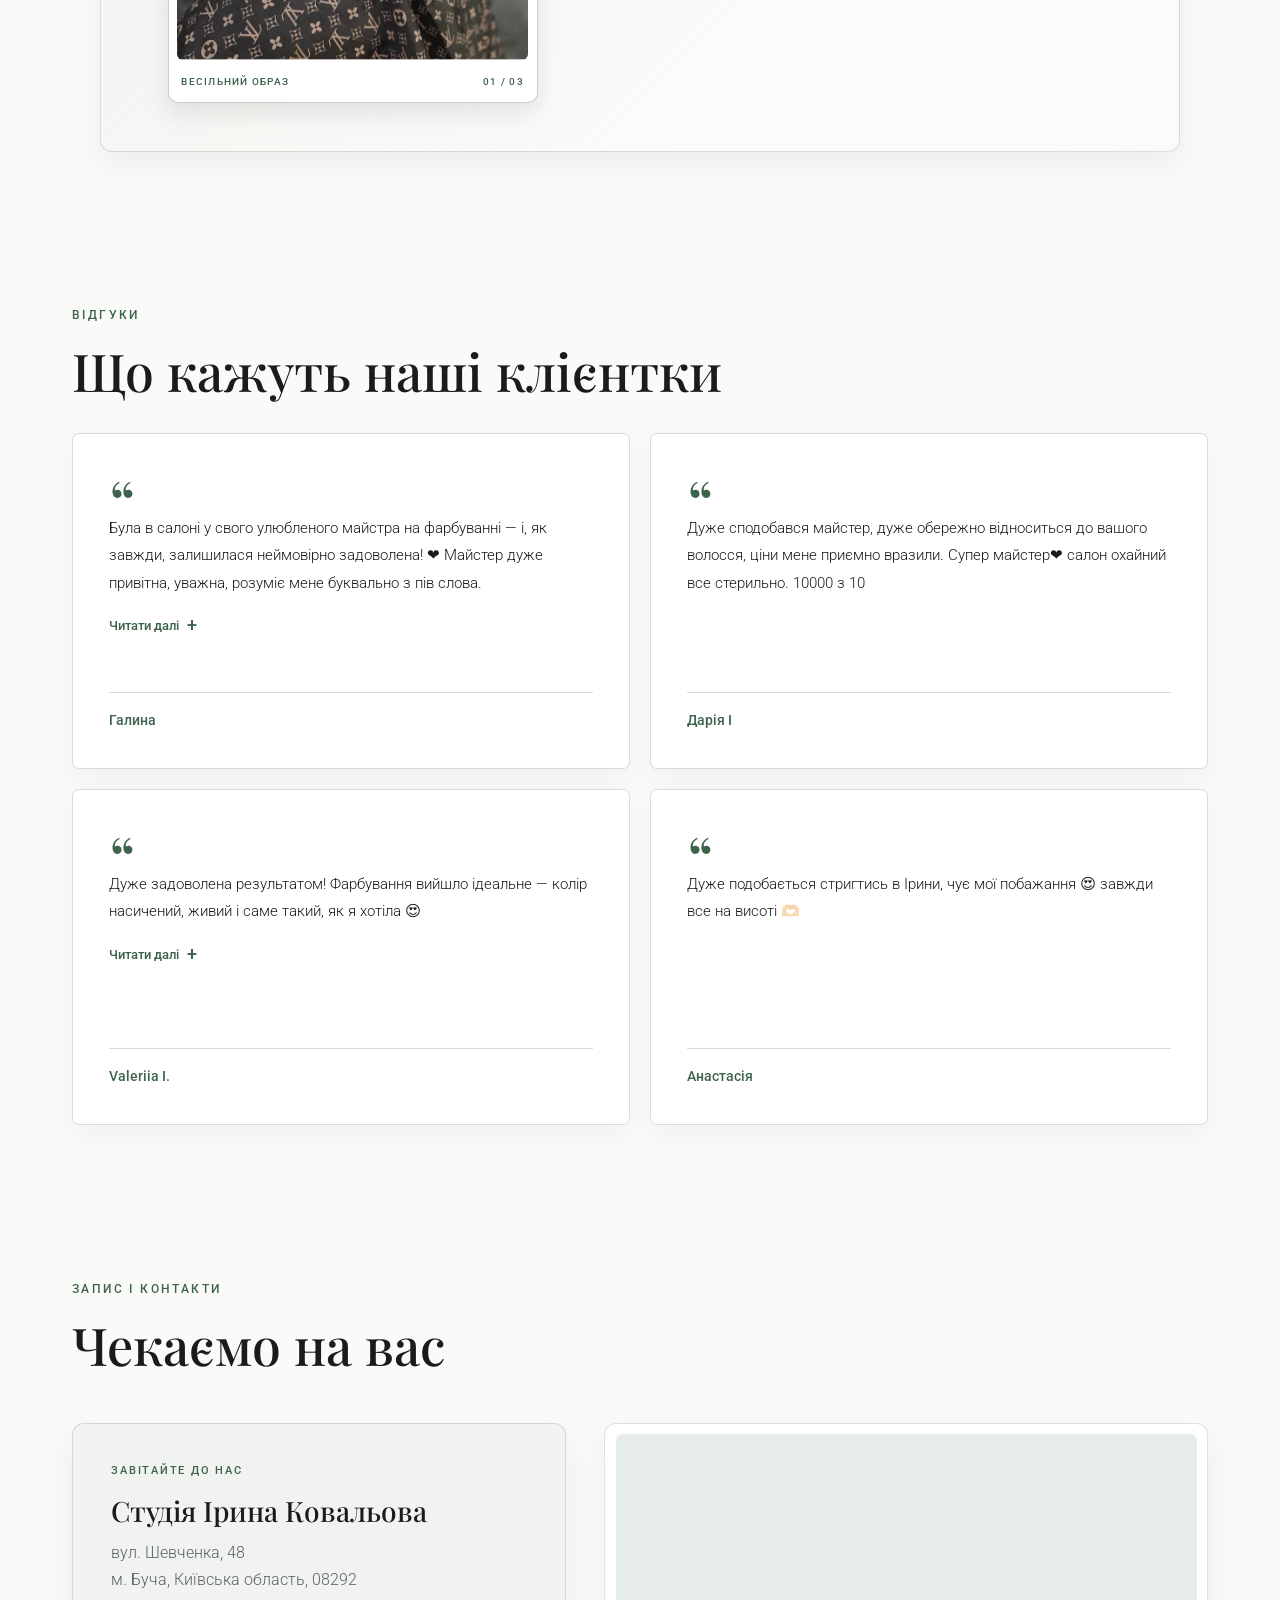
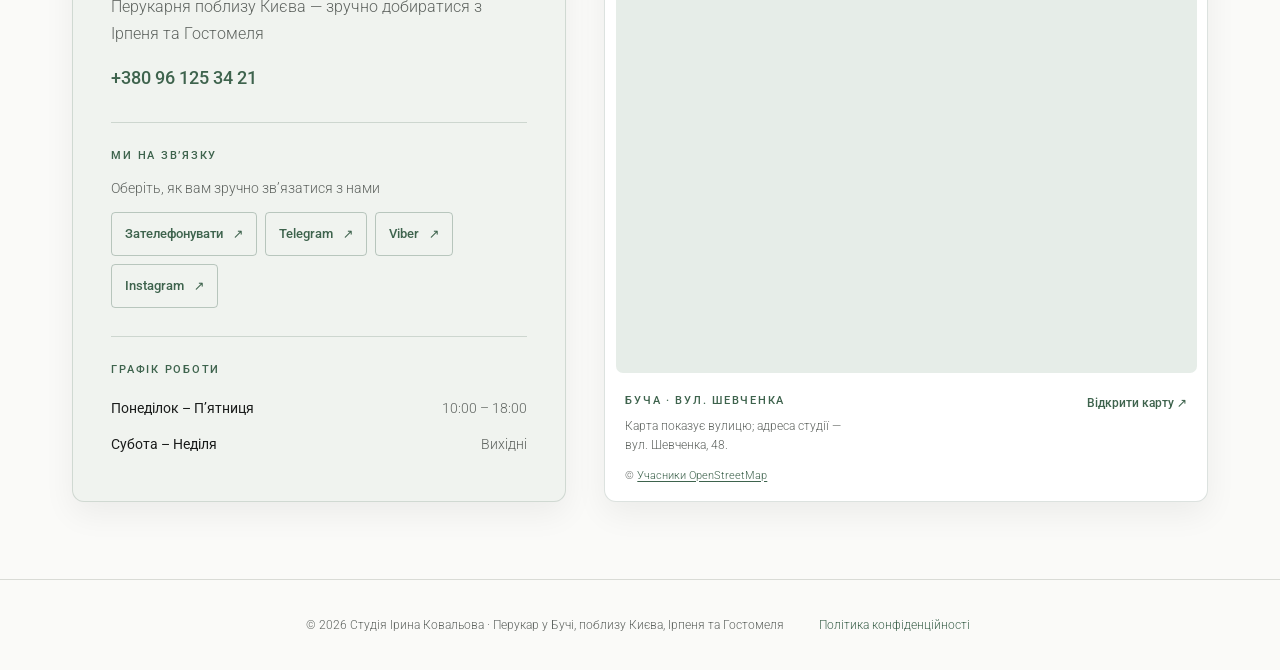
==== commit 09fdcc88: "v6 SEO keywords update" ====
--- a/index.html
+++ b/index.html
@@ -175,7 +175,7 @@
     <section id="hero" class="hero">
       <div class="hero-content">
         <div class="hero-copy">
-          <p class="eyebrow">          Перукар-стиліст Ірина Ковальова · Буча, поблизу Києва</p>
+          <p class="eyebrow">          Перукар-стиліст Ірина Ковальова</p>
           <h1>Здорове волосся. Видима краса.</h1>
                     <p class="hero-text">Перукарня поблизу Києва: стрижки, фарбування, холодне відновлення волосся та зачіски — з індивідуальним підходом до кожного образу. </p>
           <a href="#zapys" class="btn">Записатися</a>
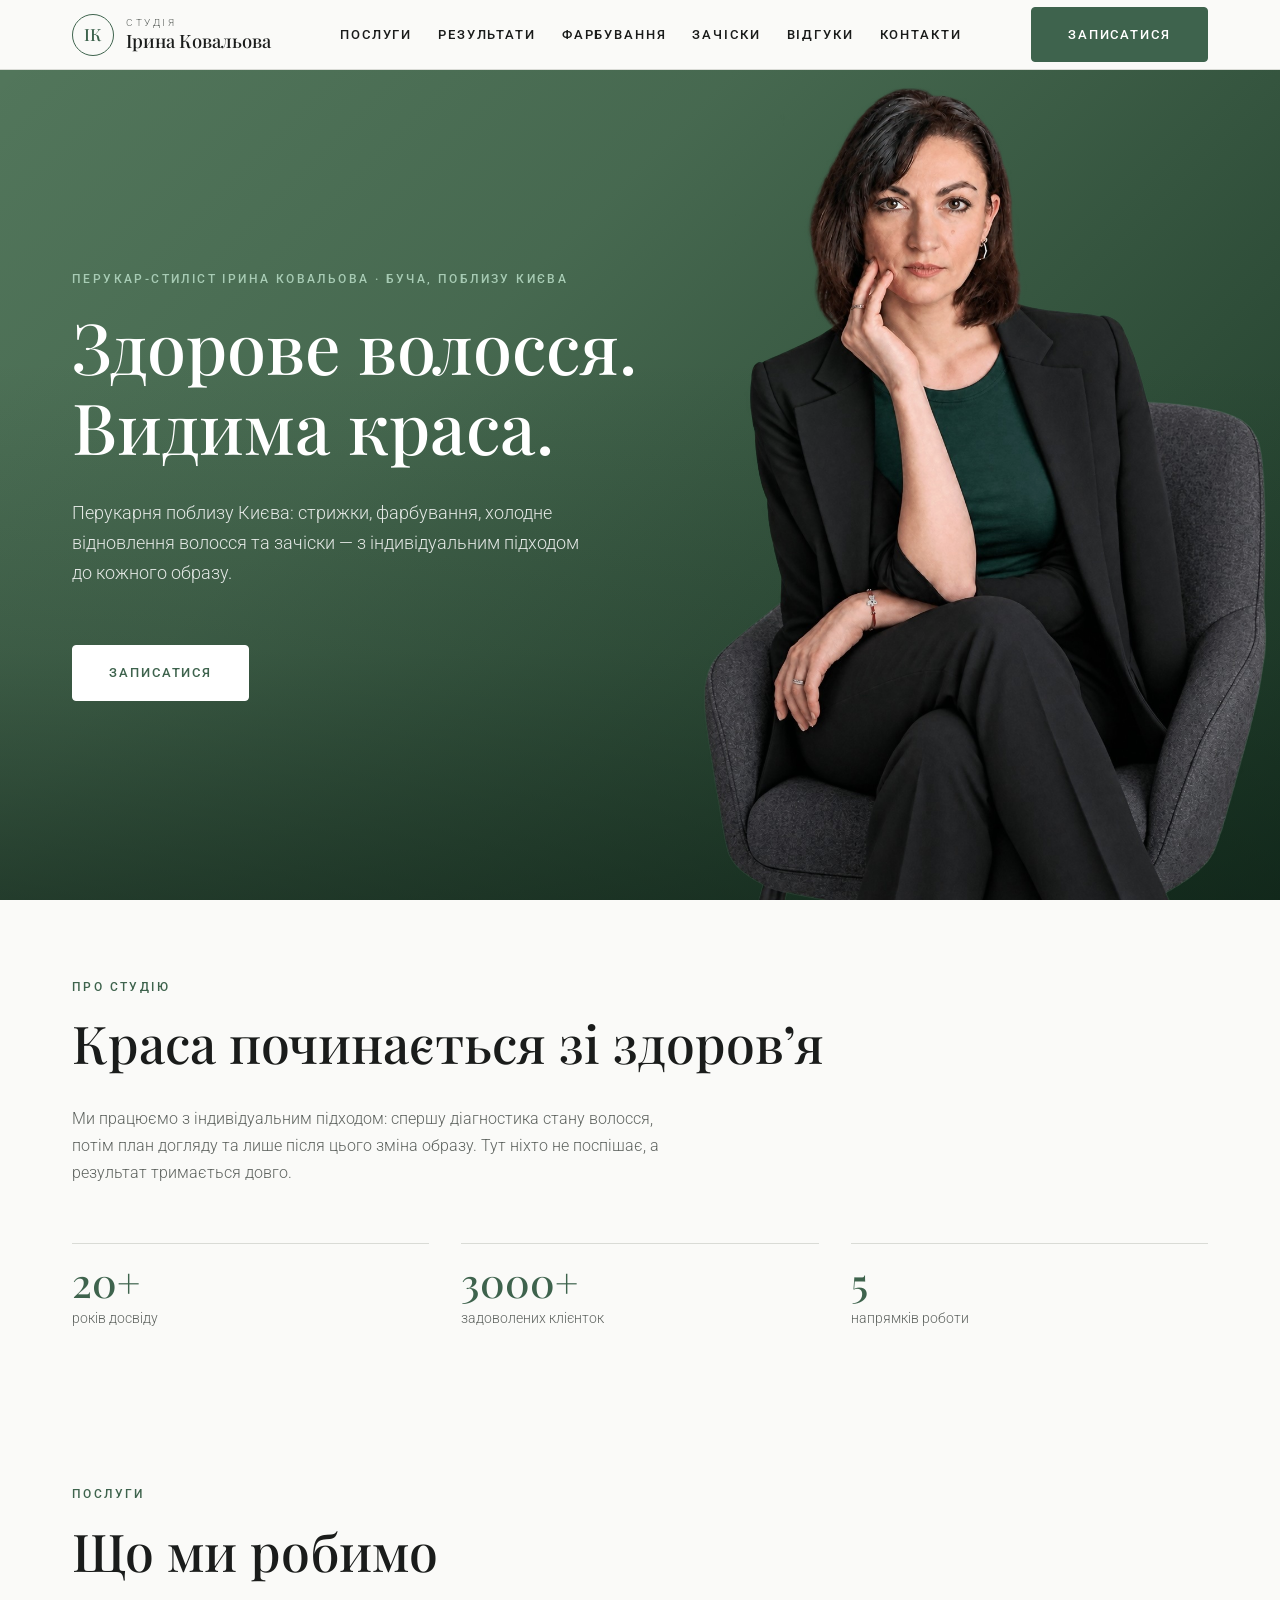
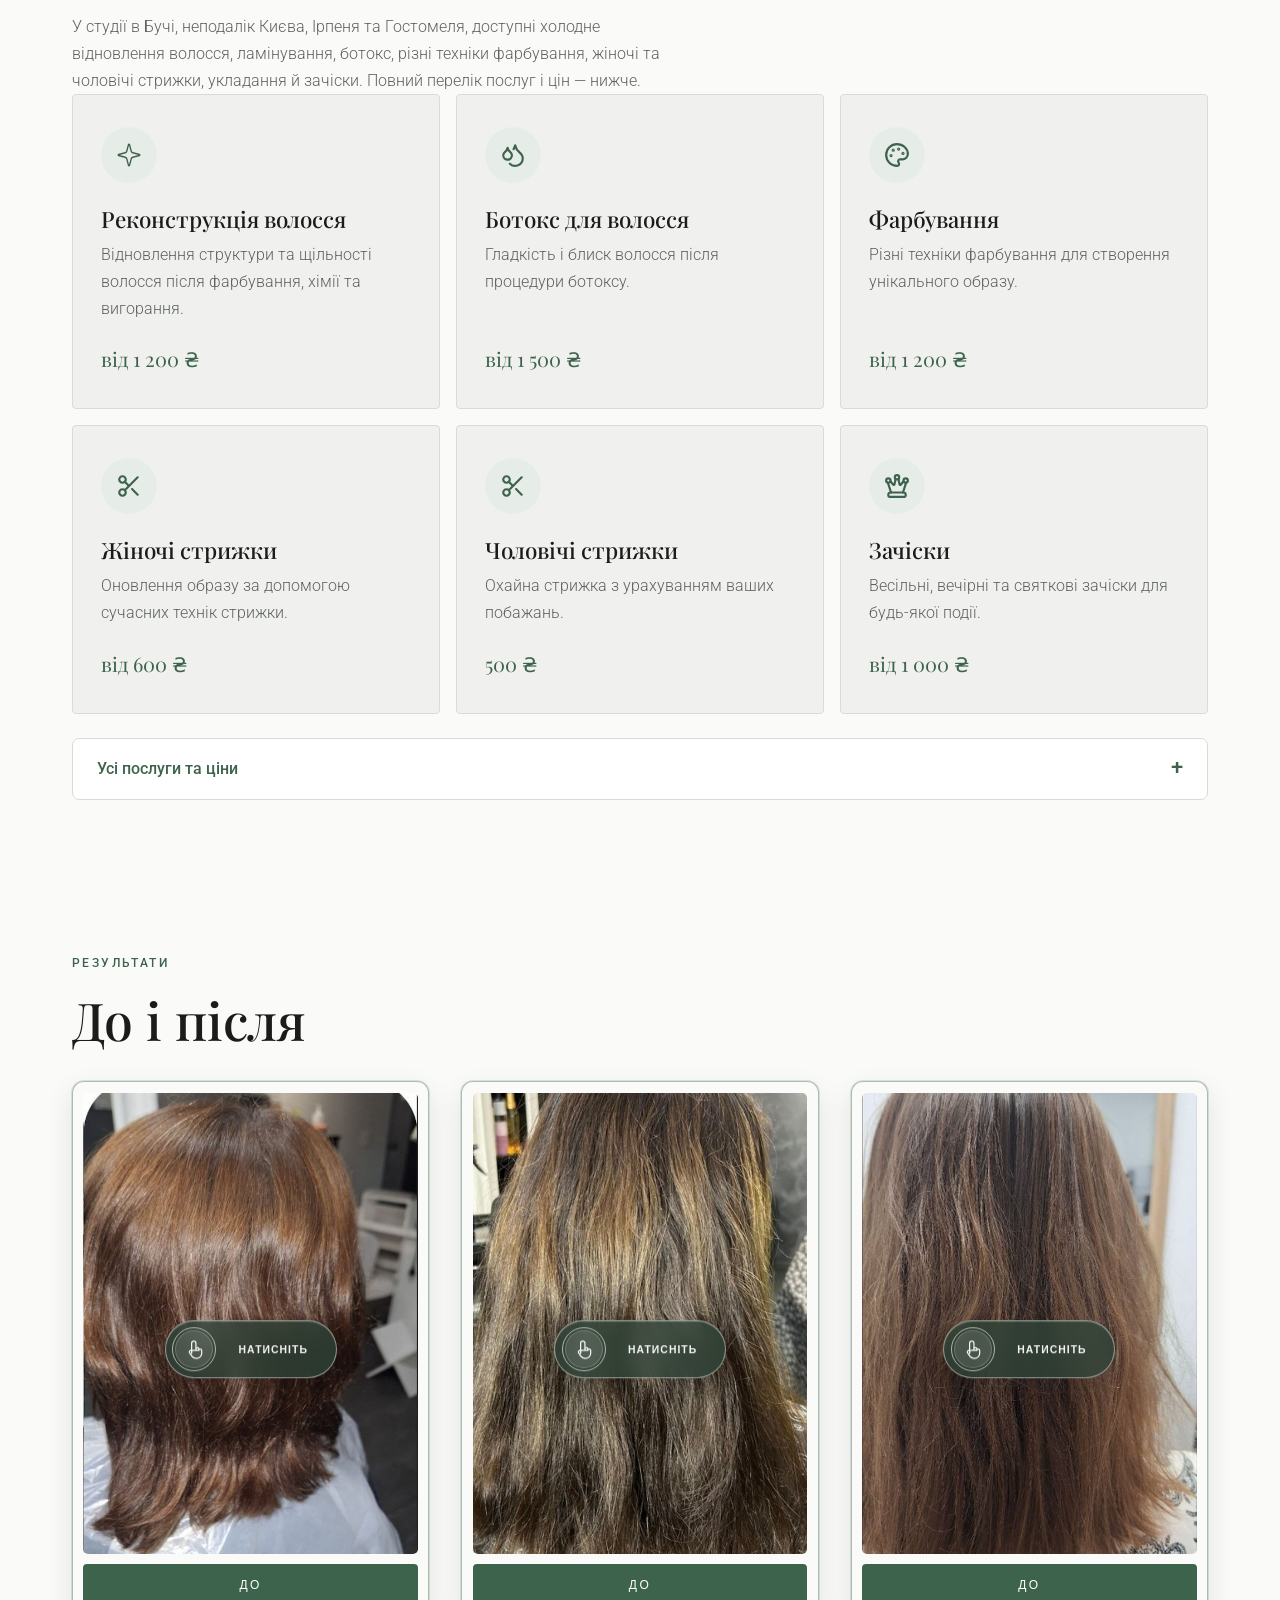
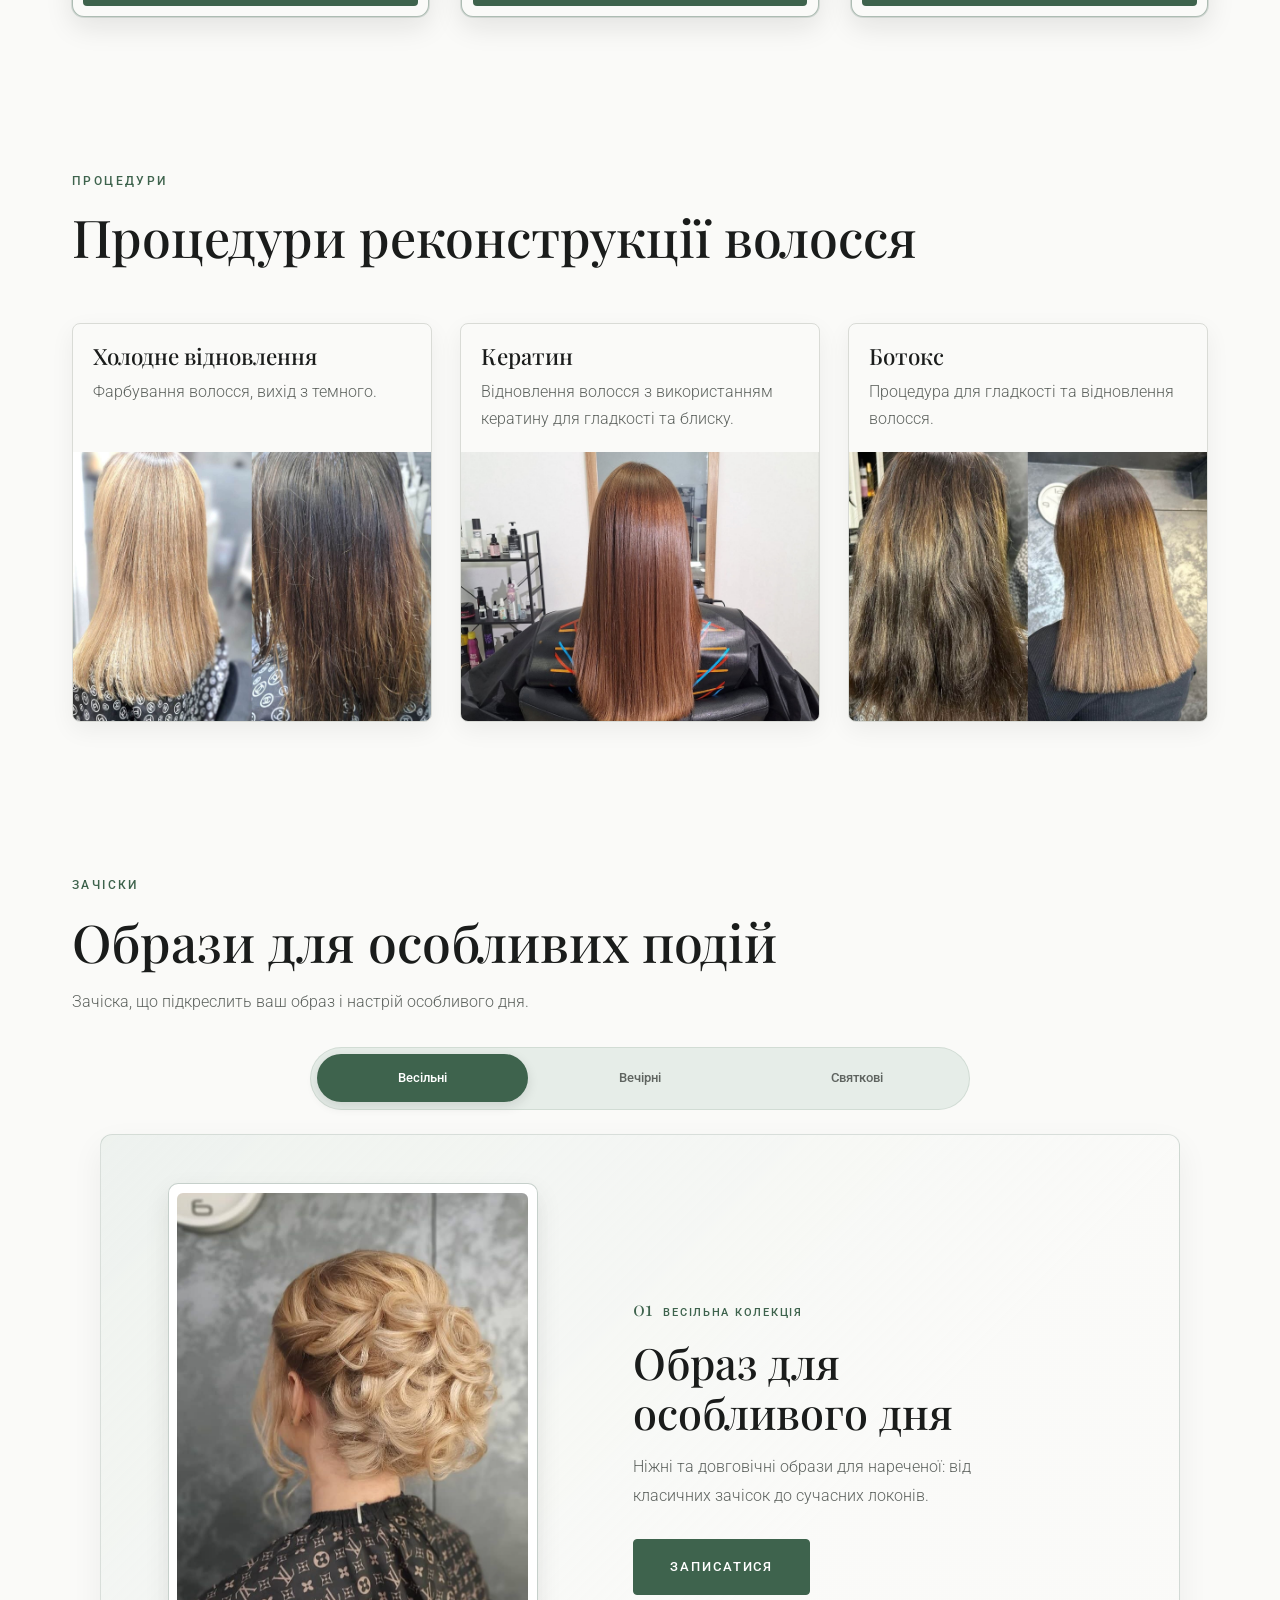
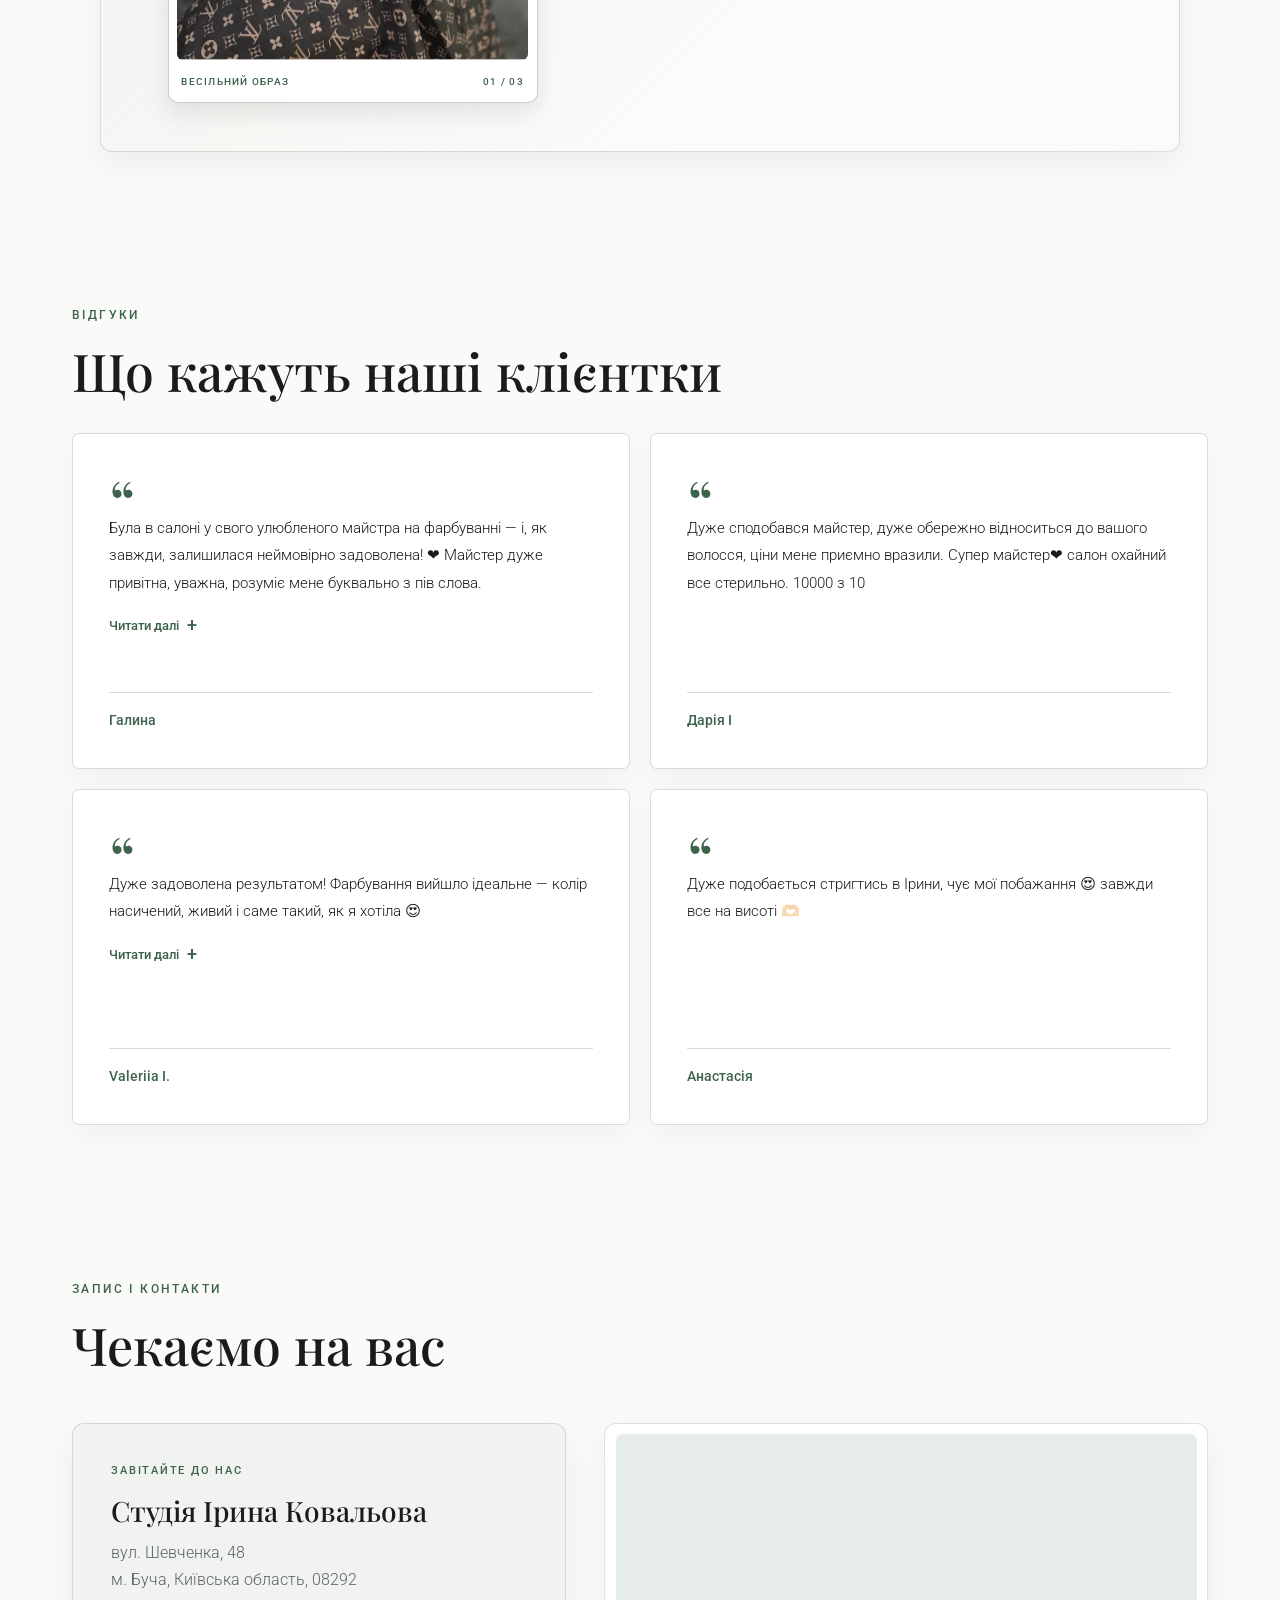
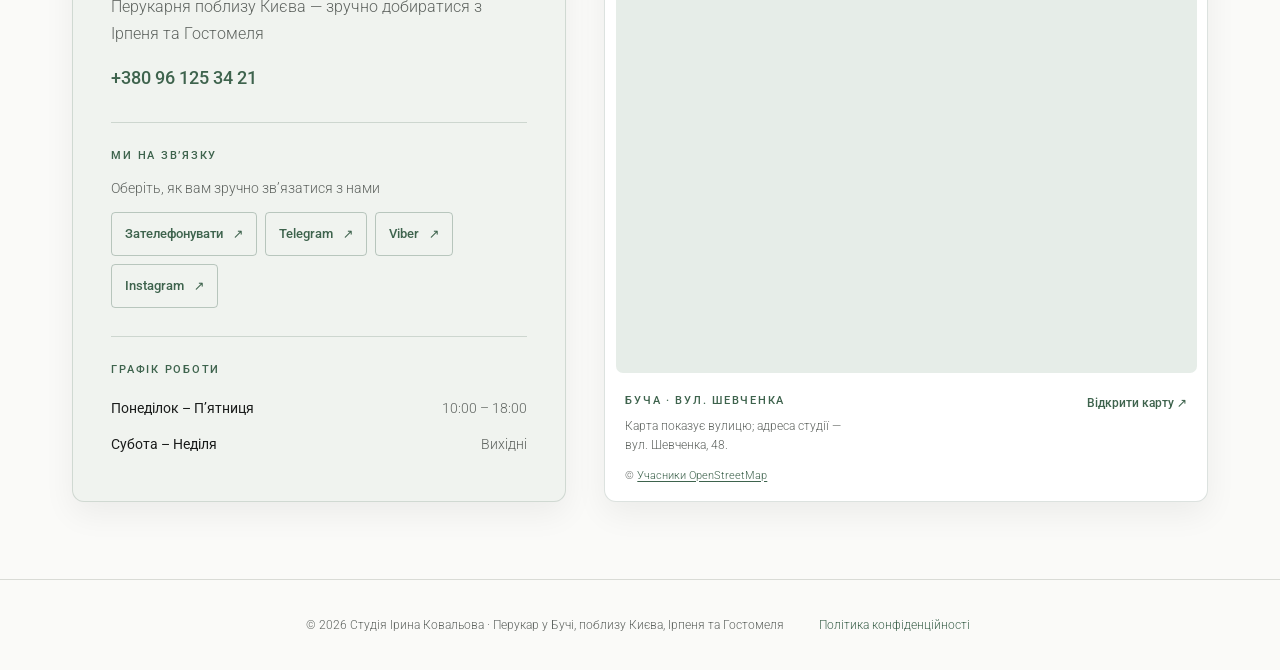
==== commit 840dd75a: "3# Please enter the commit message for your changes. Lines starting" ====
--- a/index.html
+++ b/index.html
@@ -175,7 +175,7 @@
     <section id="hero" class="hero">
       <div class="hero-content">
         <div class="hero-copy">
-          <p class="eyebrow">          Перукар-стиліст Ірина Ковальова</p>
+          <p class="eyebrow">          Перукар-стиліст Ірина Ковальова · Буча, поблизу Києва</p>
           <h1>Здорове волосся. Видима краса.</h1>
                     <p class="hero-text">Перукарня поблизу Києва: стрижки, фарбування, холодне відновлення волосся та зачіски — з індивідуальним підходом до кожного образу. </p>
           <a href="#zapys" class="btn">Записатися</a>
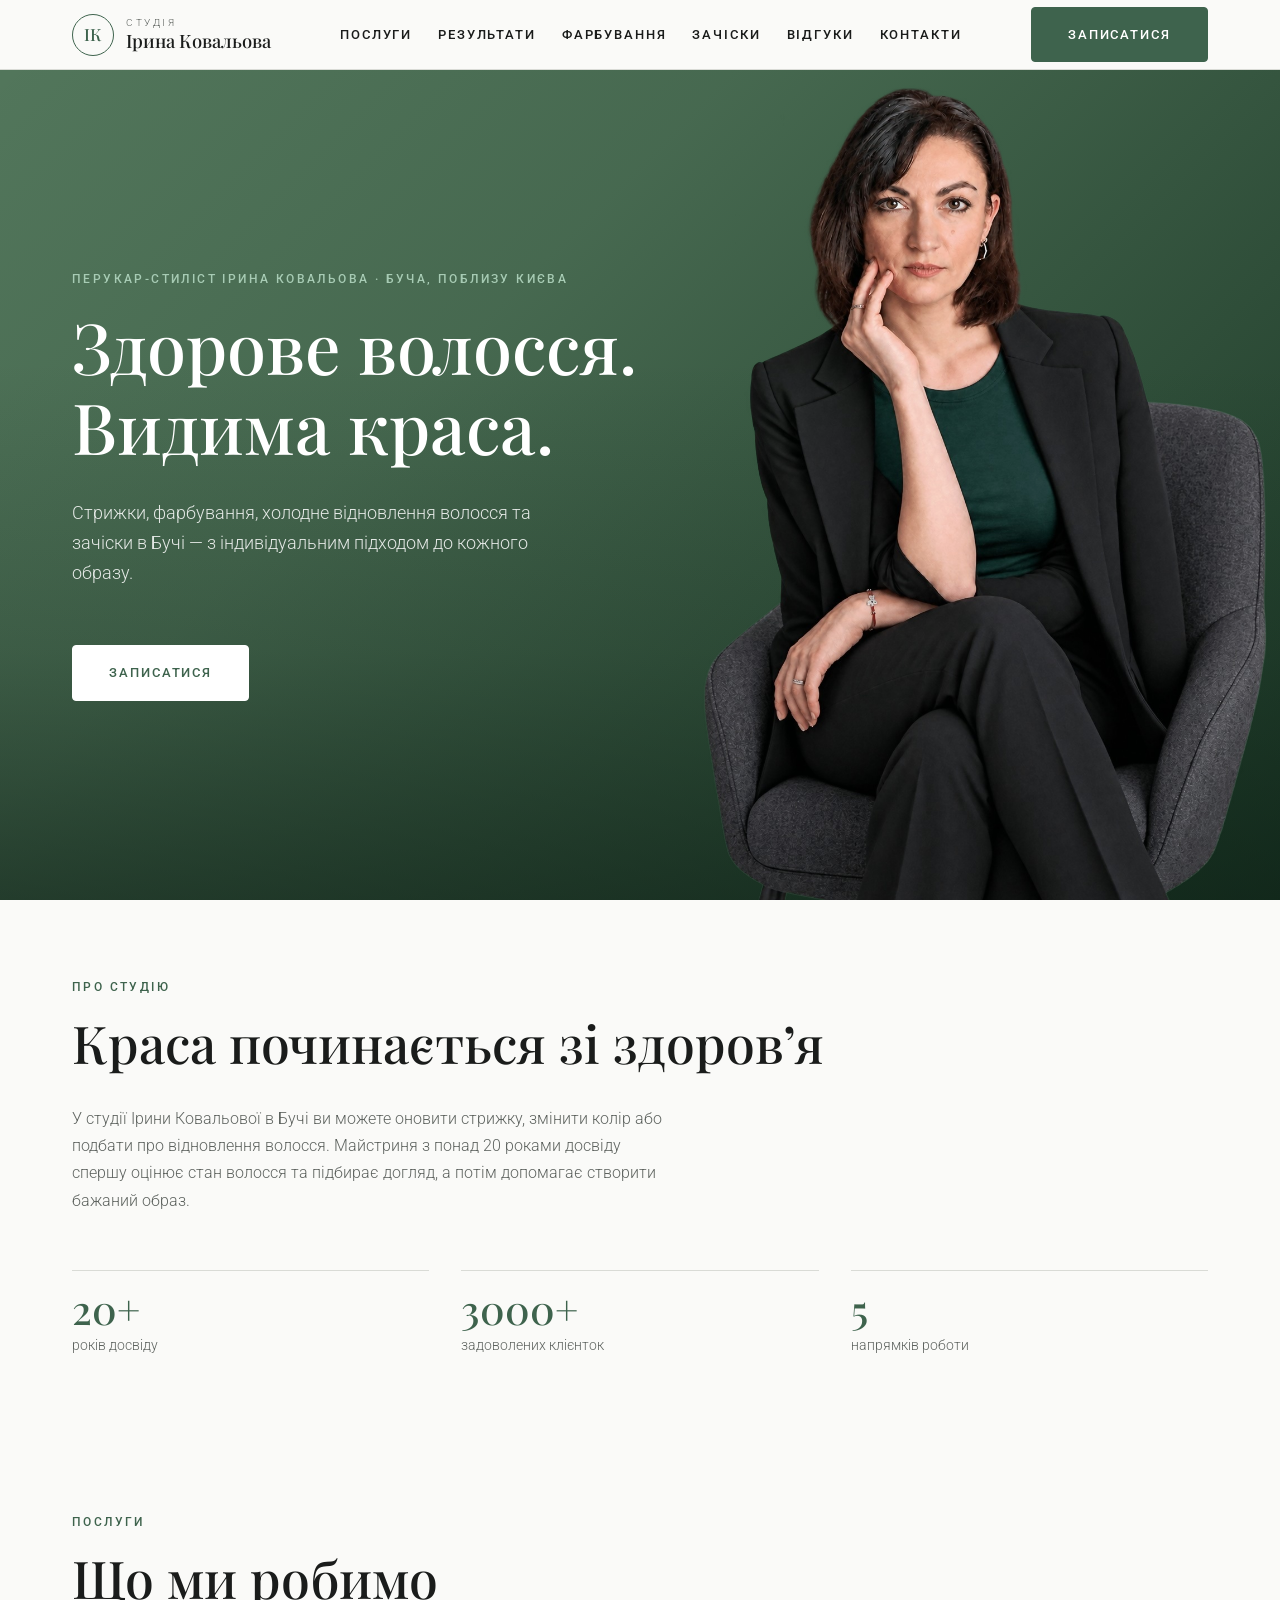
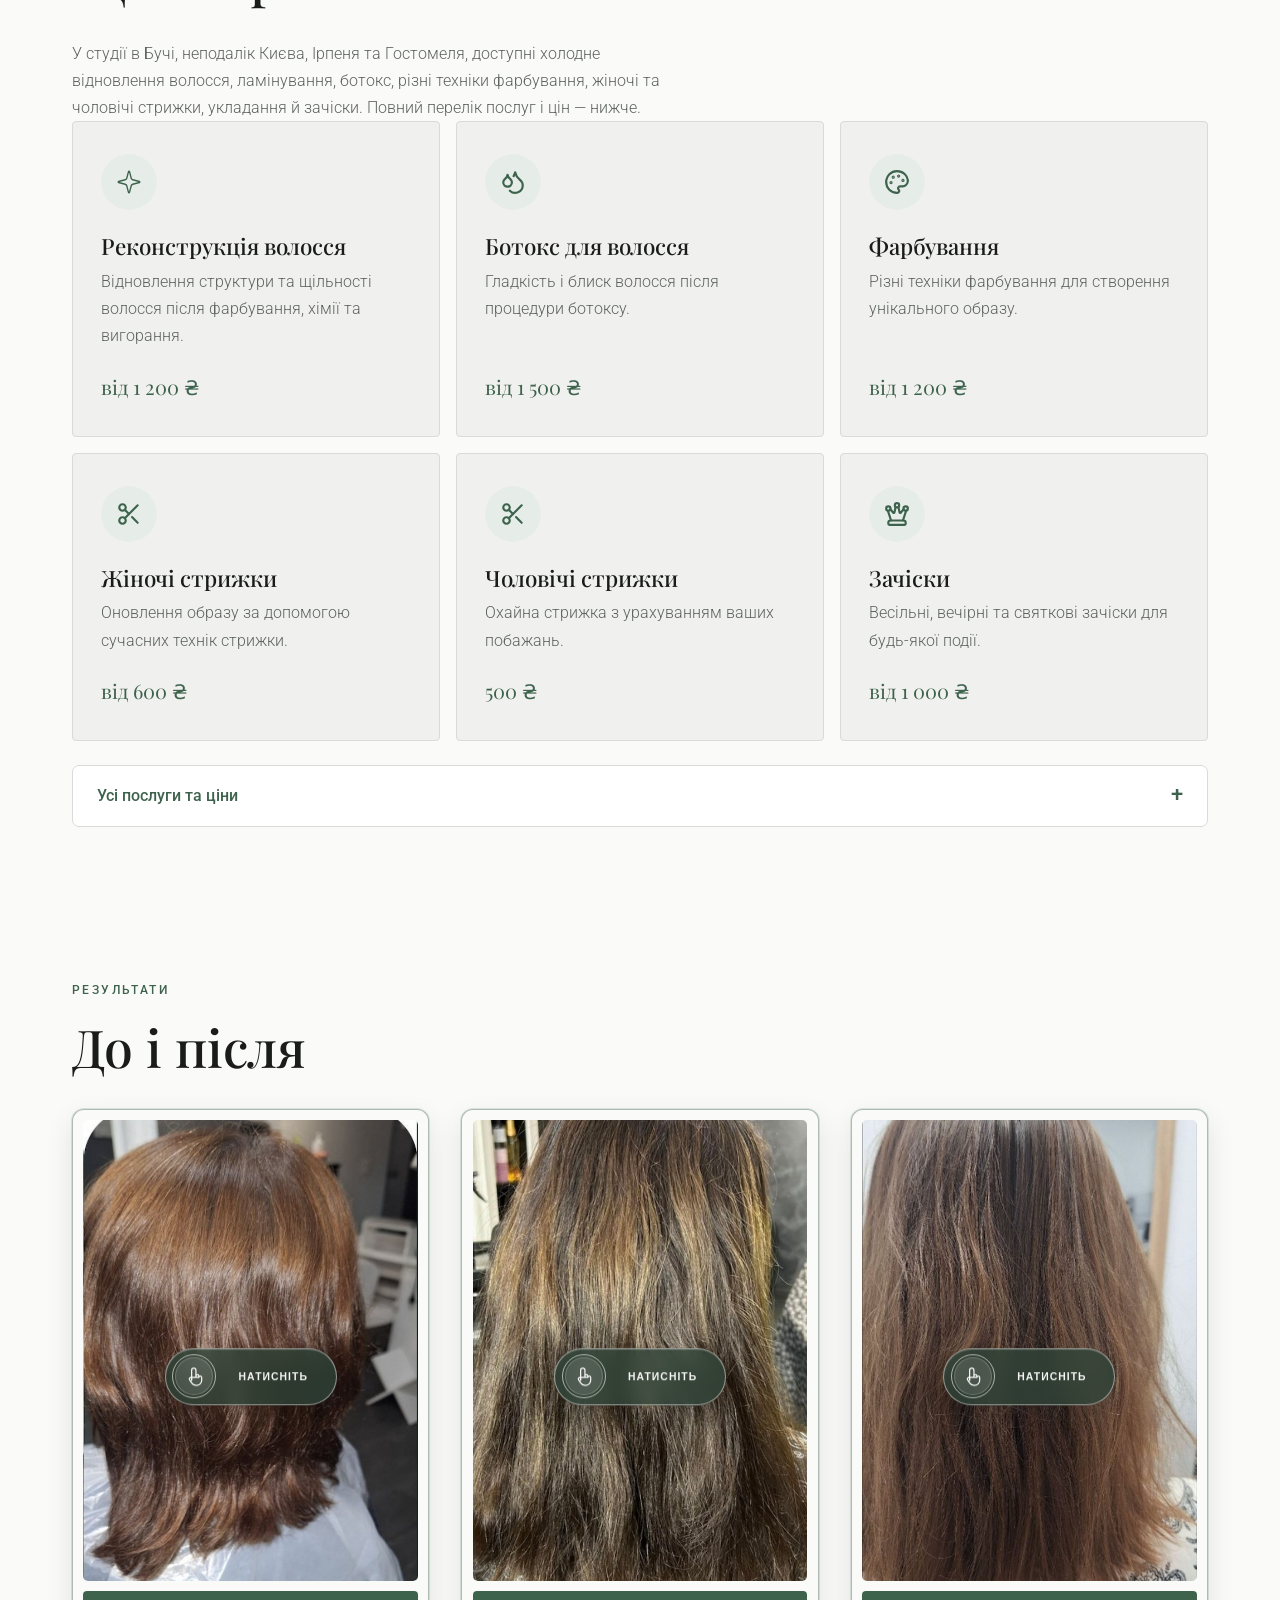
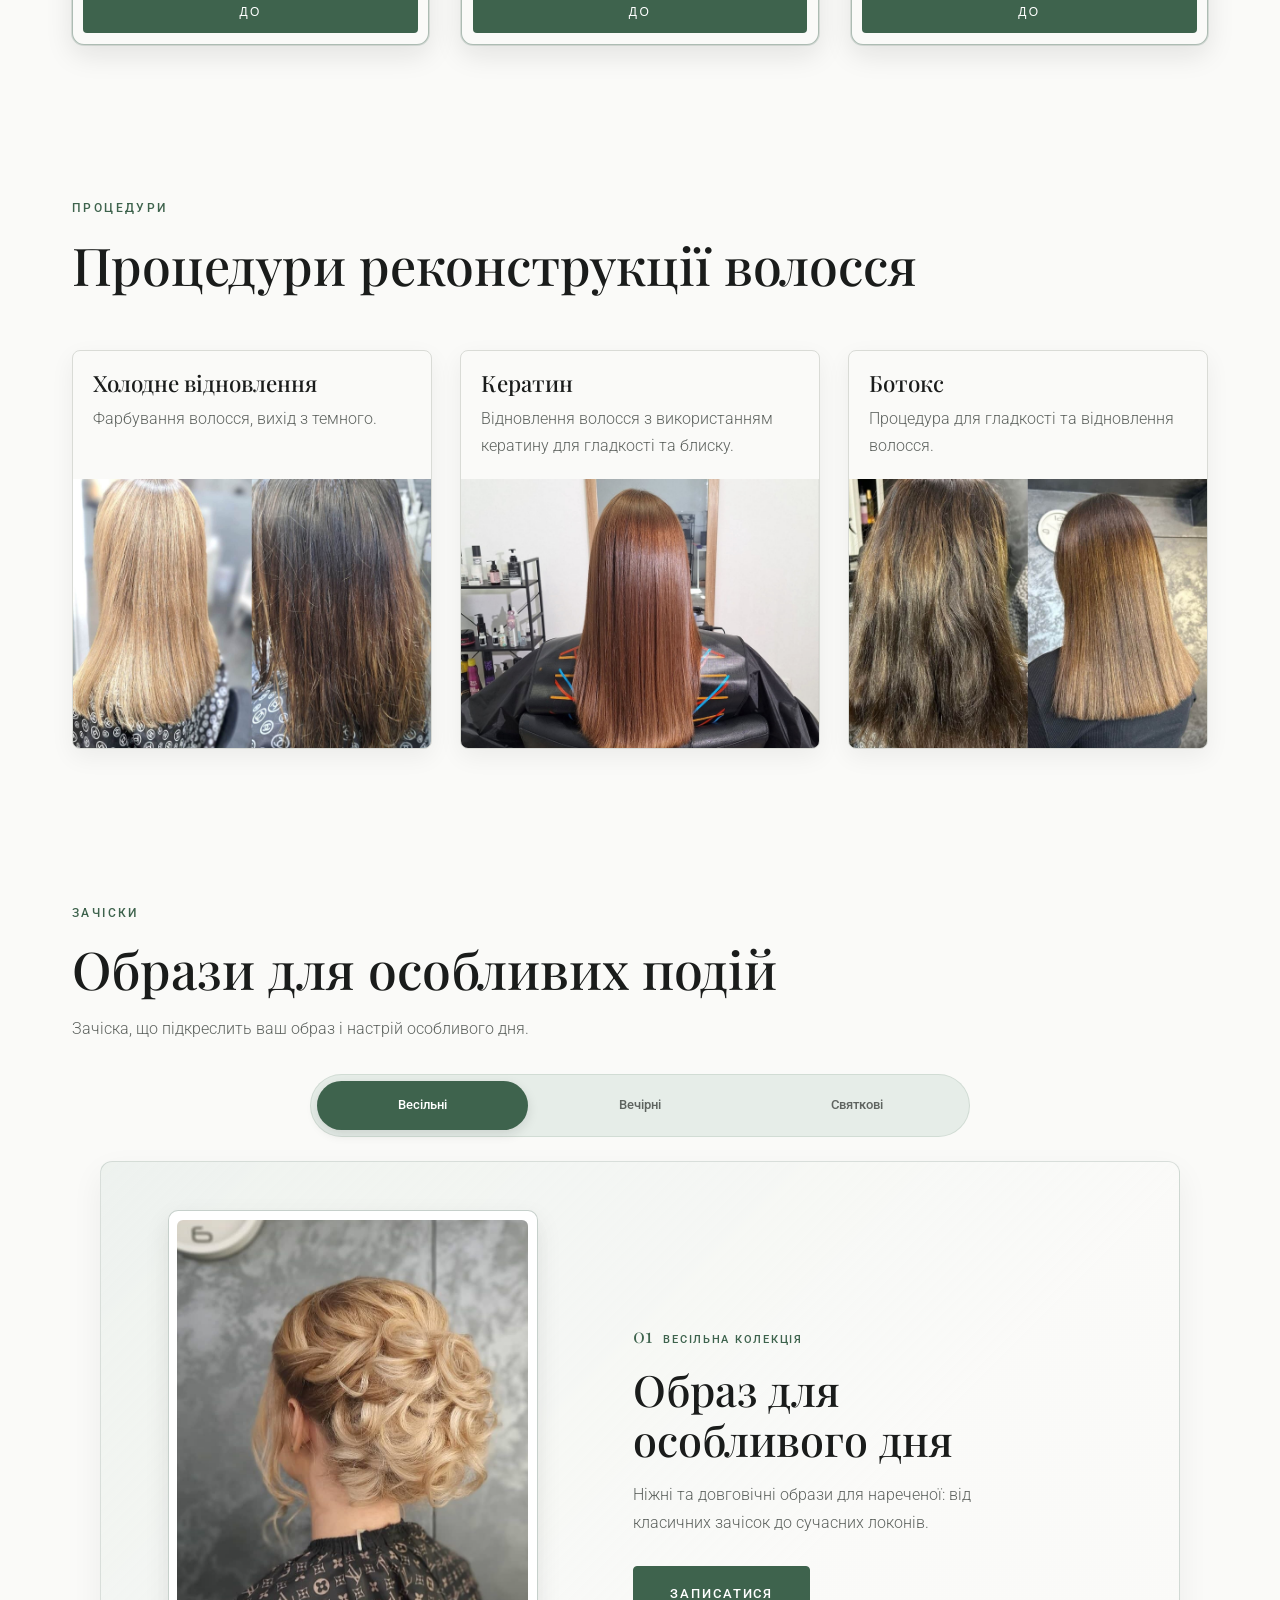
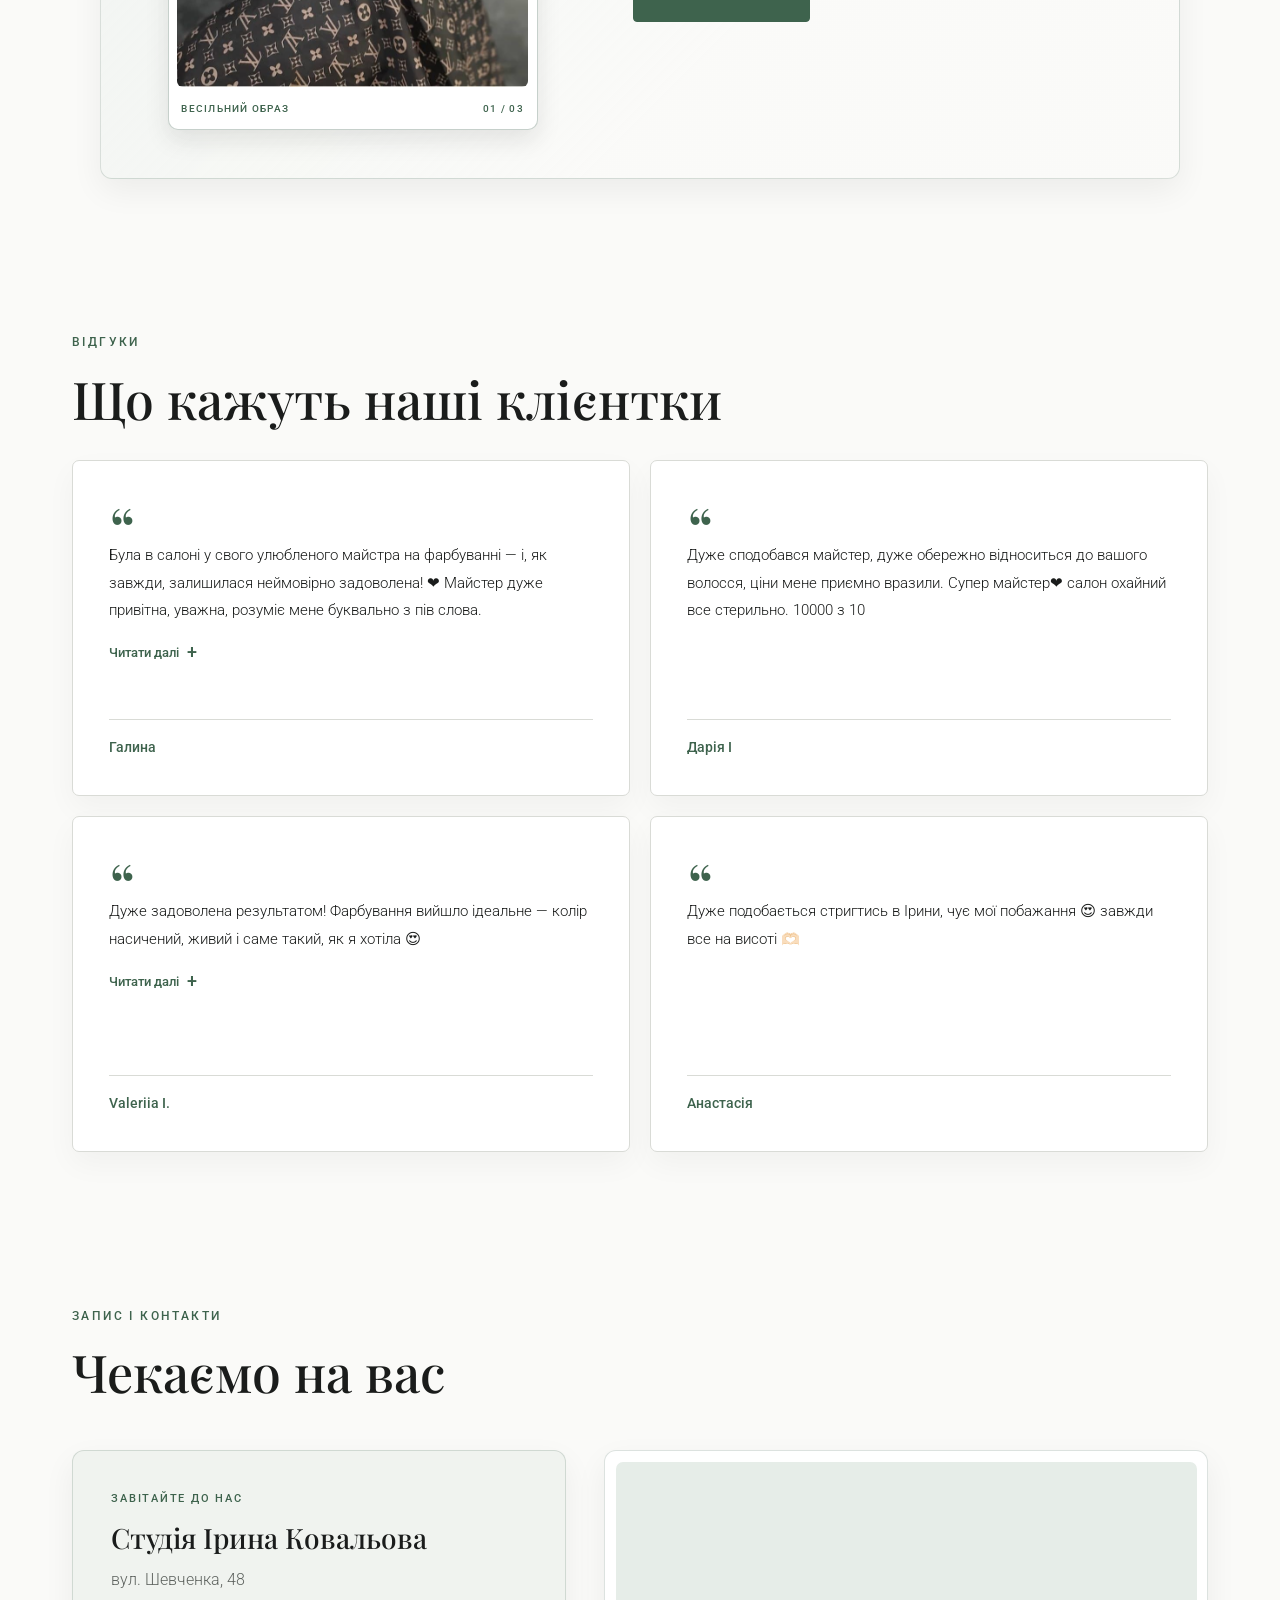
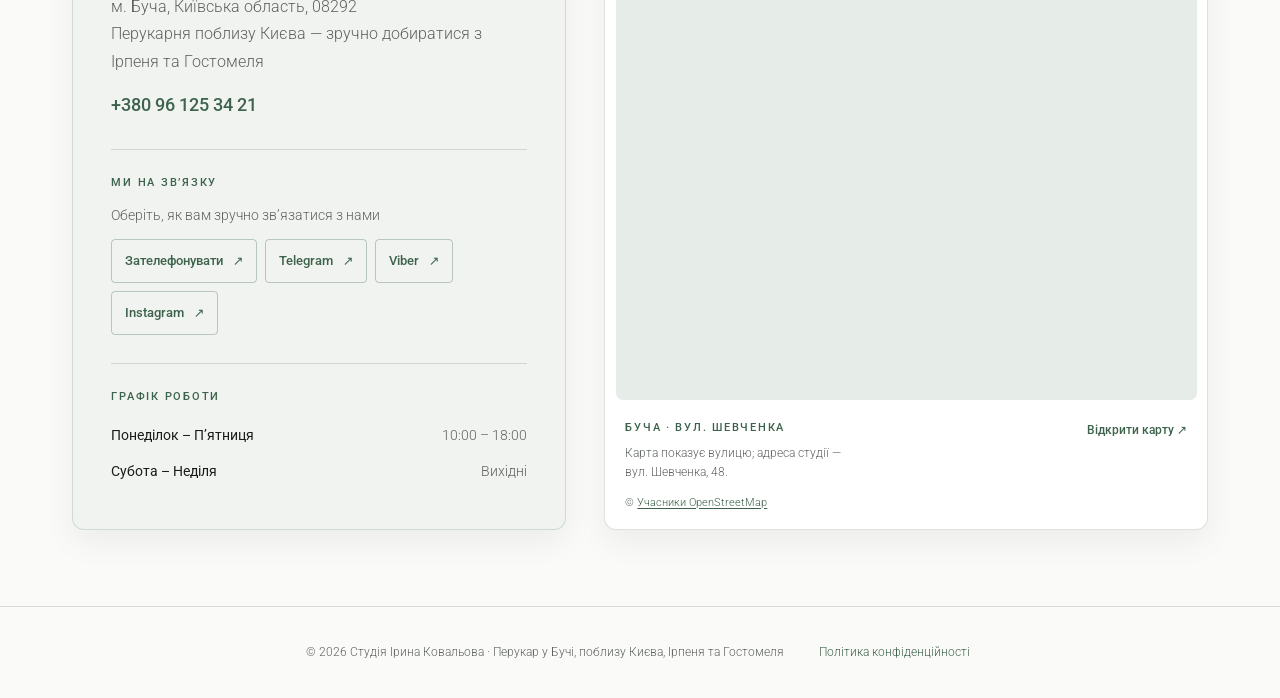
==== commit a8a426df: "search console updated" ====
--- a/index.html
+++ b/index.html
@@ -3,8 +3,8 @@
 <head>
   <meta charset="UTF-8">
   <meta name="viewport" content="width=device-width, initial-scale=1.0">
-  <title>Перукар у Бучі поблизу Києва: стрижки, фарбування — Ірина Ковальова</title>
-  <meta name="description" content="Перукарня поблизу Києва — Буча, Ірпінь, Гостомель. Стрижки, фарбування, холодне відновлення волосся, ботокс, ламінування, зачіски. вул. Шевченка, 48. Запис: +380 96 125 34 21.">
+  <title>Ірина Ковальова — перукар у Бучі</title>
+  <meta name="description" content="Стрижки, фарбування та відновлення волосся з індивідуальним підходом. Студія Ірини Ковальової у Бучі, вул. Шевченка, 48. Запис за телефоном.">
   <meta name="keywords" content="перукар, стрижки, фарбування, стрижка, перукарня поблизу Києва, холодне відновлення волосся, ламінування волосся, ботокс для волосся, гарячий ботокс, холодний ботокс, тонування волосся, мелірування волосся, каліфорнійське мелірування, кольорування волосся, складне фарбування, чоловіча стрижка, жіноча стрижка, стрижка каре, стрижка піксі, стрижка каскад, стрижка боб-каре, весільне укладання волосся, вечірня зачіска, зачіска на випускний, перукар Буча, перукар Ірпінь, перукар Гостомель">
   <meta name="theme-color" content="#FAFAF8">
   <link rel="canonical" href="https://kovalova-studio.com.ua/">
@@ -175,9 +175,9 @@
     <section id="hero" class="hero">
       <div class="hero-content">
         <div class="hero-copy">
-          <p class="eyebrow">          Перукар-стиліст Ірина Ковальова · Буча, поблизу Києва</p>
+          <p class="eyebrow">Перукар-стиліст Ірина Ковальова · Буча, поблизу Києва</p>
           <h1>Здорове волосся. Видима краса.</h1>
-                    <p class="hero-text">Перукарня поблизу Києва: стрижки, фарбування, холодне відновлення волосся та зачіски — з індивідуальним підходом до кожного образу. </p>
+          <p class="hero-text">Стрижки, фарбування, холодне відновлення волосся та зачіски в Бучі — з індивідуальним підходом до кожного образу.</p>
           <a href="#zapys" class="btn">Записатися</a>
         </div>
       </div>
@@ -196,7 +196,7 @@
     <section id="pro-nas" class="section">
       <p class="eyebrow">Про студію</p>
       <h2>Краса починається зі здоров’я</h2>
-      <p>Ми працюємо з індивідуальним підходом: спершу діагностика стану волосся, потім план догляду та лише після цього зміна образу. Тут ніхто не поспішає, а результат тримається довго.</p>
+      <p>У студії Ірини Ковальової в Бучі ви можете оновити стрижку, змінити колір або подбати про відновлення волосся. Майстриня з понад 20 роками досвіду спершу оцінює стан волосся та підбирає догляд, а потім допомагає створити бажаний образ.</p>
 
       <ul class="facts">
         <li><strong>20+</strong><span>років досвіду</span></li>
